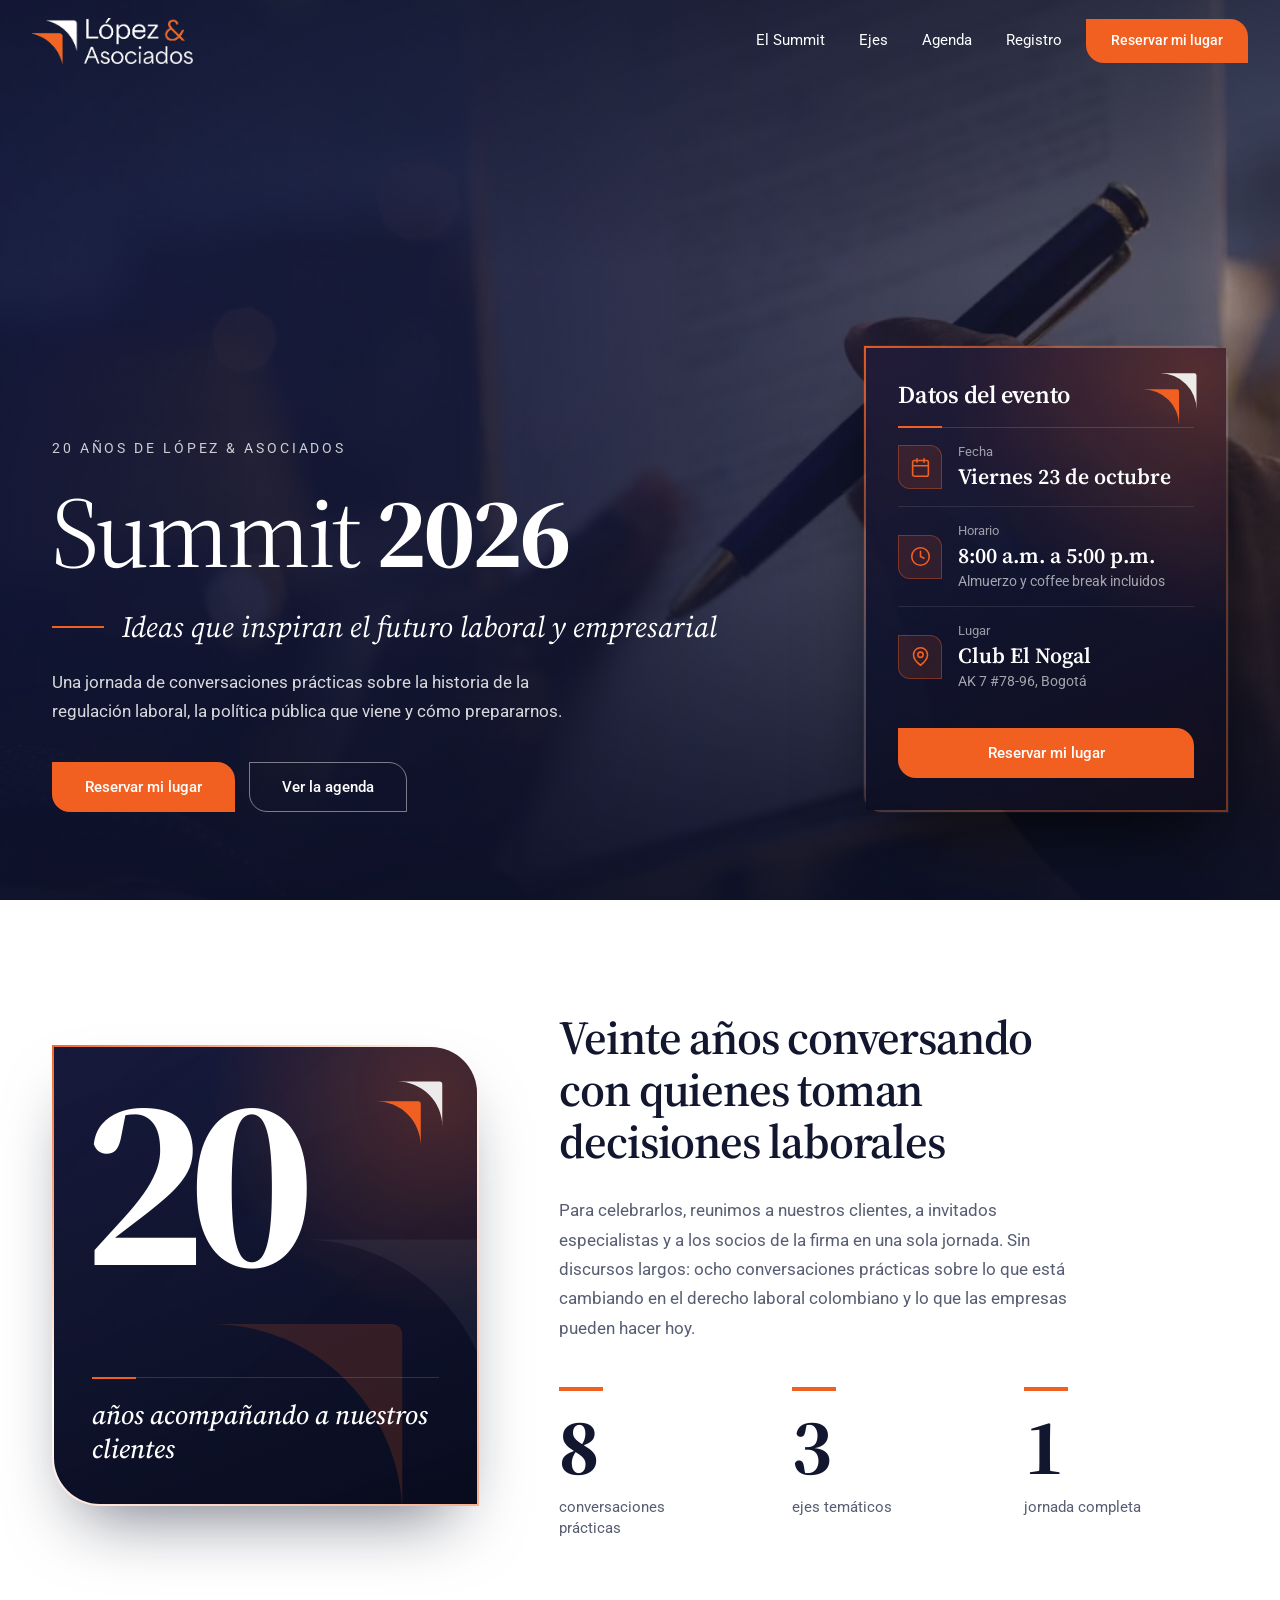
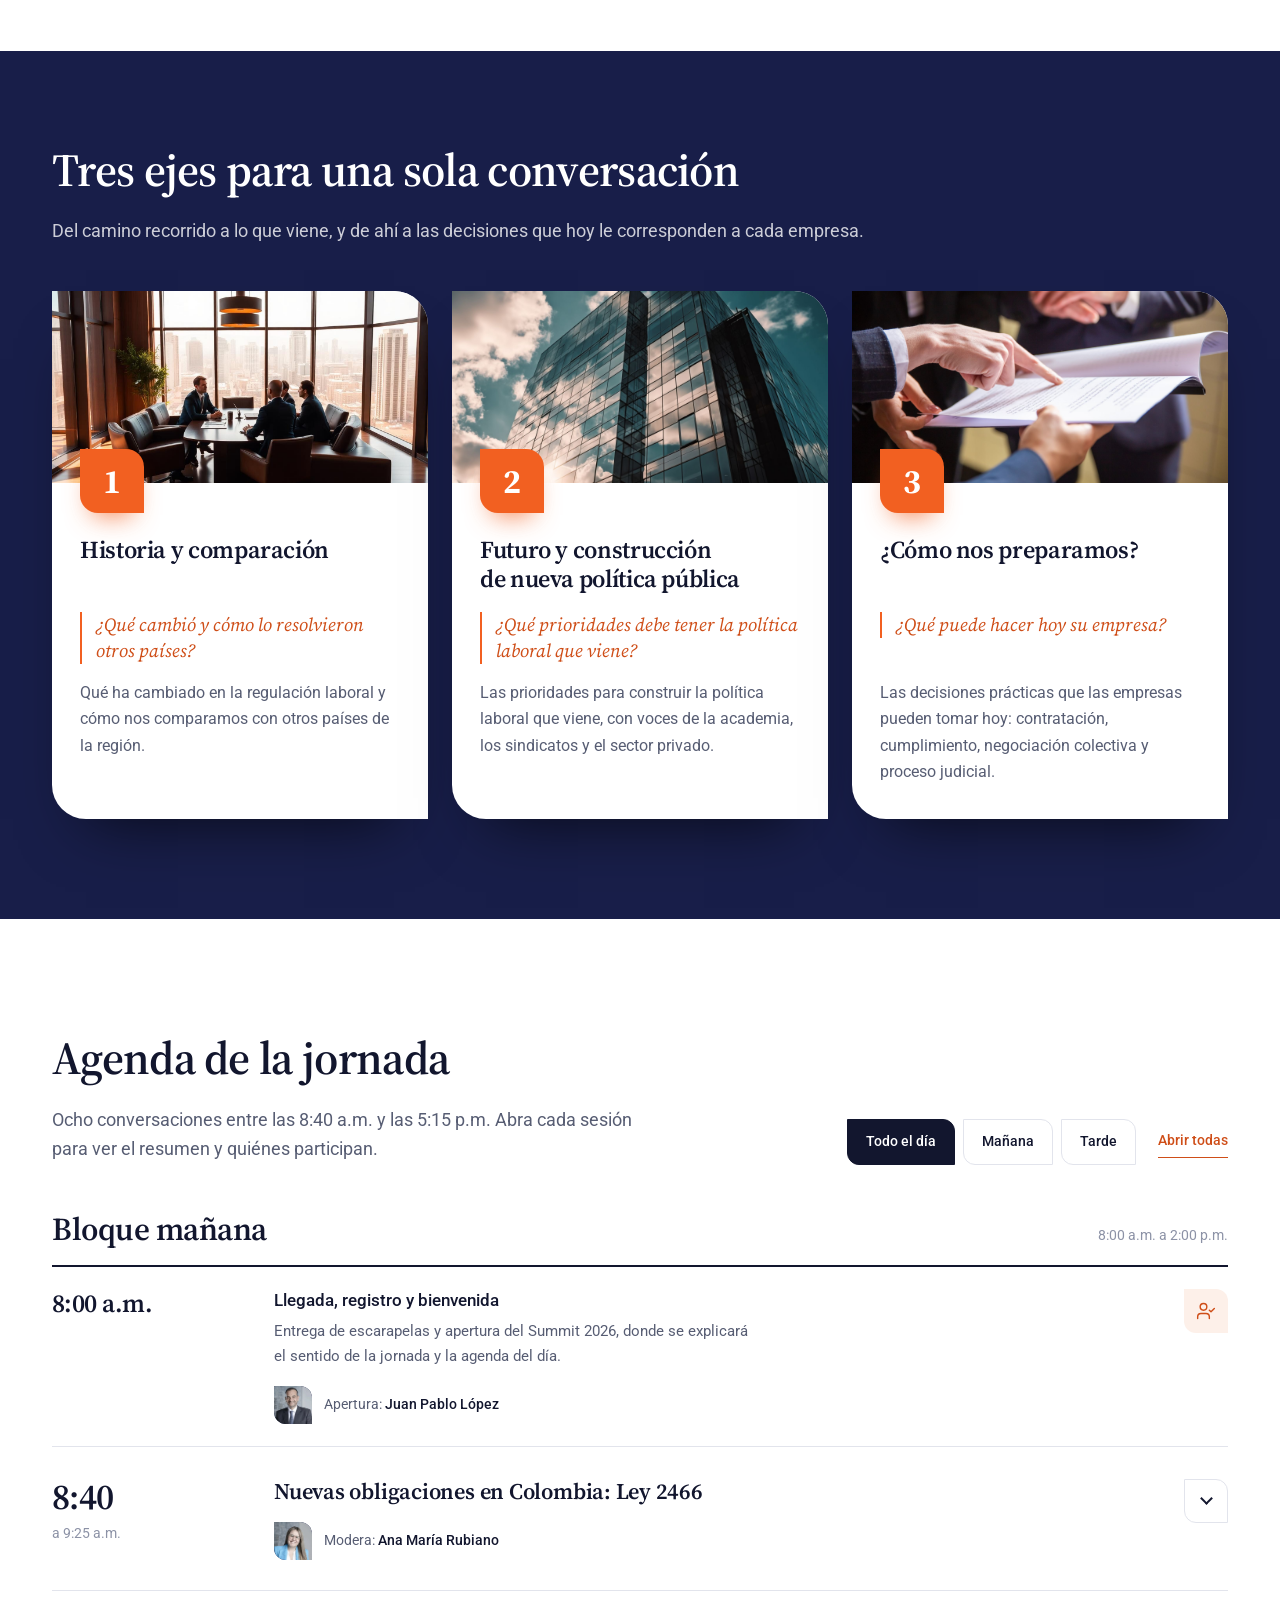
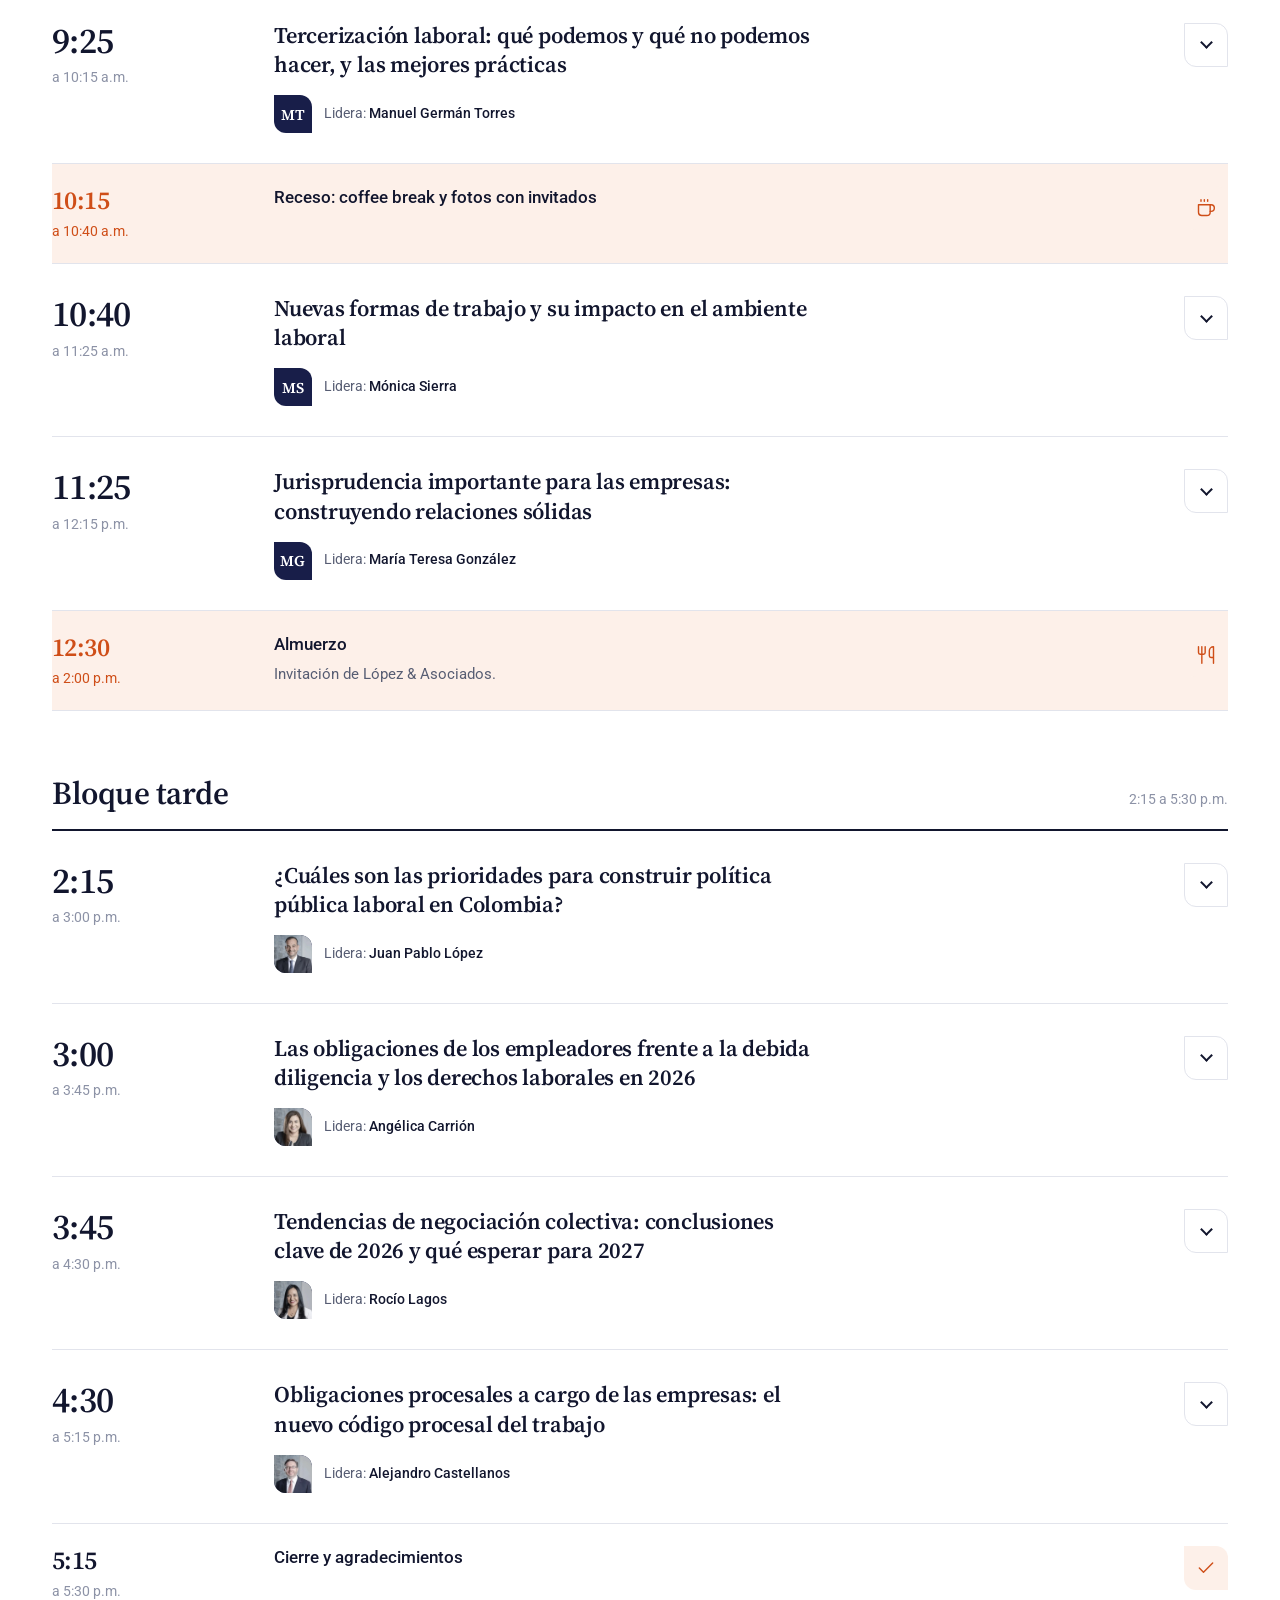
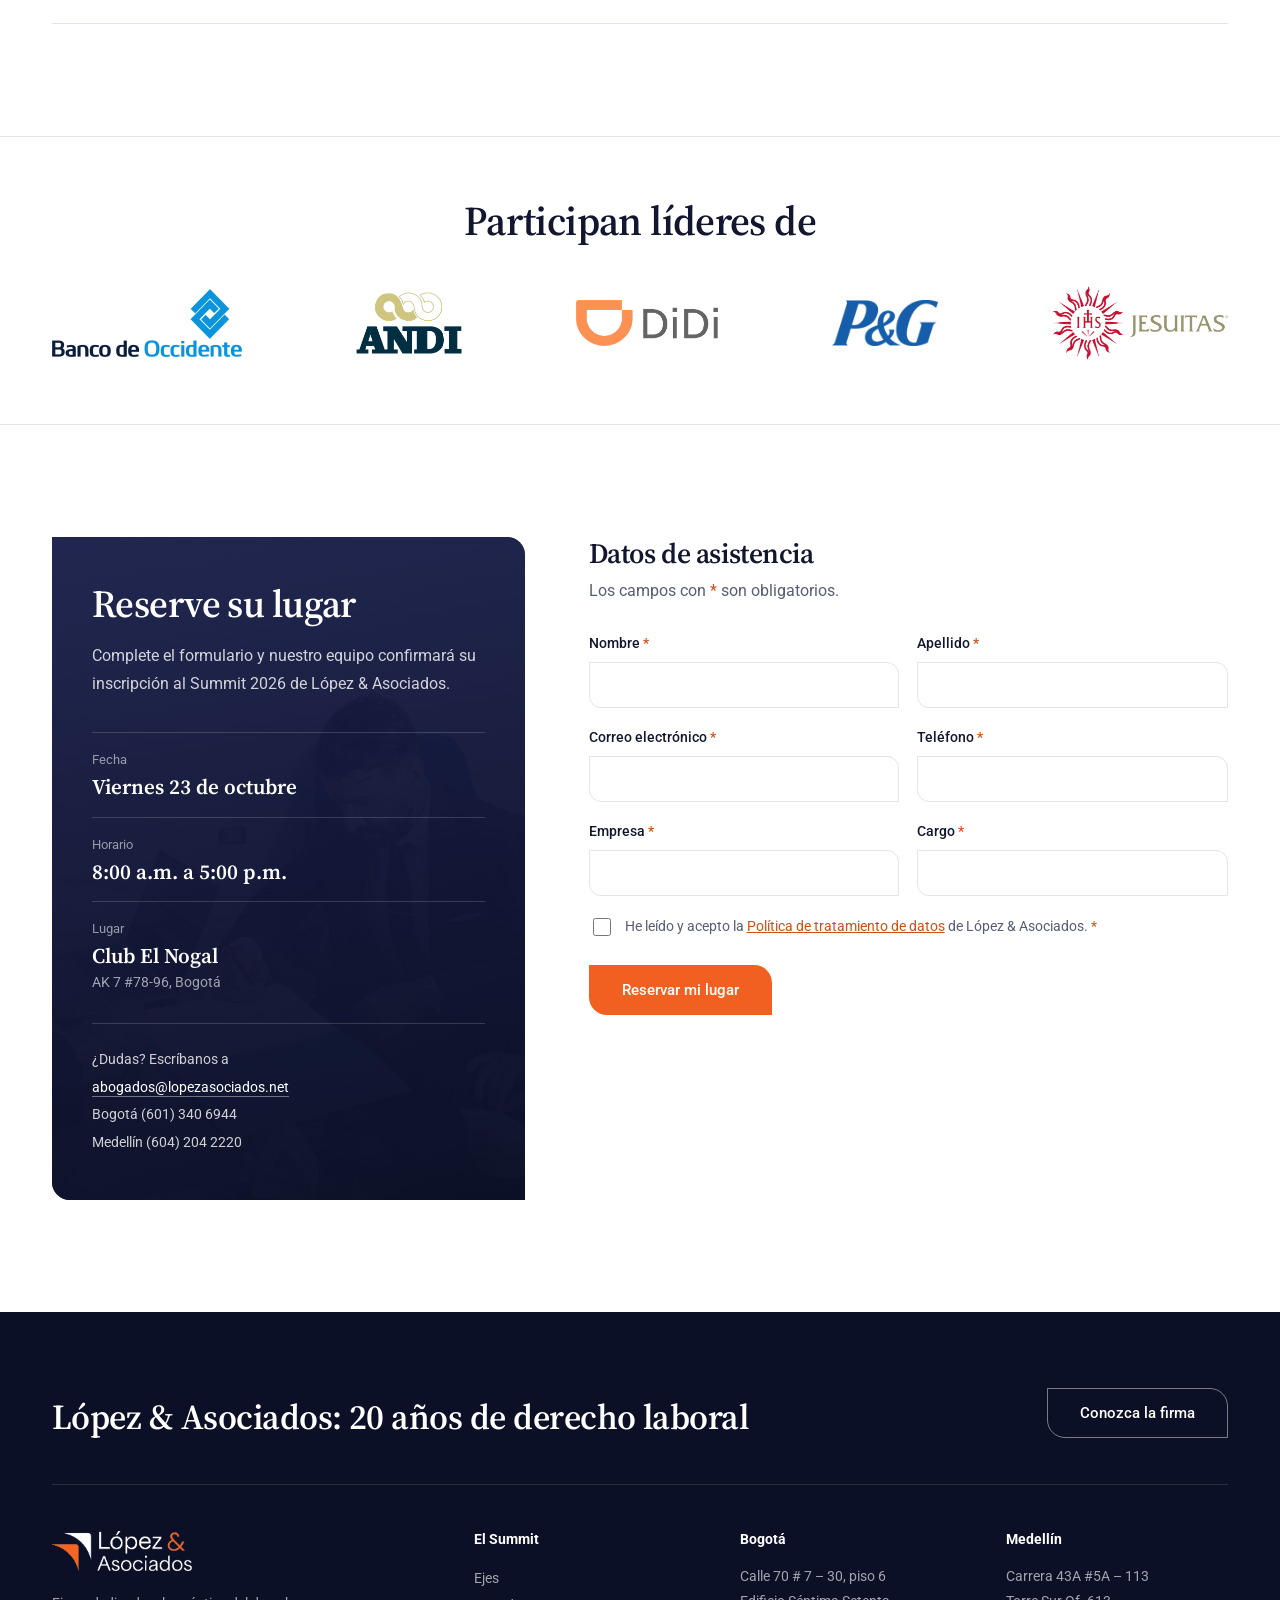
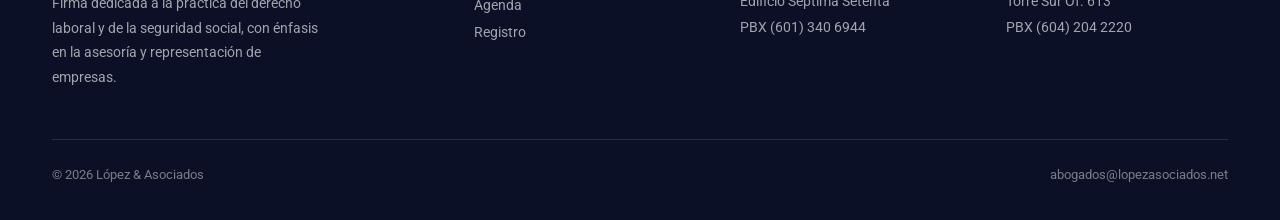
==== index.html @ 434e716d "Summit 2026: fecha, hora, lugar, nombre y subtítulo del evento" ====
<!DOCTYPE html>
<html lang="es" class="no-js">
<head>
<meta charset="UTF-8">
<meta name="viewport" content="width=device-width, initial-scale=1.0">
<title>Summit 2026 | López &amp; Asociados · Ideas que inspiran el futuro laboral y empresarial</title>
<meta name="description" content="Summit 2026 de López &amp; Asociados: ideas que inspiran el futuro laboral y empresarial. Viernes 23 de octubre, de 8:00 a.m. a 5:00 p.m., en el Club El Nogal (Bogotá).">
<meta property="og:type" content="website">
<meta property="og:title" content="Summit 2026 | López &amp; Asociados">
<meta property="og:description" content="Ideas que inspiran el futuro laboral y empresarial. Viernes 23 de octubre · Club El Nogal, Bogotá. Reserve su lugar.">
<meta property="og:image" content="https://upwyse.github.io/Lopez-asociados-landing/assets/img/og-summit.jpg">
<meta name="theme-color" content="#181e49">
<link rel="icon" href="assets/img/favicon.png" type="image/png">
<link rel="apple-touch-icon" href="assets/img/apple-touch-icon.png">
<link rel="stylesheet" href="css/summit.css?v=b2aa6426">
<script type="application/ld+json">{"@context":"https://schema.org","@type":"Event","name":"Summit 2026","description":"Ideas que inspiran el futuro laboral y empresarial.","startDate":"2026-10-23T08:00:00-05:00","endDate":"2026-10-23T17:00:00-05:00","eventAttendanceMode":"https://schema.org/OfflineEventAttendanceMode","eventStatus":"https://schema.org/EventScheduled","location":{"@type":"Place","name":"Club El Nogal","address":{"@type":"PostalAddress","streetAddress":"AK 7 #78-96","addressLocality":"Bogotá","addressCountry":"CO"}},"organizer":{"@type":"Organization","name":"López & Asociados","url":"https://www.lopezasociados.net"},"image":"https://upwyse.github.io/Lopez-asociados-landing/assets/img/og-summit.jpg"}</script>
<script>document.documentElement.classList.remove('no-js');
/* Logos de participantes: prueba otras extensiones y, si no hay archivo, muestra el nombre */
window.logoFallback=function(img){var t=(img.dataset.tried||'svg').split(','),o=['svg','png','jpg','jpeg','webp'],n=o.filter(function(x){return t.indexOf(x)<0})[0];if(n){t.push(n);img.dataset.tried=t.join(',');img.src=img.dataset.base+'.'+n;return}var s=document.createElement('span');s.className='logo-name';s.textContent=img.alt;img.replaceWith(s)};
</script>
</head>
<body>

<header class="site-head" id="head">
  <div class="bar">
    <a href="#top" class="brand" aria-label="López &amp; Asociados, inicio">
      <img class="on-dark" src="assets/img/logo-lockup-white.png" alt="López &amp; Asociados" width="160" height="46">
      <img class="on-light" src="assets/img/logo-lockup.png" alt="" width="160" height="46">
    </a>
    <nav class="nav" id="nav" aria-label="Principal">
      <a href="#summit">El Summit</a>
      <a href="#ejes">Ejes</a>
      <a href="#agenda">Agenda</a>
      <a href="#registro">Registro</a>
    </nav>
    <div class="nav-cta"><a href="#registro" class="btn btn-primary">Reservar mi lugar</a></div>
    <button class="burger" id="burger" aria-label="Abrir menú" aria-expanded="false" aria-controls="nav"><span></span><span></span><span></span></button>
  </div>
</header>

<main id="top">

  <!-- HERO -->
  <section class="hero">
    <video autoplay muted loop playsinline poster="assets/video/hero-personas-poster.jpg" aria-hidden="true" id="herovideo">
      <source src="assets/video/hero-personas.webm" type="video/webm">
      <source src="assets/video/hero-personas.mp4" type="video/mp4">
    </video>
    <div class="wrap">
      <div>
        <p class="tag">20 años de López &amp; Asociados</p>
        <h1><span class="nm">Summit</span> <span class="yr">2026</span></h1>
        <p class="years">Ideas que inspiran el futuro laboral y empresarial</p>
        <p class="lede">Una jornada de conversaciones prácticas sobre la historia de la regulación laboral, la política pública que viene y cómo prepararnos.</p>
        <div class="cta-row">
          <a href="#registro" class="btn btn-primary">Reservar mi lugar</a>
          <a href="#agenda" class="btn btn-ghost">Ver la agenda</a>
        </div>
      </div>

      <aside class="event-card" aria-label="Datos del evento">
        <div class="inner">
          <svg class="ev-iso" viewBox="0 8 225 219" aria-hidden="true" focusable="false"><path class="a" d="M73 13H210Q219 13 219 22V159A146 146 0 0 0 73 13Z"/><path class="b" d="M3 77H140Q149 77 149 86V223A146 146 0 0 0 3 77Z"/></svg>
          <h2>Datos del evento</h2>
          <dl>
            <div class="row row-date"><dt>Fecha</dt><dd id="ev-date">Viernes 23 de octubre</dd></div>
            <div class="row row-time"><dt>Horario</dt><dd>8:00 a.m. a 5:00 p.m.<small>Almuerzo y coffee break incluidos</small></dd></div>
            <div class="row row-place"><dt>Lugar</dt><dd id="ev-venue">Club El Nogal<small>AK 7 #78-96, Bogotá</small></dd></div>
          </dl>
          <a href="#registro" class="btn btn-primary btn-block">Reservar mi lugar</a>
        </div>
      </aside>
    </div>
  </section>

  <!-- EL SUMMIT -->
  <section class="band" id="summit">
    <div class="wrap intro">
      <div class="anniv">
        <svg class="iso" viewBox="0 8 225 219" aria-hidden="true" focusable="false"><path class="iso-a" d="M73 13H210Q219 13 219 22V159A146 146 0 0 0 73 13Z"/><path class="iso-b" d="M3 77H140Q149 77 149 86V223A146 146 0 0 0 3 77Z"/></svg>
        <svg class="iso-mark" viewBox="0 8 225 219" aria-hidden="true" focusable="false"><path class="m-a" d="M73 13H210Q219 13 219 22V159A146 146 0 0 0 73 13Z"/><path class="m-b" d="M3 77H140Q149 77 149 86V223A146 146 0 0 0 3 77Z"/></svg>
        <span class="big" aria-hidden="true">20</span>
        <p><span class="sr-only">20 </span>años acompañando a nuestros clientes</p>
      </div>

      <div class="intro-copy">
        <h2 class="section-title"><span>Veinte años conversando</span> <span>con quienes toman</span> <span>decisiones laborales</span></h2>
        <p class="body">Para celebrarlos, reunimos a nuestros clientes, a invitados especialistas y a los socios de la firma en una sola jornada. Sin discursos largos: ocho conversaciones prácticas sobre lo que está cambiando en el derecho laboral colombiano y lo que las empresas pueden hacer hoy.</p>
        <div class="facts" aria-label="El Summit en cifras">
          <div class="fact"><b>8</b><span>conversaciones prácticas</span></div>
          <div class="fact"><b>3</b><span>ejes temáticos</span></div>
          <div class="fact"><b>1</b><span>jornada completa</span></div>
        </div>
      </div>
    </div>
  </section>

  <!-- EJES -->
  <section class="band dark" id="ejes">
    <div class="wrap">
      <div class="axes-head">
        <h2 class="section-title">Tres ejes para una sola conversación</h2>
        <p class="section-sub">Del camino recorrido a lo que viene, y de ahí a las decisiones que hoy le corresponden a cada empresa.</p>
      </div>

      <div class="axes">
        <article class="axis">
          <figure class="axis-media">
            <img src="assets/img/about-office.jpg" alt="" width="1280" height="864" loading="lazy">
            <span class="axis-n" aria-hidden="true">1</span>
          </figure>
          <h3>Historia y comparación</h3>
          <p class="q">¿Qué cambió y cómo lo resolvieron otros países?</p>
          <p class="d">Qué ha cambiado en la regulación laboral y cómo nos comparamos con otros países de la región.</p>
        </article>

        <article class="axis">
          <figure class="axis-media">
            <img src="assets/img/eje-futuro.jpg" alt="" width="1280" height="732" loading="lazy">
            <span class="axis-n" aria-hidden="true">2</span>
          </figure>
          <h3>Futuro y construcción de nueva política pública</h3>
          <p class="q">¿Qué prioridades debe tener la política laboral que viene?</p>
          <p class="d">Las prioridades para construir la política laboral que viene, con voces de la academia, los sindicatos y el sector privado.</p>
        </article>

        <article class="axis">
          <figure class="axis-media">
            <img src="assets/img/eje-preparacion.jpg" alt="" width="1280" height="853" loading="lazy">
            <span class="axis-n" aria-hidden="true">3</span>
          </figure>
          <h3>¿Cómo nos preparamos?</h3>
          <p class="q">¿Qué puede hacer hoy su empresa?</p>
          <p class="d">Las decisiones prácticas que las empresas pueden tomar hoy: contratación, cumplimiento, negociación colectiva y proceso judicial.</p>
        </article>
      </div>
    </div>
  </section>

  <!-- AGENDA -->
  <section class="band" id="agenda">
    <div class="wrap">
      <div class="agenda-head">
        <div>
          <h2 class="section-title">Agenda de la jornada</h2>
          <p class="section-sub">Ocho conversaciones entre las 8:40 a.m. y las 5:15 p.m. Abra cada sesión para ver el resumen y quiénes participan.</p>
        </div>
        <div class="agenda-tools">
          <div class="chips" role="group" aria-label="Filtrar agenda">
            <button type="button" data-filter="all" aria-pressed="true">Todo el día</button>
            <button type="button" data-filter="am" aria-pressed="false">Mañana</button>
            <button type="button" data-filter="pm" aria-pressed="false">Tarde</button>
          </div>
          <button type="button" class="link-btn" id="toggleall">Abrir todas</button>
        </div>
      </div>

      <section class="block" data-block="am" aria-labelledby="b-am">
        <div class="block-head"><h3 id="b-am">Bloque mañana</h3><span>8:00 a.m. a 2:00 p.m.</span></div>
        
      <div class="slot moment ">
        <div class="slot-row">
          <div class="when"><b>8:00 a.m.</b></div>
          <div class="main"><h4>Llegada, registro y bienvenida</h4><p>Entrega de escarapelas y apertura del Summit 2026, donde se explicará el sentido de la jornada y la agenda del día.</p><span class="lead"><img class="avatar" src="assets/img/team-4-juanpablo.jpg" alt="" width="38" height="38" loading="lazy"><span>Apertura: <b>Juan Pablo López</b></span></span></div>
          <span class="mark" aria-hidden="true"><svg viewBox="0 0 24 24"><path d="M16 21v-2a4 4 0 0 0-4-4H6a4 4 0 0 0-4 4v2"/><circle cx="9" cy="7" r="4"/><path d="m16 11 2 2 4-4"/></svg></span>
        </div>
      </div>
      <article class="slot session" id="s1">
        <h4 class="slot-h">
          <button class="slot-row" type="button" aria-expanded="false" aria-controls="s1-body" id="s1-btn">
            <span class="when"><b>8:40</b><small>a 9:25 a.m.</small></span>
            <span class="main"><span class="s-title">Nuevas obligaciones en Colombia: Ley 2466</span><span class="lead"><img class="avatar" src="assets/img/team-5-anamaria.jpg" alt="" width="38" height="38" loading="lazy"><span>Modera: <b>Ana María Rubiano</b></span></span></span>
            <span class="chev" aria-hidden="true"></span>
          </button>
        </h4>
        <div class="slot-body" id="s1-body" role="region" aria-labelledby="s1-btn">
          <div>
            <div class="detail">
              <p class="sub">Las nuevas reglas de contratación laboral directa, cuidados y mejores prácticas.</p>
              <p class="sum">Diferencias y formas de contratación laboral bajo la Ley 2466 y los riesgos de los contratos a término fijo, indefinido y por obra o labor para 2026-2027, con mejores prácticas por sector (financiero, retail y petróleos). Incluye el régimen de profesores (art. 101), los turnos de trabajo y las jornadas laborales.</p>
              <div class="people"><h5>Panelistas</h5><ul><li><b>Ángela Ceballos</b><span>VP de Recursos Humanos, Banco de Occidente</span></li><li><b>Margarita Murra</b></li><li><b>Andrés Monsalve</b><span>Congregación Jesuitas</span></li></ul></div>
            </div>
          </div>
        </div>
      </article>
      <article class="slot session" id="s2">
        <h4 class="slot-h">
          <button class="slot-row" type="button" aria-expanded="false" aria-controls="s2-body" id="s2-btn">
            <span class="when"><b>9:25</b><small>a 10:15 a.m.</small></span>
            <span class="main"><span class="s-title">Tercerización laboral: qué podemos y qué no podemos hacer, y las mejores prácticas</span><span class="lead"><span class="mono" aria-hidden="true">MT</span><span>Lidera: <b>Manuel Germán Torres</b></span></span></span>
            <span class="chev" aria-hidden="true"></span>
          </button>
        </h4>
        <div class="slot-body" id="s2-body" role="region" aria-labelledby="s2-btn">
          <div>
            <div class="detail">
              
              <p class="sum">Marco legal de la tercerización en Colombia: diferencias entre intermediación y tercerización, y qué constituye actividad permanente. Estadísticas de contratación a través de terceros, visitas y competencias del Ministerio de Trabajo, outsourcing y BPO, y cómo contribuir a más empleo formal. Con perspectiva comparada de Chile y Argentina.</p>
              <div class="people"><h5>Panelistas</h5><ul><li><b>Edgar Rengifo</b><span>Suppla</span></li><li><b>Bárbara Zlater</b><span>Perspectiva de tercerización en Chile</span></li><li><b>Laura Castro</b><span>Frontera</span></li></ul></div>
            </div>
          </div>
        </div>
      </article>
      <div class="slot moment break">
        <div class="slot-row">
          <div class="when"><b>10:15</b><small>a 10:40 a.m.</small></div>
          <div class="main"><h4>Receso: coffee break y fotos con invitados</h4></div>
          <span class="mark" aria-hidden="true"><svg viewBox="0 0 24 24"><path d="M17 8h1a4 4 0 1 1 0 8h-1"/><path d="M3 8h14v9a4 4 0 0 1-4 4H7a4 4 0 0 1-4-4Z"/><path d="M6 2v2M10 2v2M14 2v2"/></svg></span>
        </div>
      </div>
      <article class="slot session" id="s3">
        <h4 class="slot-h">
          <button class="slot-row" type="button" aria-expanded="false" aria-controls="s3-body" id="s3-btn">
            <span class="when"><b>10:40</b><small>a 11:25 a.m.</small></span>
            <span class="main"><span class="s-title">Nuevas formas de trabajo y su impacto en el ambiente laboral</span><span class="lead"><span class="mono" aria-hidden="true">MS</span><span>Lidera: <b>Mónica Sierra</b></span></span></span>
            <span class="chev" aria-hidden="true"></span>
          </button>
        </h4>
        <div class="slot-body" id="s3-body" role="region" aria-labelledby="s3-btn">
          <div>
            <div class="detail">
              
              <p class="sum">Marco legal de las opciones de trabajo a distancia, como el teletrabajo, y una explicación general de trabajo en casa, trabajo remoto y nómadas digitales. Análisis del impacto en el ambiente laboral, con los aspectos positivos y negativos de su implementación.</p>
              <div class="people"><h5>Panelistas</h5><ul><li><b>Santiago Pinzón</b><span>ANDI</span></li><li><b>Carlos Castellanos</b><span>DiDi</span></li><li><b>Sofía Sierra</b><span>P&amp;G</span></li></ul></div>
            </div>
          </div>
        </div>
      </article>
      <article class="slot session" id="s4">
        <h4 class="slot-h">
          <button class="slot-row" type="button" aria-expanded="false" aria-controls="s4-body" id="s4-btn">
            <span class="when"><b>11:25</b><small>a 12:15 p.m.</small></span>
            <span class="main"><span class="s-title">Jurisprudencia importante para las empresas: construyendo relaciones sólidas</span><span class="lead"><span class="mono" aria-hidden="true">MG</span><span>Lidera: <b>María Teresa González</b></span></span></span>
            <span class="chev" aria-hidden="true"></span>
          </button>
        </h4>
        <div class="slot-body" id="s4-body" role="region" aria-labelledby="s4-btn">
          <div>
            <div class="detail">
              
              <p class="sum">Revisión de la jurisprudencia relevante para los clientes: justas causas de terminación, el nuevo código y otras decisiones clave. Con imágenes y gráficos para facilitar la comprensión y una mirada optimista sobre las buenas prácticas.</p>
              <div class="people"><h5>Panelistas</h5><ul><li><b>María Ximena Philips</b></li><li><b>Ángela Celis</b></li><li class="pending">Un panelista más por anunciar</li></ul></div>
            </div>
          </div>
        </div>
      </article>
      <div class="slot moment break">
        <div class="slot-row">
          <div class="when"><b>12:30</b><small>a 2:00 p.m.</small></div>
          <div class="main"><h4>Almuerzo</h4><p>Invitación de López &amp; Asociados.</p></div>
          <span class="mark" aria-hidden="true"><svg viewBox="0 0 24 24"><path d="M3 2v7c0 1.1.9 2 2 2h4a2 2 0 0 0 2-2V2"/><path d="M7 2v20"/><path d="M21 15V2a5 5 0 0 0-5 5v6c0 1.1.9 2 2 2h3Zm0 0v7"/></svg></span>
        </div>
      </div>
      </section>

      <section class="block" data-block="pm" aria-labelledby="b-pm">
        <div class="block-head"><h3 id="b-pm">Bloque tarde</h3><span>2:15 a 5:30 p.m.</span></div>
        
      <article class="slot session" id="s5">
        <h4 class="slot-h">
          <button class="slot-row" type="button" aria-expanded="false" aria-controls="s5-body" id="s5-btn">
            <span class="when"><b>2:15</b><small>a 3:00 p.m.</small></span>
            <span class="main"><span class="s-title">¿Cuáles son las prioridades para construir política pública laboral en Colombia?</span><span class="lead"><img class="avatar" src="assets/img/team-4-juanpablo.jpg" alt="" width="38" height="38" loading="lazy"><span>Lidera: <b>Juan Pablo López</b></span></span></span>
            <span class="chev" aria-hidden="true"></span>
          </button>
        </h4>
        <div class="slot-body" id="s5-body" role="region" aria-labelledby="s5-btn">
          <div>
            <div class="detail">
              
              <p class="sum">Conversación sobre las prioridades y los desafíos para construir la política pública laboral del país, con expertos desde distintas perspectivas: la academia, el sector sindical y el sector privado.</p>
              <div class="people"><h5>Panelistas</h5><ul><li class="pending">Panelistas por anunciar</li></ul></div>
            </div>
          </div>
        </div>
      </article>
      <article class="slot session" id="s6">
        <h4 class="slot-h">
          <button class="slot-row" type="button" aria-expanded="false" aria-controls="s6-body" id="s6-btn">
            <span class="when"><b>3:00</b><small>a 3:45 p.m.</small></span>
            <span class="main"><span class="s-title">Las obligaciones de los empleadores frente a la debida diligencia y los derechos laborales en 2026</span><span class="lead"><img class="avatar" src="assets/img/team-1-angelica.jpg" alt="" width="38" height="38" loading="lazy"><span>Lidera: <b>Angélica Carrión</b></span></span></span>
            <span class="chev" aria-hidden="true"></span>
          </button>
        </h4>
        <div class="slot-body" id="s6-body" role="region" aria-labelledby="s6-btn">
          <div>
            <div class="detail">
              
              <p class="sum">Obligaciones empresariales en debida diligencia y derechos humanos, marcos normativos aplicables y mejores prácticas de cumplimiento. Capítulo especial sobre acoso laboral y acoso sexual: política de cero tolerancia, qué debe contener la documentación interna, debida diligencia frente a trabajadores en posiciones de poder y cómo crear ambientes de conversación abierta, con reglas claras sobre conflictos de interés e información confidencial.</p>
              <div class="people"><h5>Panelistas</h5><ul><li><b>Miguel Ceballos</b></li><li><b>Fernando Castillo</b></li><li><b>Lilian Hidalgo</b></li></ul></div>
            </div>
          </div>
        </div>
      </article>
      <article class="slot session" id="s7">
        <h4 class="slot-h">
          <button class="slot-row" type="button" aria-expanded="false" aria-controls="s7-body" id="s7-btn">
            <span class="when"><b>3:45</b><small>a 4:30 p.m.</small></span>
            <span class="main"><span class="s-title">Tendencias de negociación colectiva: conclusiones clave de 2026 y qué esperar para 2027</span><span class="lead"><img class="avatar" src="assets/img/team-3-rocio.jpg" alt="" width="38" height="38" loading="lazy"><span>Lidera: <b>Rocío Lagos</b></span></span></span>
            <span class="chev" aria-hidden="true"></span>
          </button>
        </h4>
        <div class="slot-body" id="s7-body" role="region" aria-labelledby="s7-btn">
          <div>
            <div class="detail">
              
              <p class="sum">Balance de la negociación colectiva en 2026, con foco en la negociación multinivel y los acuerdos marco sectoriales: qué pasó con los pliegos presentados, cómo se desarrollaron los procesos y qué aprendimos. Perspectivas para 2027 y cómo trabajar en escenarios de confianza con las organizaciones sindicales.</p>
              <div class="people"><h5>Panelistas</h5><ul><li><b>Carlos Guarnizo</b></li><li><b>Carlos Cante</b></li><li><b>Catalina Peraffan</b></li></ul></div>
            </div>
          </div>
        </div>
      </article>
      <article class="slot session" id="s8">
        <h4 class="slot-h">
          <button class="slot-row" type="button" aria-expanded="false" aria-controls="s8-body" id="s8-btn">
            <span class="when"><b>4:30</b><small>a 5:15 p.m.</small></span>
            <span class="main"><span class="s-title">Obligaciones procesales a cargo de las empresas: el nuevo código procesal del trabajo</span><span class="lead"><img class="avatar" src="assets/img/team-2-alejandro.jpg" alt="" width="38" height="38" loading="lazy"><span>Lidera: <b>Alejandro Castellanos</b></span></span></span>
            <span class="chev" aria-hidden="true"></span>
          </button>
        </h4>
        <div class="slot-body" id="s8-body" role="region" aria-labelledby="s8-btn">
          <div>
            <div class="detail">
              
              <p class="sum">Cambios en materia procesal laboral y medidas que las compañías deben tomar para prepararse antes de un proceso judicial. Un enfoque práctico y sencillo sobre dónde están los cambios y qué acciones implementar.</p>
              <div class="people"><h5>Panelistas</h5><ul><li><b>Javier Alfonso</b><span>Cenit</span></li><li class="pending">Panelistas por anunciar</li></ul></div>
            </div>
          </div>
        </div>
      </article>
      <div class="slot moment ">
        <div class="slot-row">
          <div class="when"><b>5:15</b><small>a 5:30 p.m.</small></div>
          <div class="main"><h4>Cierre y agradecimientos</h4></div>
          <span class="mark" aria-hidden="true"><svg viewBox="0 0 24 24"><path d="M20 6 9 17l-5-5"/></svg></span>
        </div>
      </div>
      </section>
    </div>
  </section>

  <!-- QUIÉNES PARTICIPAN -->
  <section class="voices" aria-labelledby="voices-t">
    <div class="wrap">
      <p id="voices-t">Participan líderes de</p>
      <ul>
        <li><img src="assets/logos/banco-de-occidente.png" data-base="assets/logos/banco-de-occidente" data-tried="png" alt="Banco de Occidente" style="--h:4.25rem" loading="lazy" onerror="logoFallback(this)"></li><li><img src="assets/logos/andi.png" data-base="assets/logos/andi" data-tried="png" alt="ANDI" style="--h:3.875rem" loading="lazy" onerror="logoFallback(this)"></li><li><img src="assets/logos/didi.png" data-base="assets/logos/didi" data-tried="png" alt="DiDi" style="--h:2.875rem" loading="lazy" onerror="logoFallback(this)"></li><li><img src="assets/logos/pg.png" data-base="assets/logos/pg" data-tried="png" alt="P&amp;G" style="--h:2.875rem" loading="lazy" onerror="logoFallback(this)"></li><li><img src="assets/logos/jesuitas.png" data-base="assets/logos/jesuitas" data-tried="png" alt="Congregación Jesuitas" style="--h:4.625rem" loading="lazy" onerror="logoFallback(this)"></li>
      </ul>
    </div>
  </section>

  <!-- REGISTRO -->
  <section class="band" id="registro">
    <div class="wrap register">
      <div class="reg-side">
        <h2>Reserve su lugar</h2>
        <p>Complete el formulario y nuestro equipo confirmará su inscripción al Summit 2026 de López &amp; Asociados.</p>
        <dl>
          <div class="row"><dt>Fecha</dt><dd id="ev-date-2">Viernes 23 de octubre</dd></div>
          <div class="row"><dt>Horario</dt><dd>8:00 a.m. a 5:00 p.m.</dd></div>
          <div class="row"><dt>Lugar</dt><dd id="ev-venue-2">Club El Nogal<small>AK 7 #78-96, Bogotá</small></dd></div>
        </dl>
        <div class="contact">
          ¿Dudas? Escríbanos a<br>
          <a href="mailto:abogados@lopezasociados.net">abogados@lopezasociados.net</a><br>
          Bogotá (601) 340 6944<br>Medellín (604) 204 2220
        </div>
      </div>

      <div>
        <div class="form-head">
          <h3>Datos de asistencia</h3>
          <p>Los campos con <span style="color:var(--orange-700)">*</span> son obligatorios.</p>
        </div>
        <form id="form" autocomplete="on">
          <div class="grid">
            <div class="field"><label for="f-n">Nombre <i>*</i></label><input id="f-n" name="nombre" type="text" autocomplete="given-name" required></div>
            <div class="field"><label for="f-a">Apellido <i>*</i></label><input id="f-a" name="apellido" type="text" autocomplete="family-name" required></div>
            <div class="field"><label for="f-e">Correo electrónico <i>*</i></label><input id="f-e" name="email" type="email" autocomplete="email" required></div>
            <div class="field"><label for="f-t">Teléfono <i>*</i></label><input id="f-t" name="telefono" type="tel" autocomplete="tel" required></div>
            <div class="field"><label for="f-c">Empresa <i>*</i></label><input id="f-c" name="empresa" type="text" autocomplete="organization" required></div>
            <div class="field"><label for="f-r">Cargo <i>*</i></label><input id="f-r" name="cargo" type="text" autocomplete="organization-title" required></div>
          </div>
          <div class="consent">
            <input type="checkbox" id="f-p" name="acepta_datos" required>
            <label for="f-p">He leído y acepto la <a href="https://www.lopezasociados.net" target="_blank" rel="noopener" id="privacy-link">Política de tratamiento de datos</a> de López &amp; Asociados. <i style="font-style:normal;color:var(--orange-700)">*</i></label>
          </div>
          <button type="submit" class="btn btn-primary">Reservar mi lugar</button>
          <div class="notice" id="notice" role="status" aria-live="polite"></div>
        </form>
      </div>
    </div>
  </section>

</main>

<footer class="site-foot">
  <div class="wrap">
    <div class="foot-top">
      <h2>López &amp; Asociados: 20 años de derecho laboral</h2>
      <a href="https://www.lopezasociados.net" class="btn btn-ghost" target="_blank" rel="noopener">Conozca la firma</a>
    </div>
    <div class="foot-grid">
      <div>
        <img src="assets/img/logo-lockup-white.png" alt="López &amp; Asociados" width="140" height="40" loading="lazy">
        <p>Firma dedicada a la práctica del derecho laboral y de la seguridad social, con énfasis en la asesoría y representación de empresas.</p>
      </div>
      <div>
        <h4>El Summit</h4>
        <ul>
          <li><a href="#ejes">Ejes</a></li>
          <li><a href="#agenda">Agenda</a></li>
          <li><a href="#registro">Registro</a></li>
        </ul>
      </div>
      <div>
        <h4>Bogotá</h4>
        <address>Calle 70 # 7 – 30, piso 6<br>Edificio Séptima Setenta<br>PBX (601) 340 6944</address>
      </div>
      <div>
        <h4>Medellín</h4>
        <address>Carrera 43A #5A – 113<br>Torre Sur Of. 613<br>PBX (604) 204 2220</address>
      </div>
    </div>
    <div class="foot-base">
      <span>© 2026 López &amp; Asociados</span>
      <span>abogados@lopezasociados.net</span>
    </div>
  </div>
</footer>

<script src="js/config.js?v=1"></script>
<script src="js/summit.js?v=f31e7e5a"></script>
</body>
</html>
---- css/summit.css ----
/* =========================================================
   SUMMIT LÓPEZ & ASOCIADOS — 20 años
   Hereda el sistema de diseño del sitio nuevo (la.css):
   azul de marca, naranja de acento, Source Serif 4 + Roboto
   y la "curva del isotipo" como forma de botones y contenedores.
   ========================================================= */

@import url('https://fonts.googleapis.com/css2?family=Source+Serif+4:ital,opsz,wght@0,8..60,400;0,8..60,500;0,8..60,600;0,8..60,700;1,8..60,400;1,8..60,500&family=Roboto:wght@300;400;500;700&display=swap');

:root{
  --navy-950:#0c1026;
  --navy-900:#111633;
  --navy:#181e49;
  --navy-700:#2a3268;
  --orange:#f26021;
  --orange-700:#cf4e18;
  --orange-050:#fdf0e9;

  --ink:#12162e;
  --slate:#575d73;
  --slate-400:#8c92a6;
  --line:#e2e4ec;
  --paper:#f1f3f7;
  --white:#fff;

  --serif:'Source Serif 4', Georgia, 'Times New Roman', serif;
  --sans:'Roboto', 'Helvetica Neue', Arial, sans-serif;

  --wrap:77.5rem;
  --ease:cubic-bezier(.22,.61,.36,1);

  --iso-curve:0 1.125rem 0 1.125rem;
  --iso-curve-sm:0 0.75rem 0 0.75rem;
}

*,*::before,*::after{box-sizing:border-box;}
html{scroll-behavior:smooth; font-size:16px; scroll-padding-top:5.25rem;}
/* Pantallas grandes (2K, 4K, 5K): toda la interfaz escala desde 1920 px, sin perder la composición */
/* (se limita por la altura para que las pantallas ultra anchas no agranden de más; nunca baja de 16 px) */
@media (min-width:1920px){ html{font-size:max(16px, calc(min(100vw, 177.78vh) / 120));} }

body{
  margin:0; background:var(--white); color:var(--slate);
  font-family:var(--sans); font-weight:400; line-height:1.7;
  -webkit-font-smoothing:antialiased; overflow-x:hidden;
}
img{max-width:100%; display:block;}
a{color:inherit; text-decoration:none;}
ul,ol{margin:0; padding:0; list-style:none;}
p,dl,dd{margin:0;}
h1,h2,h3,h4{
  font-family:var(--serif); color:var(--ink); margin:0;
  font-weight:600; line-height:1.18; letter-spacing:-.015em;
}
button{font:inherit; color:inherit;}
:focus-visible{outline:2px solid var(--orange); outline-offset:0.1875rem;}
.sr-only{
  position:absolute; width:1px; height:1px; overflow:hidden;
  clip:rect(0 0 0 0); white-space:nowrap;
}

@media (prefers-reduced-motion: reduce){
  html{scroll-behavior:auto;}
  *,*::before,*::after{animation-duration:.01ms !important; animation-delay:0s !important; transition-duration:.01ms !important;}
}

.wrap{width:100%; max-width:var(--wrap); margin:0 auto; padding:0 2rem;}
@media (min-width:1600px){ .wrap{max-width:85rem;} }
@media (max-width:640px){ .wrap{padding:0 1.25rem;} }

/* ---------- Botones ---------- */
.btn{
  display:inline-flex; align-items:center; justify-content:center; gap:0.625rem;
  font-family:var(--sans); font-size:0.9375rem; font-weight:500; line-height:1.2;
  padding:0.9375rem 2rem; border:0.09375rem solid transparent; cursor:pointer;
  border-radius:var(--iso-curve);
  transition:background-color .28s var(--ease), color .28s var(--ease),
             border-color .28s var(--ease), transform .28s var(--ease);
}
.btn:hover{transform:translateY(-0.125rem);}
.btn-primary{background:var(--orange); color:#fff;}
.btn-primary:hover{background:var(--orange-700);}
.btn-ghost{background:transparent; color:#fff; border-color:rgba(255,255,255,.45);}
.btn-ghost:hover{background:#fff; color:var(--ink); border-color:#fff;}
.btn-block{width:100%;}

/* ---------- Cabecera ---------- */
.site-head{
  position:fixed; top:0; left:0; right:0; z-index:200;
  border-bottom:1px solid transparent;
  transition:background-color .35s var(--ease), box-shadow .35s var(--ease), border-color .35s var(--ease);
}
/* Al bajar por el hero: franja azul oscura, con logo y enlaces blancos */
.site-head.navy{
  background:rgba(12,16,38,.96);
  border-bottom-color:rgba(255,255,255,.08);
  box-shadow:0 0.625rem 1.875rem -1.125rem rgba(0,0,0,.8);
}
.site-head .bar{
  display:flex; align-items:center; justify-content:space-between; gap:1.5rem;
  max-width:85rem; margin:0 auto; padding:1.125rem 2rem;
}
.site-head .brand{position:relative; z-index:210;}
.site-head .brand img{height:2.875rem; width:auto; transition:height .3s var(--ease);}
.site-head .brand .on-dark{display:block;}
.site-head .brand .on-light{display:none;}
.nav{display:flex; align-items:center; gap:2.125rem; margin-left:auto;}
.nav a{font-size:0.9375rem; color:#fff; position:relative; padding:0.25rem 0; transition:color .25s;}
.nav a::after{
  content:""; position:absolute; left:0; bottom:-0.125rem; height:0.09375rem; width:0;
  background:var(--orange); transition:width .3s var(--ease);
}
.nav a:hover::after{width:100%;}
.nav-cta .btn{padding:0.75rem 1.5rem; font-size:0.9062rem;}

.site-head.solid{
  background:rgba(255,255,255,.98);
  border-bottom-color:var(--line); box-shadow:0 0.375rem 1.5rem -1.25rem rgba(18,22,46,.6);
}
.site-head.solid .brand .on-dark{display:none;}
.site-head.solid .brand .on-light{display:block;}
.site-head.navy .brand img,
.site-head.solid .brand img{height:2.625rem;}
.site-head.solid .nav a{color:var(--ink);}

.burger{display:none; background:none; border:0; padding:0.5rem; cursor:pointer;}
.burger span{display:block; width:1.625rem; height:0.125rem; background:#fff; margin:0.3125rem 0; transition:.25s;}
.site-head.solid .burger span{background:var(--ink);}

/* Menú móvil abierto: logo blanco y ícono blanco sobre el fondo azul */
.site-head.menu-open .brand .on-dark{display:block;}
.site-head.menu-open .brand .on-light{display:none;}
.site-head.menu-open .burger span{background:#fff;}
.site-head.menu-open .burger span:nth-child(1){transform:translateY(0.4375rem) rotate(45deg);}
.site-head.menu-open .burger span:nth-child(2){opacity:0;}
.site-head.menu-open .burger span:nth-child(3){transform:translateY(-0.4375rem) rotate(-45deg);}

@media (max-width:1000px){
  .nav{
    position:fixed; inset:0; background:var(--navy-950);
    flex-direction:column; justify-content:center; gap:0.625rem; margin:0;
    transform:translateY(-100%); visibility:hidden;
    transition:transform .4s var(--ease), visibility 0s .4s;
  }
  .nav.open{transform:translateY(0); visibility:visible; transition:transform .4s var(--ease);}
  .nav a{font-size:1.75rem; font-family:var(--serif); color:#fff !important;}
  .burger{display:block; position:relative; z-index:210; margin-left:auto;}
  .nav-cta{display:none;}
}

/* =========================================================
   HERO
   ========================================================= */
.hero{
  position:relative; min-height:100svh; display:flex; align-items:flex-end;
  overflow:hidden; background:var(--navy-950); isolation:isolate;
}
.hero video{
  position:absolute; inset:0; width:100%; height:100%; object-fit:cover; z-index:-3;
}
.hero::after{
  content:""; position:absolute; inset:0; z-index:-2;
  background:
    linear-gradient(180deg, rgba(12,16,38,.62) 0%, rgba(12,16,38,.22) 30%, rgba(12,16,38,.30) 62%, rgba(12,16,38,.88) 100%),
    linear-gradient(96deg, rgba(20,26,66,.90) 0%, rgba(20,26,66,.72) 42%, rgba(20,26,66,.16) 100%);
}

.hero .wrap{
  position:relative; padding-top:10rem; padding-bottom:5.5rem;
  display:grid; grid-template-columns:minmax(0,1.35fr) minmax(0,.65fr);
  gap:3.5rem; align-items:end;
}
.tag{
  display:inline-block; margin-bottom:1.375rem;
  font-size:0.9062rem; letter-spacing:.2em; text-transform:uppercase; color:rgba(255,255,255,.78);
}

.hero h1{
  color:#fff; letter-spacing:-.03em; line-height:1;
  font-size:clamp(3rem, 7.8vw, 7.75rem);
}
.hero h1 .nm{font-weight:400;}
.hero h1 .yr{font-weight:700;}
.hero .years{
  display:flex; align-items:center; gap:1.125rem; margin-top:1.625rem;
  font-family:var(--serif); font-style:italic; font-weight:400;
  font-size:clamp(1.3125rem, 2.3vw, 2rem); line-height:1.25; color:#fff;
}
.hero .years::before{content:""; width:3.25rem; height:0.125rem; background:var(--orange); flex-shrink:0;}
.hero .lede{
  color:rgba(255,255,255,.84); font-size:clamp(1rem,1.3vw,1.1562rem);
  max-width:54ch; margin-top:1.375rem; line-height:1.75;
}
.hero .cta-row{display:flex; gap:0.875rem; margin-top:2.25rem; flex-wrap:wrap;}

/* Tarjeta de datos del evento (mismo lenguaje que la tarjeta de cifras del sitio) */
.event-card{
  border-radius:var(--iso-curve); padding:0.125rem;
  background:linear-gradient(140deg, rgba(242,96,33,.92), rgba(255,255,255,.12) 42%, rgba(242,96,33,.45));
  box-shadow:0 2.125rem 4.375rem -1.75rem rgba(0,0,0,.9), 0 0 0 1px rgba(255,255,255,.05);
  animation:float 7s ease-in-out infinite;
}
.event-card .inner{
  border-radius:calc(var(--iso-curve) - 1px);
  background:
    radial-gradient(circle at 92% 6%, rgba(242,96,33,.28) 0%, rgba(242,96,33,0) 46%),
    linear-gradient(160deg, rgba(18,23,58,.93), rgba(9,12,30,.95));
  backdrop-filter:blur(1.125rem);
  padding:2rem 2rem 2rem; position:relative; overflow:hidden;
}
.event-card .ev-iso{position:absolute; top:1.5rem; right:1.75rem; width:3.5rem; height:auto; pointer-events:none;}
.event-card .ev-iso .a{fill:#fff; opacity:.9;}
.event-card .ev-iso .b{fill:var(--orange);}
.event-card h2{
  position:relative; font-family:var(--serif); font-weight:600; color:#fff;
  font-size:clamp(1.375rem,1.9vw,1.625rem); letter-spacing:-.01em; line-height:1.2;
  padding-bottom:1.125rem; border-bottom:1px solid rgba(255,255,255,.14);
}
.event-card h2::after{content:""; position:absolute; left:0; bottom:-1px; width:2.75rem; height:0.125rem; background:var(--orange);}
.event-card dl{position:relative; margin-bottom:0.375rem;}
.event-card .row{
  display:grid; grid-template-columns:2.75rem minmax(0,1fr); column-gap:1rem; align-items:center;
  padding:1rem 0; border-bottom:1px solid rgba(255,255,255,.1);
}
.event-card .row:last-of-type{border-bottom:0;}
.event-card .row::before{
  content:""; grid-column:1; grid-row:1 / span 2; width:2.75rem; height:2.75rem;
  border-radius:var(--iso-curve-sm); border:1px solid rgba(242,96,33,.38);
  background-color:rgba(242,96,33,.13); background-repeat:no-repeat; background-position:center; background-size:1.3125rem;
}
.event-card .row-date::before{background-image:url("data:image/svg+xml,%3Csvg xmlns='http://www.w3.org/2000/svg' viewBox='0 0 24 24' fill='none' stroke='%23f26021' stroke-width='1.8' stroke-linecap='round' stroke-linejoin='round'%3E%3Crect x='3' y='4' width='18' height='18' rx='2'/%3E%3Cpath d='M16 2v4M8 2v4M3 10h18'/%3E%3C/svg%3E");}
.event-card .row-time::before{background-image:url("data:image/svg+xml,%3Csvg xmlns='http://www.w3.org/2000/svg' viewBox='0 0 24 24' fill='none' stroke='%23f26021' stroke-width='1.8' stroke-linecap='round' stroke-linejoin='round'%3E%3Ccircle cx='12' cy='12' r='10'/%3E%3Cpath d='M12 6v6l4 2'/%3E%3C/svg%3E");}
.event-card .row-place::before{background-image:url("data:image/svg+xml,%3Csvg xmlns='http://www.w3.org/2000/svg' viewBox='0 0 24 24' fill='none' stroke='%23f26021' stroke-width='1.8' stroke-linecap='round' stroke-linejoin='round'%3E%3Cpath d='M20 10c0 6-8 12-8 12s-8-6-8-12a8 8 0 0 1 16 0Z'/%3E%3Ccircle cx='12' cy='10' r='3'/%3E%3C/svg%3E");}
.event-card dt{grid-column:2; grid-row:1; align-self:end; font-size:0.8125rem; line-height:1.3; color:rgba(255,255,255,.58);}
.event-card dd{
  grid-column:2; grid-row:2; align-self:start;
  font-family:var(--serif); font-size:clamp(1.25rem,1.7vw,1.4375rem); color:#fff; font-weight:600; line-height:1.25; margin-top:0.125rem;
}
.event-card dd small{display:block; font-family:var(--sans); font-weight:400; font-size:0.8438rem; color:rgba(255,255,255,.62); margin-top:0.25rem;}
.tbd{font-style:italic; font-weight:400 !important; color:rgba(255,255,255,.62) !important;}
.event-card .btn{position:relative; margin-top:1rem;}
@keyframes float{0%,100%{transform:translateY(0);} 50%{transform:translateY(-0.5rem);}}

/* Entrada del hero: un solo momento orquestado */
.hero .tag,.hero h1,.hero .years,.hero .lede,.hero .cta-row,.event-card{
  opacity:0; transform:translateY(1.5rem); animation:rise .95s var(--ease) forwards;
}
.hero h1{animation-delay:.08s;}
.hero .years{animation-delay:.2s;}
.hero .lede{animation-delay:.3s;}
.hero .cta-row{animation-delay:.4s;}
.event-card{animation:rise .95s .5s var(--ease) forwards, float 7s 1.5s ease-in-out infinite;}
@keyframes rise{to{opacity:1; transform:translateY(0);}}

@media (max-width:1000px){
  .hero{min-height:auto;}
  .hero .wrap{grid-template-columns:1fr; gap:2.75rem; padding-top:8.125rem; padding-bottom:3.5rem;}
  .event-card{animation:rise .95s .5s var(--ease) forwards;}
}
@media (max-width:520px){
  .hero .cta-row .btn{width:100%;}
  .hero .years::before{width:2rem;}
}

/* =========================================================
   SECCIONES
   ========================================================= */
.band{padding:7rem 0;}
.band.dark{background:var(--navy); color:rgba(255,255,255,.78);}
.band.dark h2,.band.dark h3{color:#fff;}
.band.tint{background:var(--paper);}
@media (max-width:760px){ .band{padding:4.5rem 0;} }

.section-title{font-size:clamp(1.75rem,3.6vw,3rem); max-width:22ch; text-wrap:balance;}
.section-sub{margin-top:1.25rem; font-size:1.0938rem; max-width:60ch;}

/* ---------- El Summit (introducción) ---------- */
.intro{display:grid; grid-template-columns:minmax(0,.78fr) minmax(0,1.22fr); gap:5rem; align-items:center;}

/* Tarjeta del aniversario: mismo lenguaje que la tarjeta de datos del hero
   (vidrio oscuro, borde degradado naranja, brillo y marca del isótipo) */
.anniv{
  position:relative; overflow:hidden; isolation:isolate; color:#fff;
  min-height:clamp(23.75rem,36vw,31.25rem); padding:clamp(1.75rem,3vw,2.5rem);
  display:flex; flex-direction:column; justify-content:space-between;
  border:0.125rem solid transparent; border-radius:0 3rem 0 3rem;
  background:
    radial-gradient(circle at 90% 10%, rgba(242,96,33,.26) 0%, rgba(242,96,33,0) 40%) padding-box,
    linear-gradient(160deg, rgba(18,23,58,.98), rgba(9,12,30,1)) padding-box,
    linear-gradient(140deg, rgba(242,96,33,.95), rgba(255,255,255,.14) 42%, rgba(242,96,33,.5)) border-box;
  box-shadow:0 2.125rem 4.375rem -1.75rem rgba(12,16,38,.6), 0 0 0 1px rgba(255,255,255,.05);
}
/* Isótipo grande, muy tenue, como marca de agua */
.anniv .iso{position:absolute; z-index:-1; right:-6%; bottom:-4%; width:70%; height:auto; pointer-events:none;}
.anniv .iso-a{fill:#fff; opacity:.05;}
.anniv .iso-b{fill:var(--orange); opacity:.17;}
/* Isótipo pequeño y nítido en la esquina */
.anniv .iso-mark{position:absolute; top:clamp(1.5rem,2.6vw,2.125rem); right:clamp(1.5rem,2.6vw,2.125rem); width:clamp(3.5rem,5.4vw,4.5rem); height:auto;}
.anniv .m-a{fill:#fff; opacity:.9;}
.anniv .m-b{fill:var(--orange);}
.anniv .big{
  font-family:var(--serif); font-weight:700; line-height:.78; letter-spacing:-.07em;
  font-size:clamp(10.625rem,19vw,18.75rem); margin-left:-.04em; color:#fff;
}
.anniv p{
  position:relative; max-width:none; padding-top:1.25rem; border-top:1px solid rgba(255,255,255,.14);
  font-family:var(--serif); font-style:italic; font-weight:500;
  font-size:clamp(1.375rem,2.1vw,1.8125rem); line-height:1.25;
}
.anniv p::before{content:""; position:absolute; left:0; top:-1px; width:2.75rem; height:0.125rem; background:var(--orange);}

.intro-copy .section-title{
  font-size:clamp(2rem,3.7vw,3.5rem); line-height:1.1; letter-spacing:-.025em; max-width:none;
}
@media (min-width:900px){ .intro-copy .section-title span{display:block; white-space:nowrap;} }
.intro-copy .body{margin-top:1.75rem; font-size:clamp(1.0625rem,1.35vw,1.1875rem); max-width:54ch;}

.facts{display:grid; grid-template-columns:repeat(3,minmax(0,1fr)); gap:0 1.75rem; margin-top:2.75rem;}
.fact{position:relative; padding-top:1.375rem;}
.fact::before{content:""; position:absolute; top:0; left:0; width:2.75rem; height:0.25rem; background:var(--orange);}
.fact b{
  display:block; font-family:var(--serif); font-weight:700; color:var(--ink);
  font-size:clamp(3.5rem,6.2vw,5.75rem); line-height:.95; letter-spacing:-.04em;
}
.fact span{display:block; margin-top:0.75rem; font-size:0.9375rem; line-height:1.4; color:var(--slate); max-width:16ch;}

@media (max-width:900px){
  .intro{grid-template-columns:1fr; gap:2.75rem;}
  .anniv{min-height:18.75rem; border-radius:0 2.5rem 0 2.5rem;}
  .anniv .big{font-size:clamp(7.5rem,min(42vw,46vh),14.375rem);}
}
@media (max-width:480px){
  .facts{gap:0 1rem;}
  .fact span{font-size:0.8438rem;}
}

/* ---------- Ejes: tres tarjetas claras ---------- */
.axes-head{margin-bottom:2.75rem; text-align:left;}
.axes-head .section-sub{margin:1.25rem 0 0; max-width:60ch;}
/* Título y descripción, cada uno en una sola línea (pantallas medianas y grandes) */
@media (min-width:900px){
  #ejes .axes-head .section-title,
  #ejes .axes-head .section-sub{max-width:none; white-space:nowrap;}
  #ejes .axes-head .section-sub{font-size:clamp(0.9375rem,1.5vw,1.0938rem);}
}
#ejes.band{padding:5.75rem 0 6.25rem;}

.axes{display:grid; grid-template-columns:repeat(3,minmax(0,1fr)); gap:1.5rem;}
.axis{
  background:#fff; border-radius:0 2.125rem 0 2.125rem; overflow:hidden;
  box-shadow:0 2.125rem 3.75rem -2.125rem rgba(0,0,0,.7);
  display:flex; flex-direction:column;
}
/* Con subgrid, título, pregunta y descripción quedan alineados entre tarjetas */
@supports (grid-template-rows: subgrid){
  .axis{display:grid; grid-row:span 4; grid-template-rows:subgrid; row-gap:0;}
}

.axis-media{position:relative; margin:0; height:clamp(10.625rem,15vw,13.75rem);}
.axis-media img{width:100%; height:100%; object-fit:cover;}
.axis-n{
  position:absolute; left:1.75rem; bottom:-1.875rem; z-index:1;
  width:4rem; height:4rem; display:flex; align-items:center; justify-content:center;
  background:var(--orange); color:#fff; border-radius:var(--iso-curve);
  font-family:var(--serif); font-weight:700; font-size:2.125rem; line-height:1;
  box-shadow:0 0.875rem 1.625rem -0.75rem rgba(242,96,33,.8);
}

.band.dark .axis h3{
  padding:3.25rem 1.75rem 0; font-size:clamp(1.375rem,1.9vw,1.6875rem); line-height:1.22;
  color:var(--ink); text-wrap:balance;
}
.axis .q{
  margin:1.125rem 1.75rem 0; padding-left:0.875rem; border-left:0.125rem solid var(--orange);
  font-family:var(--serif); font-style:italic; font-size:clamp(1.0625rem,1.45vw,1.25rem);
  line-height:1.4; color:var(--orange-700); align-self:start;
}
.axis .d{padding:1rem 1.75rem 2.125rem; font-size:0.9688rem; line-height:1.7; color:var(--slate);}

@media (max-width:900px){
  .axes{grid-template-columns:1fr; gap:1.375rem;}
  .axis{display:flex; grid-row:auto;}
  .axis-media{height:12.5rem;}
}

/* ---------- Agenda ---------- */
.agenda-head{display:flex; justify-content:space-between; align-items:flex-end; gap:2rem; flex-wrap:wrap; margin-bottom:2.875rem;}
.agenda-tools{display:flex; align-items:center; gap:1.375rem; flex-wrap:wrap;}
.chips{display:flex; flex-wrap:wrap; gap:0.5rem;}
.chips button{
  font-size:0.875rem; font-weight:500; color:var(--ink); background:transparent;
  border:0.09375rem solid var(--line); padding:0.625rem 1.125rem; cursor:pointer;
  border-radius:var(--iso-curve-sm); transition:.25s var(--ease);
}
.chips button:hover{border-color:var(--ink);}
.chips button[aria-pressed="true"]{background:var(--ink); border-color:var(--ink); color:#fff;}
.link-btn{
  background:none; border:0; padding:0.375rem 0; cursor:pointer; font-size:0.9062rem; font-weight:500;
  color:var(--orange-700); border-bottom:0.09375rem solid currentColor; line-height:1.3;
}
.link-btn:hover{color:var(--ink);}

.block + .block{margin-top:4rem;}
.block[hidden]{display:none;}
.block-head{
  display:flex; align-items:baseline; justify-content:space-between; gap:1.25rem; flex-wrap:wrap;
  padding-bottom:1rem; border-bottom:0.125rem solid var(--ink);
}
.block-head h3{font-size:clamp(1.5rem,2.5vw,2rem);}
.block-head span{font-size:0.9062rem; color:var(--slate-400);}

/* Filas de la agenda */
.slot{border-bottom:1px solid var(--line);}
.slot-row{
  display:grid; grid-template-columns:11.875rem minmax(0,1fr) 2.75rem; gap:0 2rem; align-items:start;
  width:100%; text-align:left; padding:1.875rem 0; background:none; border:0;
}
.slot .when{font-family:var(--serif); color:var(--ink); line-height:1.1;}
.slot .when b{display:block; font-size:clamp(1.875rem,2.8vw,2.5rem); font-weight:600; letter-spacing:-.02em;}
.slot .when small{display:block; margin-top:0.5rem; font-family:var(--sans); font-size:0.8438rem; color:var(--slate-400); line-height:1.4;}
.slot-h{margin:0; font:inherit; letter-spacing:0; color:inherit;}
.slot .main{display:block; min-width:0;}
.s-title{
  display:block; font-family:var(--serif); font-weight:600; color:var(--ink);
  font-size:clamp(1.1875rem,1.75vw,1.5rem); line-height:1.3; letter-spacing:-.01em; max-width:46ch;
}
.slot .lead{display:flex; align-items:center; gap:0.75rem; margin-top:1rem; font-size:0.9062rem; color:var(--slate); line-height:1.4;}
.slot .lead b{color:var(--ink); font-weight:500;}

.avatar{
  width:2.375rem; height:2.375rem; flex-shrink:0; object-fit:cover; object-position:top;
  border-radius:var(--iso-curve-sm); background:var(--navy);
}
.mono{
  width:2.375rem; height:2.375rem; flex-shrink:0; display:flex; align-items:center; justify-content:center;
  border-radius:var(--iso-curve-sm); background:var(--navy); color:#fff;
  font-family:var(--serif); font-size:0.9375rem; font-weight:600; letter-spacing:.02em;
}

/* Sesiones desplegables */
button.slot-row{cursor:pointer; position:relative;}
button.slot-row::before{
  content:""; position:absolute; left:-1.5rem; top:1.625rem; bottom:1.625rem; width:0.1875rem;
  background:var(--orange); transform:scaleY(0); transition:transform .35s var(--ease);
}
.slot.open button.slot-row::before,
button.slot-row:hover::before{transform:scaleY(1);}
.chev{
  width:2.75rem; height:2.75rem; border:0.09375rem solid var(--line); border-radius:var(--iso-curve-sm);
  display:flex; align-items:center; justify-content:center; transition:.3s var(--ease); margin-top:0.125rem;
}
.chev::before{
  content:""; width:0.5625rem; height:0.5625rem; margin-top:-0.25rem;
  border-right:0.125rem solid var(--ink); border-bottom:0.125rem solid var(--ink); transform:rotate(45deg);
  transition:transform .3s var(--ease), border-color .3s;
}
button.slot-row:hover .chev{border-color:var(--ink);}
.slot.open .chev{background:var(--orange); border-color:var(--orange);}
.slot.open .chev::before{transform:rotate(-135deg); margin-top:0.25rem; border-color:#fff;}

.slot-body{
  display:grid; grid-template-rows:0fr; visibility:hidden;
  transition:grid-template-rows .45s var(--ease), visibility 0s .45s;
}
.slot.open .slot-body{grid-template-rows:1fr; visibility:visible; transition:grid-template-rows .45s var(--ease);}
.slot-body > div{overflow:hidden; min-height:0;}
.detail{
  margin-left:13.875rem; margin-right:4.75rem; padding:0.125rem 0 2.25rem;
  display:grid; grid-template-columns:minmax(0,1.3fr) minmax(0,1fr); gap:0.875rem 2.75rem; align-items:start;
}
.detail .sub{font-family:var(--serif); font-style:italic; font-size:1.1875rem; color:var(--ink); line-height:1.45; grid-column:1/-1;}
.detail .sum{font-size:1.0312rem; line-height:1.8; max-width:58ch;}
.detail h5{
  margin:0 0 0.875rem; font-family:var(--sans); font-size:0.7812rem; font-weight:500;
  letter-spacing:.18em; text-transform:uppercase; color:var(--slate-400);
}
.people li{padding:0.6875rem 0; border-bottom:1px solid var(--line); font-size:0.9688rem; line-height:1.4;}
.people li:first-child{border-top:1px solid var(--line);}
.people b{display:block; color:var(--ink); font-weight:500;}
.people span{font-size:0.8438rem; color:var(--slate);}
.people li.pending{color:var(--slate-400); font-style:italic; font-size:0.9062rem;}

.slot.open{background:linear-gradient(90deg, var(--paper), rgba(241,243,247,0) 92%);}

/* Momentos (registro, apertura, recesos, cierre) */
.moment .slot-row{padding:1.375rem 0; cursor:default;}
.moment .when b{font-size:clamp(1.375rem,2vw,1.75rem);}
.moment h4{font-family:var(--sans); font-weight:500; font-size:1.0625rem; letter-spacing:0; max-width:none; color:var(--ink); line-height:1.4;}
.moment p{margin-top:0.375rem; font-size:0.9375rem; max-width:60ch;}
.moment .mark{
  width:2.75rem; height:2.75rem; display:flex; align-items:center; justify-content:center;
  background:var(--orange-050); border-radius:var(--iso-curve-sm);
}
.moment .mark svg{width:1.25rem; height:1.25rem; stroke:var(--orange-700); fill:none; stroke-width:1.7; stroke-linecap:round; stroke-linejoin:round;}
.moment.break{background:var(--orange-050);}
.moment.break .slot-row{padding-left:0;}
.moment.break .when b,.moment.break .when small{color:var(--orange-700);}

@media (max-width:900px){
  .slot-row{grid-template-columns:minmax(0,1fr) 2.75rem; gap:0.625rem 1rem; padding:1.5rem 0;}
  .slot .when{grid-column:1 / -1; display:flex; align-items:baseline; gap:0.75rem; flex-wrap:wrap;}
  .slot .when small{margin-top:0;}
  .slot .when b{font-size:1.75rem;}
  .chev{grid-column:2; grid-row:2;}
  .slot-row > .main{grid-column:1; grid-row:2;}
  .moment .mark{grid-column:2; grid-row:2;}
  button.slot-row::before{left:-1.25rem;}
  .detail{margin:0; grid-template-columns:1fr; gap:1.625rem; padding-bottom:1.875rem;}
}
@media (max-width:640px){
  button.slot-row::before{display:none;}
  .agenda-tools{width:100%;}
  .chips{width:100%;}
  .chips button{flex:1; padding:0.625rem 0.5rem;}
}

/* Sin JavaScript, todo el detalle queda visible */
.no-js .slot-body{grid-template-rows:1fr; visibility:visible;}
.no-js .chev{display:none;}

/* ---------- Quiénes participan (fondo blanco, logos oficiales) ---------- */
.voices{background:#fff; padding:3.75rem 0 4rem; border-top:1px solid var(--line); border-bottom:1px solid var(--line);}
.voices p{
  font-family:var(--serif); font-size:clamp(1.75rem,3.2vw,2.625rem); font-weight:600; line-height:1.2;
  letter-spacing:-.015em; color:var(--ink); margin-bottom:2.5rem; text-align:center;
}
.voices ul{display:flex; flex-wrap:wrap; align-items:center; justify-content:space-between; gap:1.75rem 3rem;}
.voices li{display:flex; align-items:center;}
.voices li img{height:var(--h,2.75rem); width:auto; max-width:14.375rem; object-fit:contain;}
.voices .logo-name{font-family:var(--serif); font-size:clamp(1.25rem,1.9vw,1.5625rem); font-weight:600; color:var(--ink); line-height:1.3;}
@media (max-width:900px){
  .voices{padding:2.75rem 0 3rem;}
  .voices p{margin-bottom:1.875rem;}
  .voices ul{justify-content:center; gap:1.5rem 2.5rem;}
  .voices li img{height:calc(var(--h,2.75rem) * .8); max-width:11.875rem;}
}

/* ---------- Registro ---------- */
.register{display:grid; grid-template-columns:.85fr 1.15fr; gap:4rem; align-items:start;}
.reg-side{
  position:relative; overflow:hidden; isolation:isolate; color:rgba(255,255,255,.8);
  border-radius:var(--iso-curve); background:var(--navy); padding:2.75rem 2.5rem;
}
.reg-side::before{
  content:""; position:absolute; inset:0; z-index:-2;
  background:url('../assets/img/hero-inicio.jpg') center/cover; opacity:.3;
}
.reg-side::after{
  content:""; position:absolute; inset:0; z-index:-1;
  background:linear-gradient(170deg, rgba(24,30,73,.86), rgba(12,16,38,.96));
}
.reg-side h2{color:#fff; font-size:clamp(1.75rem,3vw,2.5rem);}
.reg-side > p{margin-top:1rem; font-size:1.0312rem;}
.reg-side dl{margin-top:2.125rem;}
.reg-side .row{padding:1rem 0; border-top:1px solid rgba(255,255,255,.16);}
.reg-side dt{font-size:0.8125rem; color:rgba(255,255,255,.55);}
.reg-side dd{font-family:var(--serif); font-size:1.3125rem; color:#fff; font-weight:600; line-height:1.3; margin-top:0.125rem;}
.reg-side dd small{display:block; font-family:var(--sans); font-weight:400; font-size:0.875rem; color:rgba(255,255,255,.6); margin-top:0.25rem; line-height:1.4;}
.reg-side .tbd{font-family:var(--serif); font-size:1.3125rem;}
.reg-side .contact{margin-top:0.875rem; padding-top:1.375rem; border-top:1px solid rgba(255,255,255,.16); font-size:0.9062rem; line-height:1.9;}
.reg-side .contact a{color:#fff; border-bottom:1px solid rgba(255,255,255,.4);}
.reg-side .contact a:hover{border-color:var(--orange); color:var(--orange);}

.form-head{margin-bottom:1.75rem;}
.form-head h3{font-size:clamp(1.375rem,2.2vw,1.75rem);}
.form-head p{margin-top:0.5rem; font-size:0.9688rem;}
form .grid{display:grid; grid-template-columns:1fr 1fr; gap:1.125rem;}
.field{display:flex; flex-direction:column; gap:0.4375rem;}
.field.wide{grid-column:1/-1;}
.field label{font-size:0.8438rem; font-weight:500; color:var(--ink);}
.field label i{font-style:normal; color:var(--orange-700);}
.field input{
  border:0.09375rem solid var(--line); padding:0.8125rem 0.9375rem; font-family:inherit; font-size:0.9375rem;
  color:var(--ink); background:#fff; border-radius:var(--iso-curve-sm);
  transition:border-color .2s, box-shadow .2s; width:100%;
}
.field input:focus{outline:0; border-color:var(--orange); box-shadow:0 0 0 0.1875rem rgba(242,96,33,.12);}
.field input:user-invalid{border-color:#c0392b;}
.consent{display:flex; gap:0.6875rem; align-items:flex-start; margin-top:1.25rem;}
.consent input{width:1.125rem; height:1.125rem; margin-top:0.125rem; accent-color:var(--orange); flex-shrink:0;}
.consent label{font-size:0.8438rem; line-height:1.55;}
.consent a{color:var(--orange-700); text-decoration:underline;}
form .btn{margin-top:1.625rem;}
.notice{
  display:none; margin-top:1.125rem; padding:0.9375rem 1.0625rem; font-size:0.9062rem; line-height:1.55;
  border-radius:var(--iso-curve-sm); background:var(--orange-050); border:1px solid rgba(242,96,33,.3); color:var(--orange-700);
}
.notice.show{display:block;}
.notice.error{background:#fdecea; border-color:#f0b5ae; color:#9b2c20;}

@media (max-width:1000px){ .register{grid-template-columns:1fr; gap:2.75rem;} }
@media (max-width:560px){
  form .grid{grid-template-columns:1fr;}
  .reg-side{padding:2.125rem 1.625rem;}
}

/* ---------- Pie ---------- */
.site-foot{background:var(--navy-950); color:rgba(255,255,255,.62); padding:4.75rem 0 2.125rem;}
.foot-top{
  display:flex; justify-content:space-between; align-items:flex-end; gap:2.5rem; flex-wrap:wrap;
  padding-bottom:2.875rem; margin-bottom:2.875rem; border-bottom:1px solid rgba(255,255,255,.12);
}
.foot-top h2{color:#fff; font-size:clamp(1.375rem,calc(2.9vw - 0.125rem),2.25rem); max-width:20ch; line-height:1.2;}
@media (min-width:900px){ .foot-top h2{max-width:none; white-space:nowrap;} }
.foot-grid{display:grid; grid-template-columns:1.7fr 1fr 1fr 1fr; gap:2.75rem;}
.foot-grid img{height:2.5rem; width:auto; margin-bottom:1.25rem;}
.foot-grid p{font-size:0.875rem; max-width:34ch; line-height:1.75;}
.foot-grid h4{color:#fff; font-family:var(--sans); font-size:0.875rem; font-weight:700; margin-bottom:1rem; letter-spacing:0;}
.foot-grid a{font-size:0.875rem; transition:color .2s;}
.foot-grid a:hover{color:var(--orange);}
.foot-grid address{font-style:normal; font-size:0.8438rem; line-height:1.9;}
.foot-base{
  margin-top:3.125rem; padding-top:1.5rem; border-top:1px solid rgba(255,255,255,.12);
  display:flex; justify-content:space-between; gap:0.75rem; flex-wrap:wrap; font-size:0.8125rem; color:rgba(255,255,255,.45);
}
@media (max-width:900px){ .foot-grid{grid-template-columns:1fr 1fr;} }
@media (max-width:540px){ .foot-grid{grid-template-columns:1fr;} }
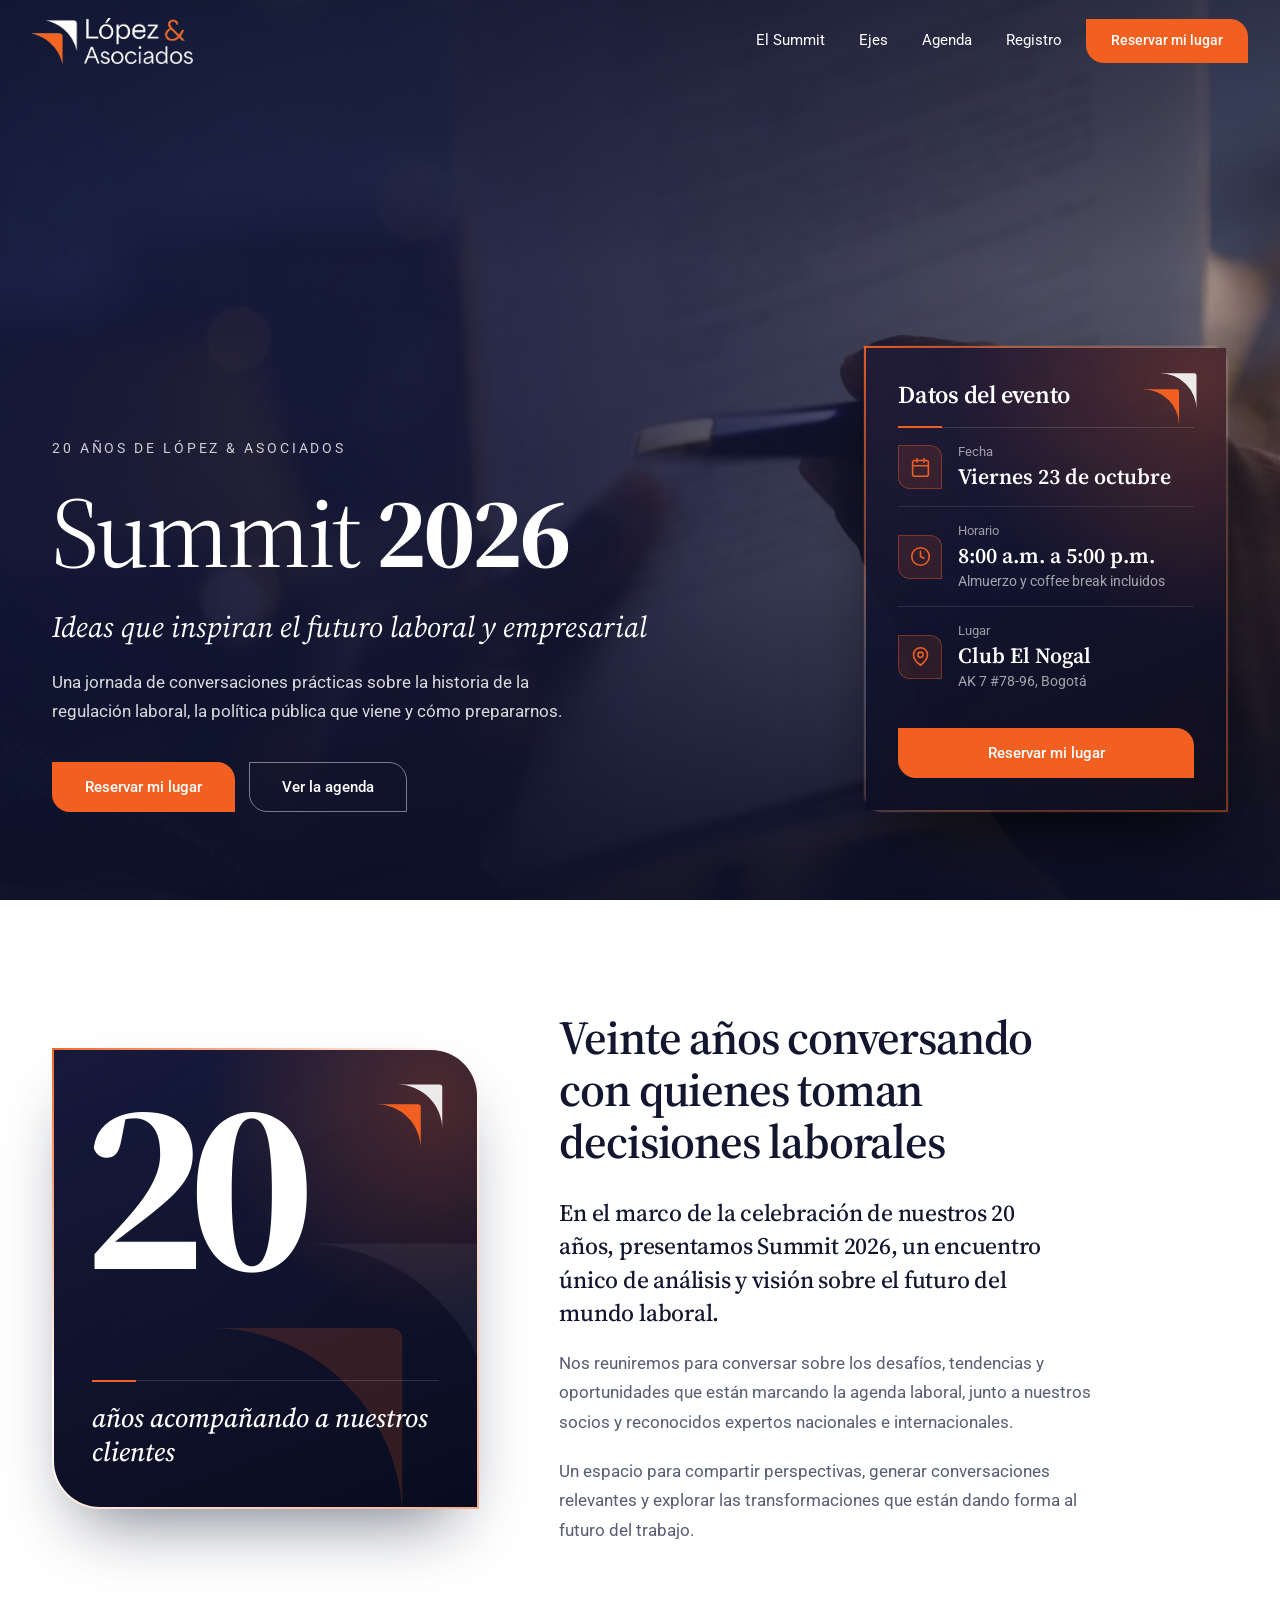
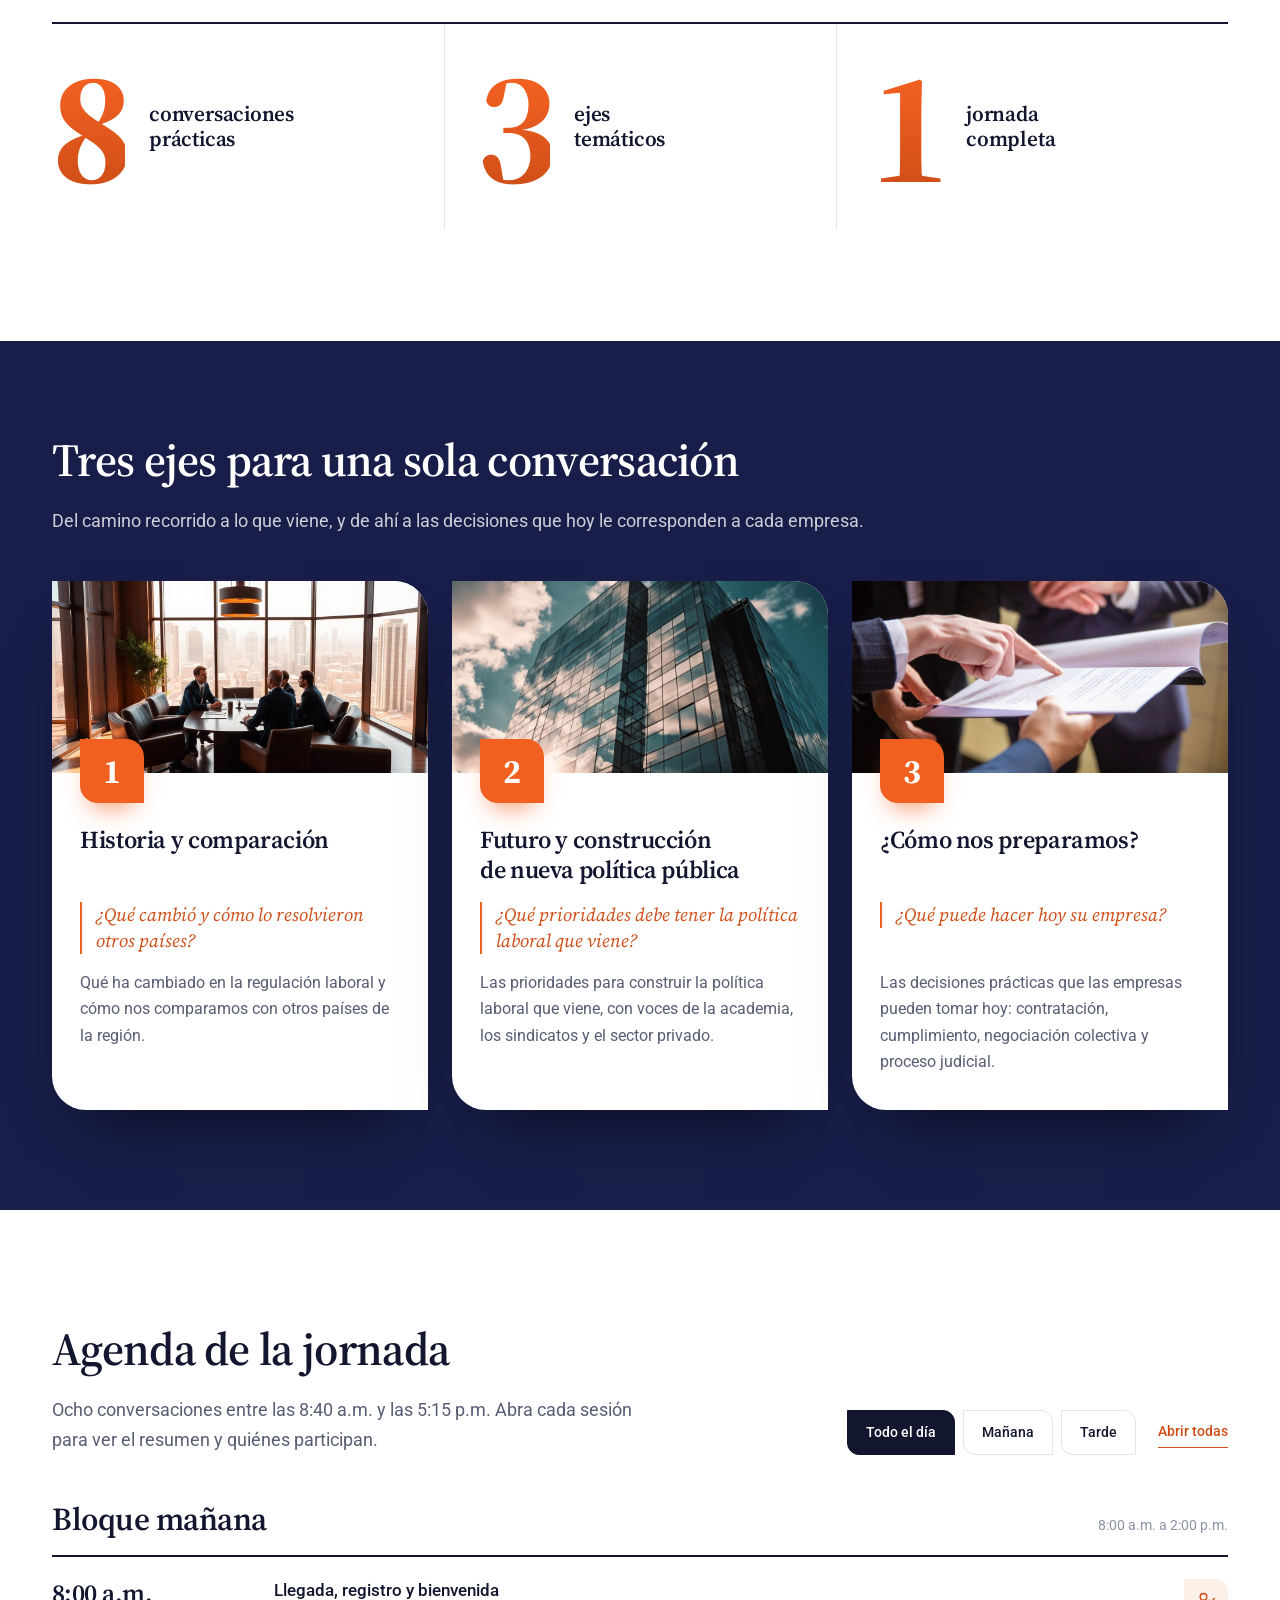
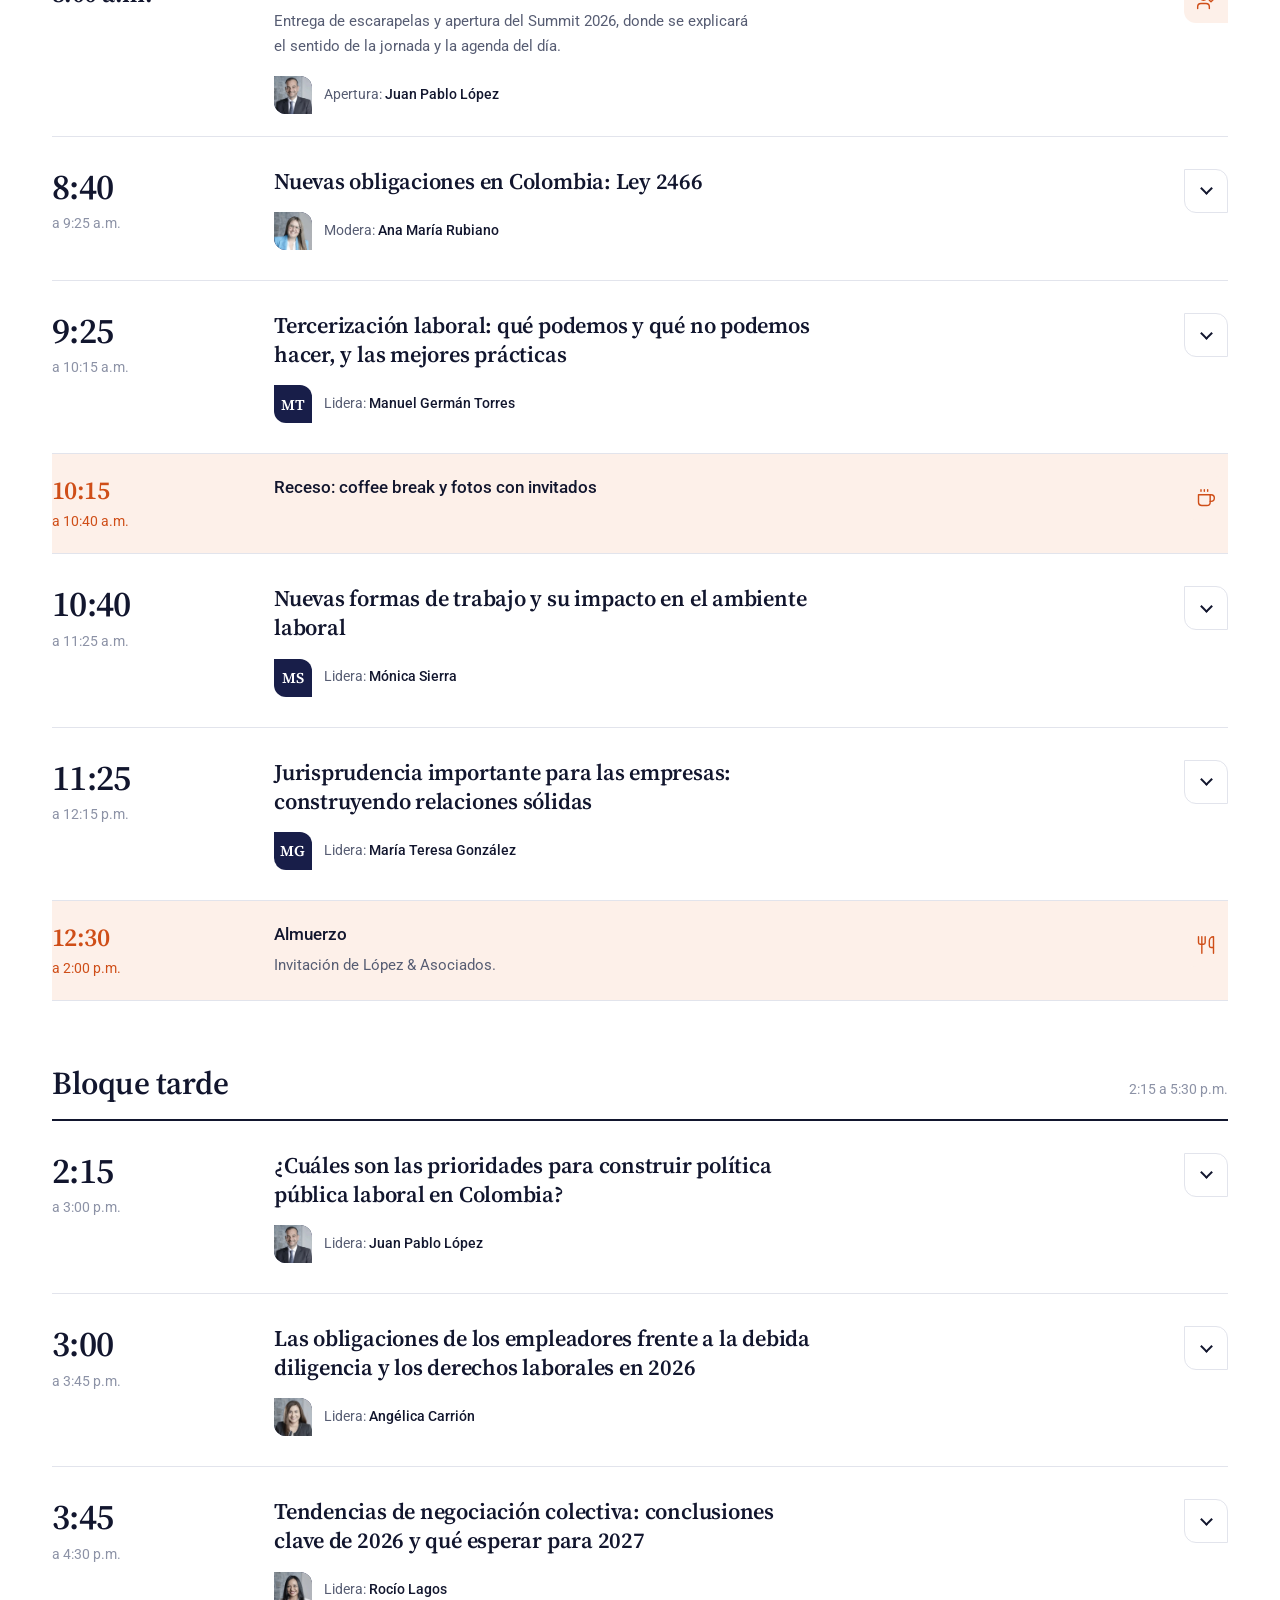
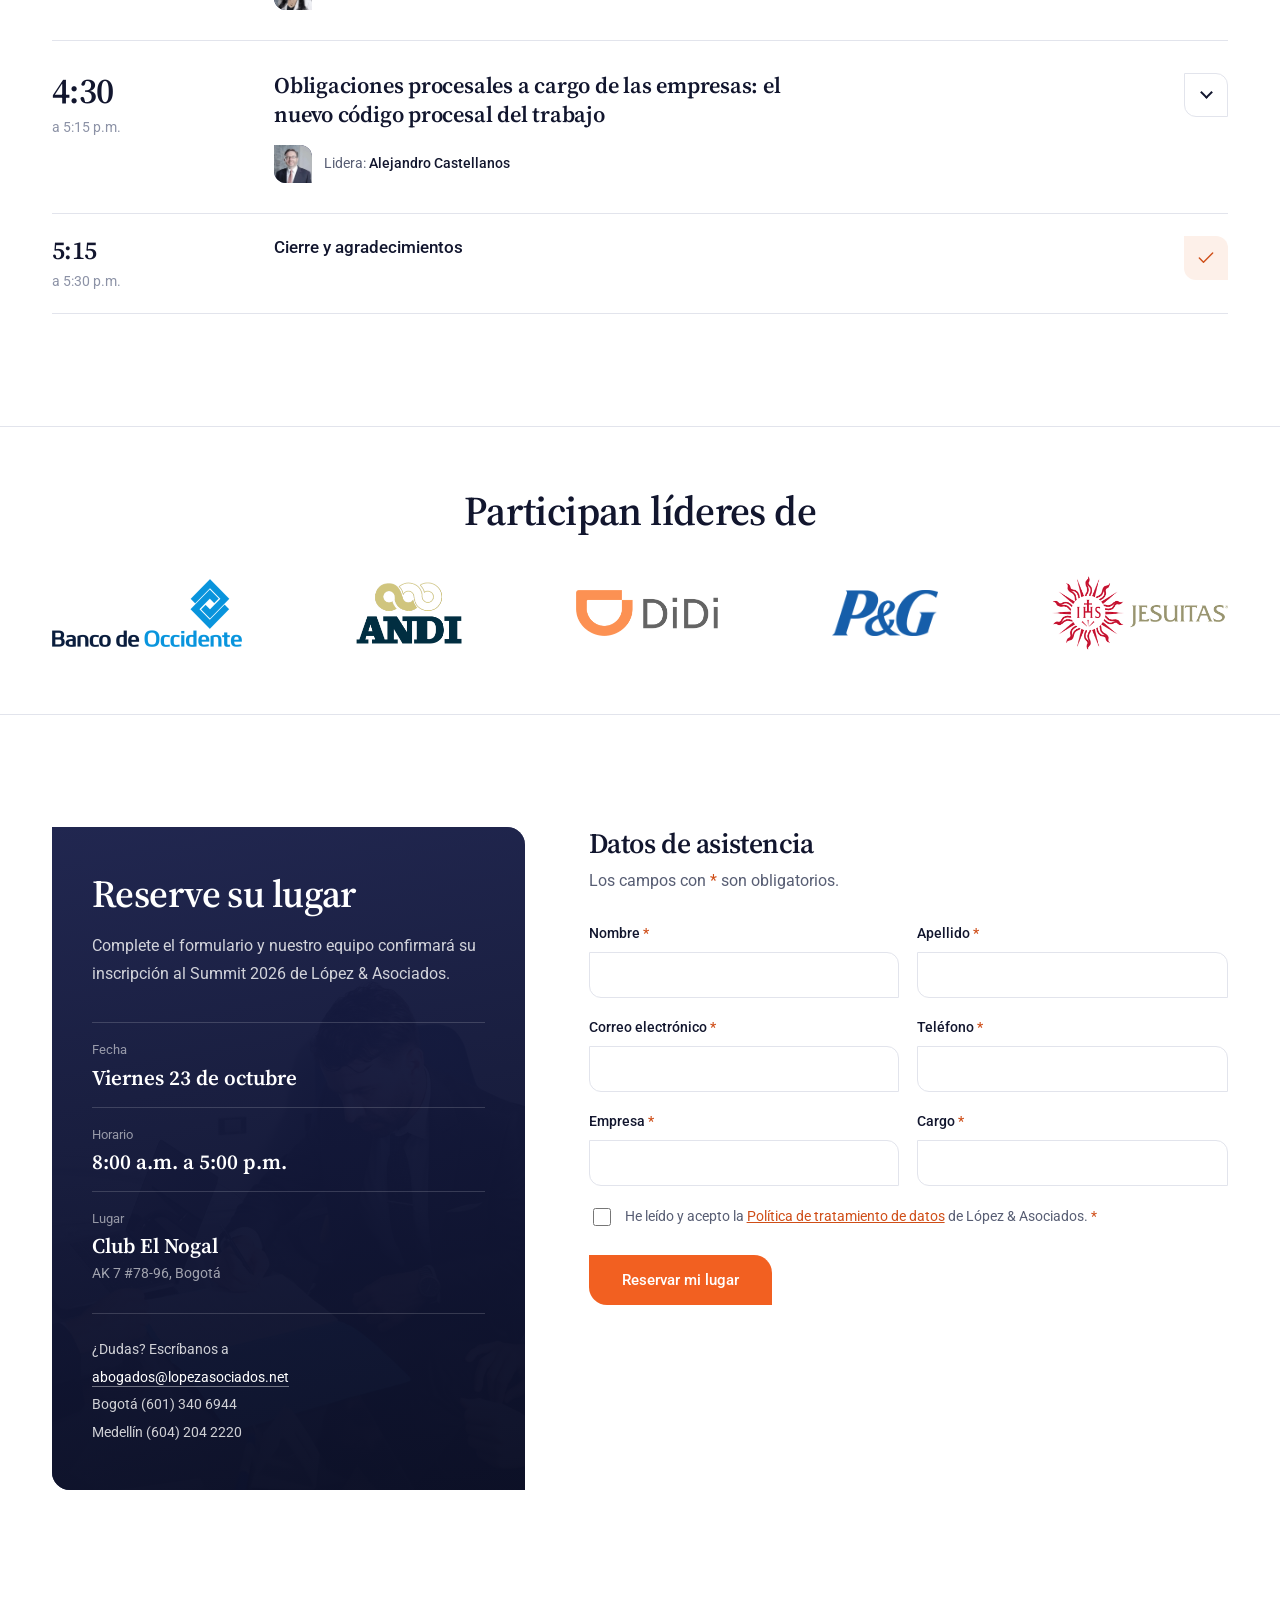
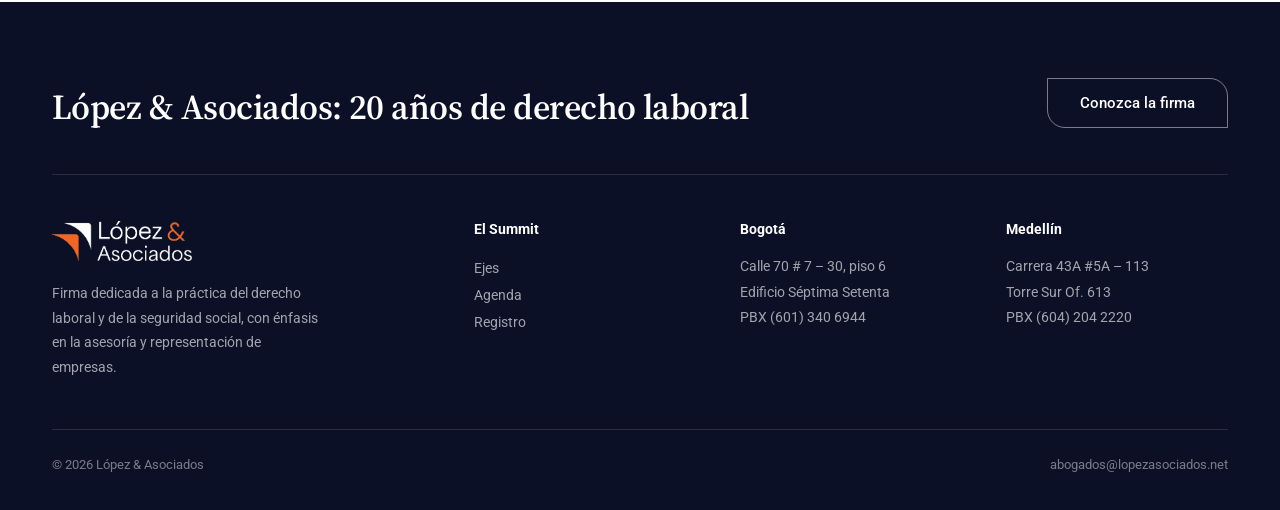
==== commit 229bc9ec: "Hero sin línea en el subtítulo; nuevo texto del Summit y cifras grandes" ====
--- a/index.html
+++ b/index.html
@@ -12,7 +12,7 @@
 <meta name="theme-color" content="#181e49">
 <link rel="icon" href="assets/img/favicon.png" type="image/png">
 <link rel="apple-touch-icon" href="assets/img/apple-touch-icon.png">
-<link rel="stylesheet" href="css/summit.css?v=b2aa6426">
+<link rel="stylesheet" href="css/summit.css?v=a1342231">
 <script type="application/ld+json">{"@context":"https://schema.org","@type":"Event","name":"Summit 2026","description":"Ideas que inspiran el futuro laboral y empresarial.","startDate":"2026-10-23T08:00:00-05:00","endDate":"2026-10-23T17:00:00-05:00","eventAttendanceMode":"https://schema.org/OfflineEventAttendanceMode","eventStatus":"https://schema.org/EventScheduled","location":{"@type":"Place","name":"Club El Nogal","address":{"@type":"PostalAddress","streetAddress":"AK 7 #78-96","addressLocality":"Bogotá","addressCountry":"CO"}},"organizer":{"@type":"Organization","name":"López & Asociados","url":"https://www.lopezasociados.net"},"image":"https://upwyse.github.io/Lopez-asociados-landing/assets/img/og-summit.jpg"}</script>
 <script>document.documentElement.classList.remove('no-js');
 /* Logos de participantes: prueba otras extensiones y, si no hay archivo, muestra el nombre */
@@ -75,7 +75,8 @@
 
   <!-- EL SUMMIT -->
   <section class="band" id="summit">
-    <div class="wrap intro">
+    <div class="wrap">
+     <div class="intro">
       <div class="anniv">
         <svg class="iso" viewBox="0 8 225 219" aria-hidden="true" focusable="false"><path class="iso-a" d="M73 13H210Q219 13 219 22V159A146 146 0 0 0 73 13Z"/><path class="iso-b" d="M3 77H140Q149 77 149 86V223A146 146 0 0 0 3 77Z"/></svg>
         <svg class="iso-mark" viewBox="0 8 225 219" aria-hidden="true" focusable="false"><path class="m-a" d="M73 13H210Q219 13 219 22V159A146 146 0 0 0 73 13Z"/><path class="m-b" d="M3 77H140Q149 77 149 86V223A146 146 0 0 0 3 77Z"/></svg>
@@ -85,13 +86,17 @@
 
       <div class="intro-copy">
         <h2 class="section-title"><span>Veinte años conversando</span> <span>con quienes toman</span> <span>decisiones laborales</span></h2>
-        <p class="body">Para celebrarlos, reunimos a nuestros clientes, a invitados especialistas y a los socios de la firma en una sola jornada. Sin discursos largos: ocho conversaciones prácticas sobre lo que está cambiando en el derecho laboral colombiano y lo que las empresas pueden hacer hoy.</p>
-        <div class="facts" aria-label="El Summit en cifras">
-          <div class="fact"><b>8</b><span>conversaciones prácticas</span></div>
-          <div class="fact"><b>3</b><span>ejes temáticos</span></div>
-          <div class="fact"><b>1</b><span>jornada completa</span></div>
-        </div>
-      </div>
+        <p class="lead">En el marco de la celebración de nuestros 20 años, presentamos Summit 2026, un encuentro único de análisis y visión sobre el futuro del mundo laboral.</p>
+        <p class="body">Nos reuniremos para conversar sobre los desafíos, tendencias y oportunidades que están marcando la agenda laboral, junto a nuestros socios y reconocidos expertos nacionales e internacionales.</p>
+        <p class="body">Un espacio para compartir perspectivas, generar conversaciones relevantes y explorar las transformaciones que están dando forma al futuro del trabajo.</p>
+      </div>
+     </div>
+
+     <div class="facts" aria-label="El Summit en cifras">
+       <div class="fact"><b>8</b><span>conversaciones prácticas</span></div>
+       <div class="fact"><b>3</b><span>ejes temáticos</span></div>
+       <div class="fact"><b>1</b><span>jornada completa</span></div>
+     </div>
     </div>
   </section>
 
--- a/css/summit.css
+++ b/css/summit.css
@@ -182,11 +182,10 @@
 .hero h1 .nm{font-weight:400;}
 .hero h1 .yr{font-weight:700;}
 .hero .years{
-  display:flex; align-items:center; gap:1.125rem; margin-top:1.625rem;
+  margin-top:1.625rem;
   font-family:var(--serif); font-style:italic; font-weight:400;
   font-size:clamp(1.3125rem, 2.3vw, 2rem); line-height:1.25; color:#fff;
 }
-.hero .years::before{content:""; width:3.25rem; height:0.125rem; background:var(--orange); flex-shrink:0;}
 .hero .lede{
   color:rgba(255,255,255,.84); font-size:clamp(1rem,1.3vw,1.1562rem);
   max-width:54ch; margin-top:1.375rem; line-height:1.75;
@@ -259,7 +258,6 @@
 }
 @media (max-width:520px){
   .hero .cta-row .btn{width:100%;}
-  .hero .years::before{width:2rem;}
 }
 
 /* =========================================================
@@ -313,25 +311,51 @@
   font-size:clamp(2rem,3.7vw,3.5rem); line-height:1.1; letter-spacing:-.025em; max-width:none;
 }
 @media (min-width:900px){ .intro-copy .section-title span{display:block; white-space:nowrap;} }
-.intro-copy .body{margin-top:1.75rem; font-size:clamp(1.0625rem,1.35vw,1.1875rem); max-width:54ch;}
-
-.facts{display:grid; grid-template-columns:repeat(3,minmax(0,1fr)); gap:0 1.75rem; margin-top:2.75rem;}
-.fact{position:relative; padding-top:1.375rem;}
-.fact::before{content:""; position:absolute; top:0; left:0; width:2.75rem; height:0.25rem; background:var(--orange);}
+.intro-copy .lead{
+  margin-top:1.75rem; max-width:42ch; color:var(--ink);
+  font-family:var(--serif); font-weight:500; font-size:clamp(1.25rem,1.85vw,1.75rem); line-height:1.4; letter-spacing:-.01em;
+}
+.intro-copy .body{margin-top:1.25rem; font-size:clamp(1.0625rem,1.35vw,1.1875rem); max-width:56ch;}
+
+/* Cifras: franja propia, a todo el ancho, con numerales grandes */
+.facts{
+  display:grid; grid-template-columns:repeat(3,minmax(0,1fr));
+  margin-top:clamp(3.5rem,6vw,5.5rem); border-top:0.125rem solid var(--ink);
+}
+.fact{
+  display:flex; align-items:center; gap:1.5rem;
+  padding:clamp(1.75rem,3vw,2.75rem) clamp(1rem,2.5vw,2.5rem); border-left:1px solid var(--line);
+}
+.fact:first-child{border-left:0; padding-left:0;}
 .fact b{
-  display:block; font-family:var(--serif); font-weight:700; color:var(--ink);
-  font-size:clamp(3.5rem,6.2vw,5.75rem); line-height:.95; letter-spacing:-.04em;
-}
-.fact span{display:block; margin-top:0.75rem; font-size:0.9375rem; line-height:1.4; color:var(--slate); max-width:16ch;}
+  font-family:var(--serif); font-weight:700; line-height:.8; letter-spacing:-.05em;
+  font-size:clamp(6rem,12.5vw,13rem);
+  background:linear-gradient(180deg, var(--orange) 15%, var(--orange-700) 100%);
+  -webkit-background-clip:text; background-clip:text; color:transparent;
+}
+.fact span{
+  font-family:var(--serif); font-weight:600; color:var(--ink);
+  font-size:clamp(1.125rem,1.65vw,1.5rem); line-height:1.2; letter-spacing:-.01em; max-width:9ch;
+}
 
 @media (max-width:900px){
   .intro{grid-template-columns:1fr; gap:2.75rem;}
   .anniv{min-height:18.75rem; border-radius:0 2.5rem 0 2.5rem;}
   .anniv .big{font-size:clamp(7.5rem,min(42vw,46vh),14.375rem);}
-}
-@media (max-width:480px){
-  .facts{gap:0 1rem;}
-  .fact span{font-size:0.8438rem;}
+  .fact{flex-direction:column; align-items:flex-start; gap:0.875rem; padding:1.5rem 0.875rem;}
+  .fact b{font-size:clamp(3.75rem,19vw,6.5rem);}
+  .fact span{font-size:clamp(0.875rem,3.3vw,1.125rem); max-width:none;}
+}
+/* Celulares: una cifra por fila, numeral grande y etiqueta al lado */
+@media (max-width:560px){
+  .facts{grid-template-columns:1fr;}
+  .fact,.fact:first-child{
+    flex-direction:row; align-items:center; gap:1.25rem;
+    padding:1.25rem 0; border-left:0; border-top:1px solid var(--line);
+  }
+  .fact:first-child{border-top:0;}
+  .fact b{font-size:5.5rem; min-width:3.5rem;}
+  .fact span{font-size:1.25rem; max-width:none;}
 }
 
 /* ---------- Ejes: tres tarjetas claras ---------- */
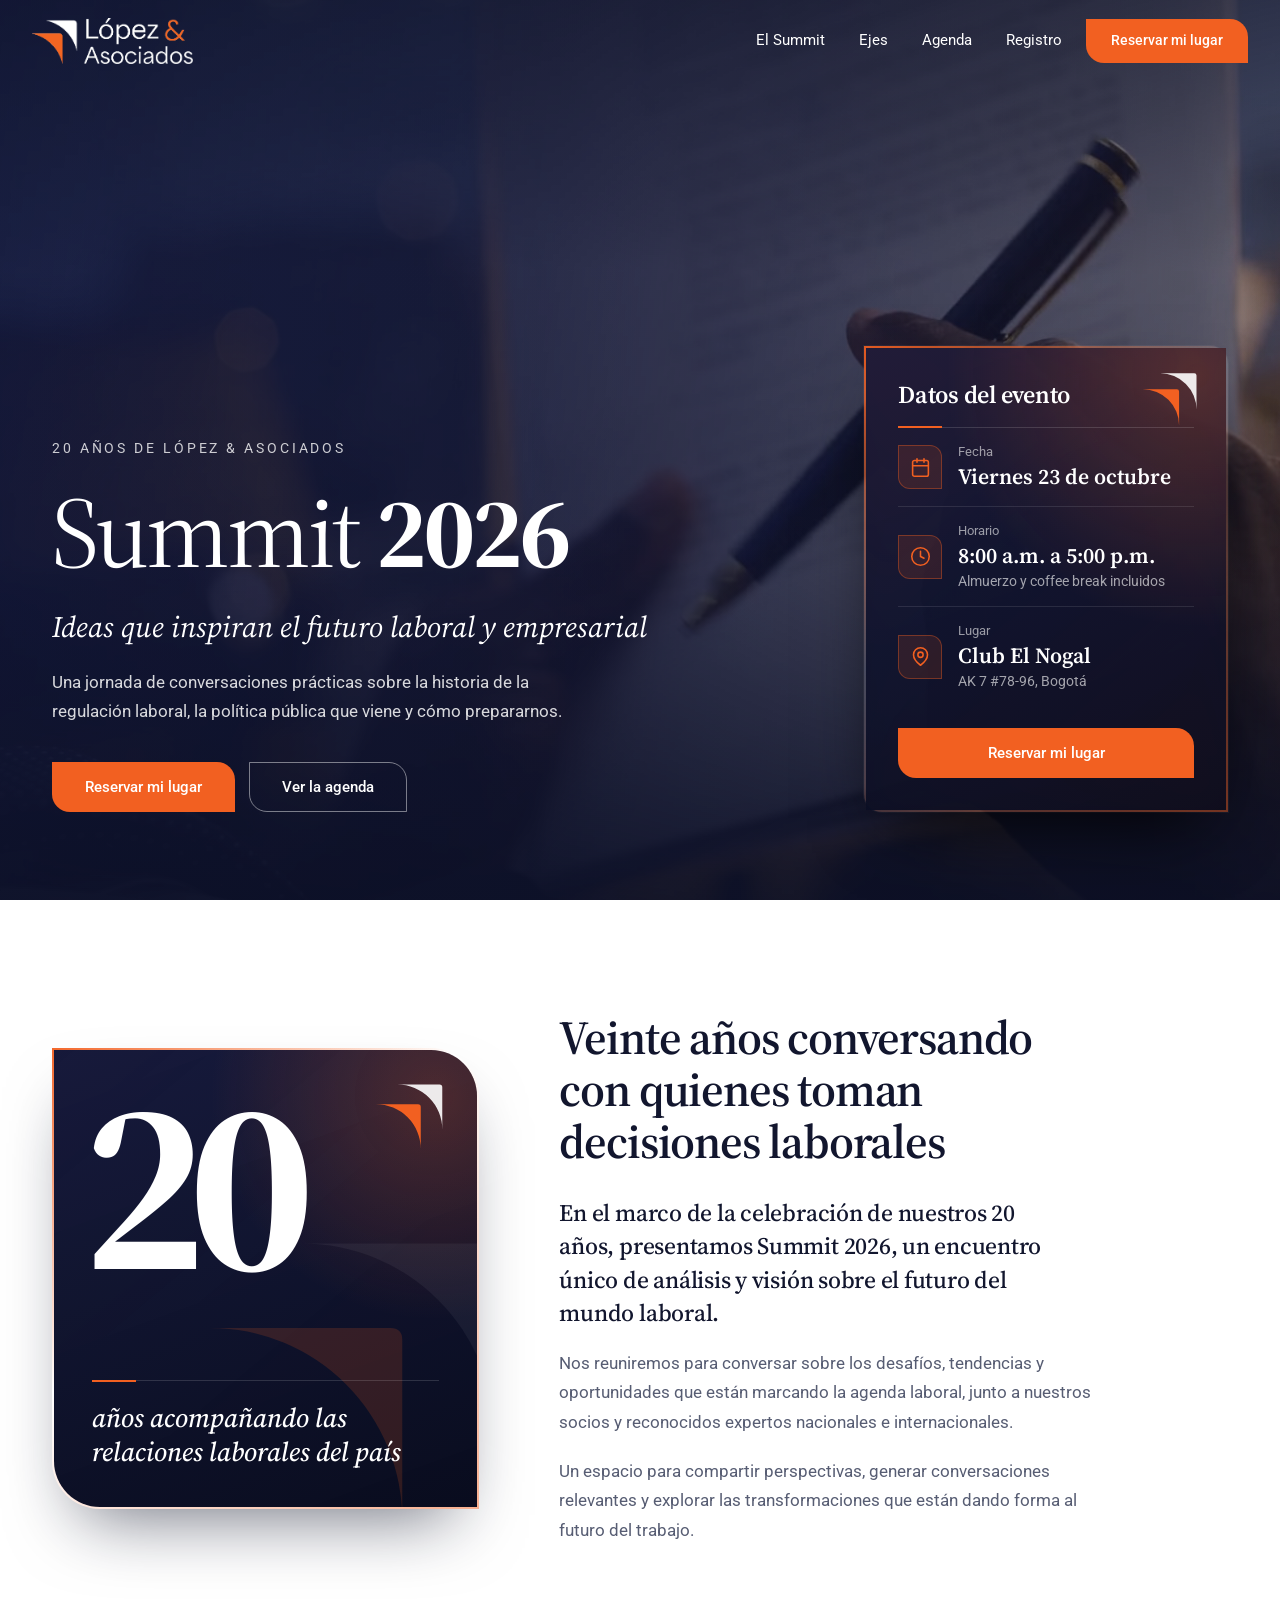
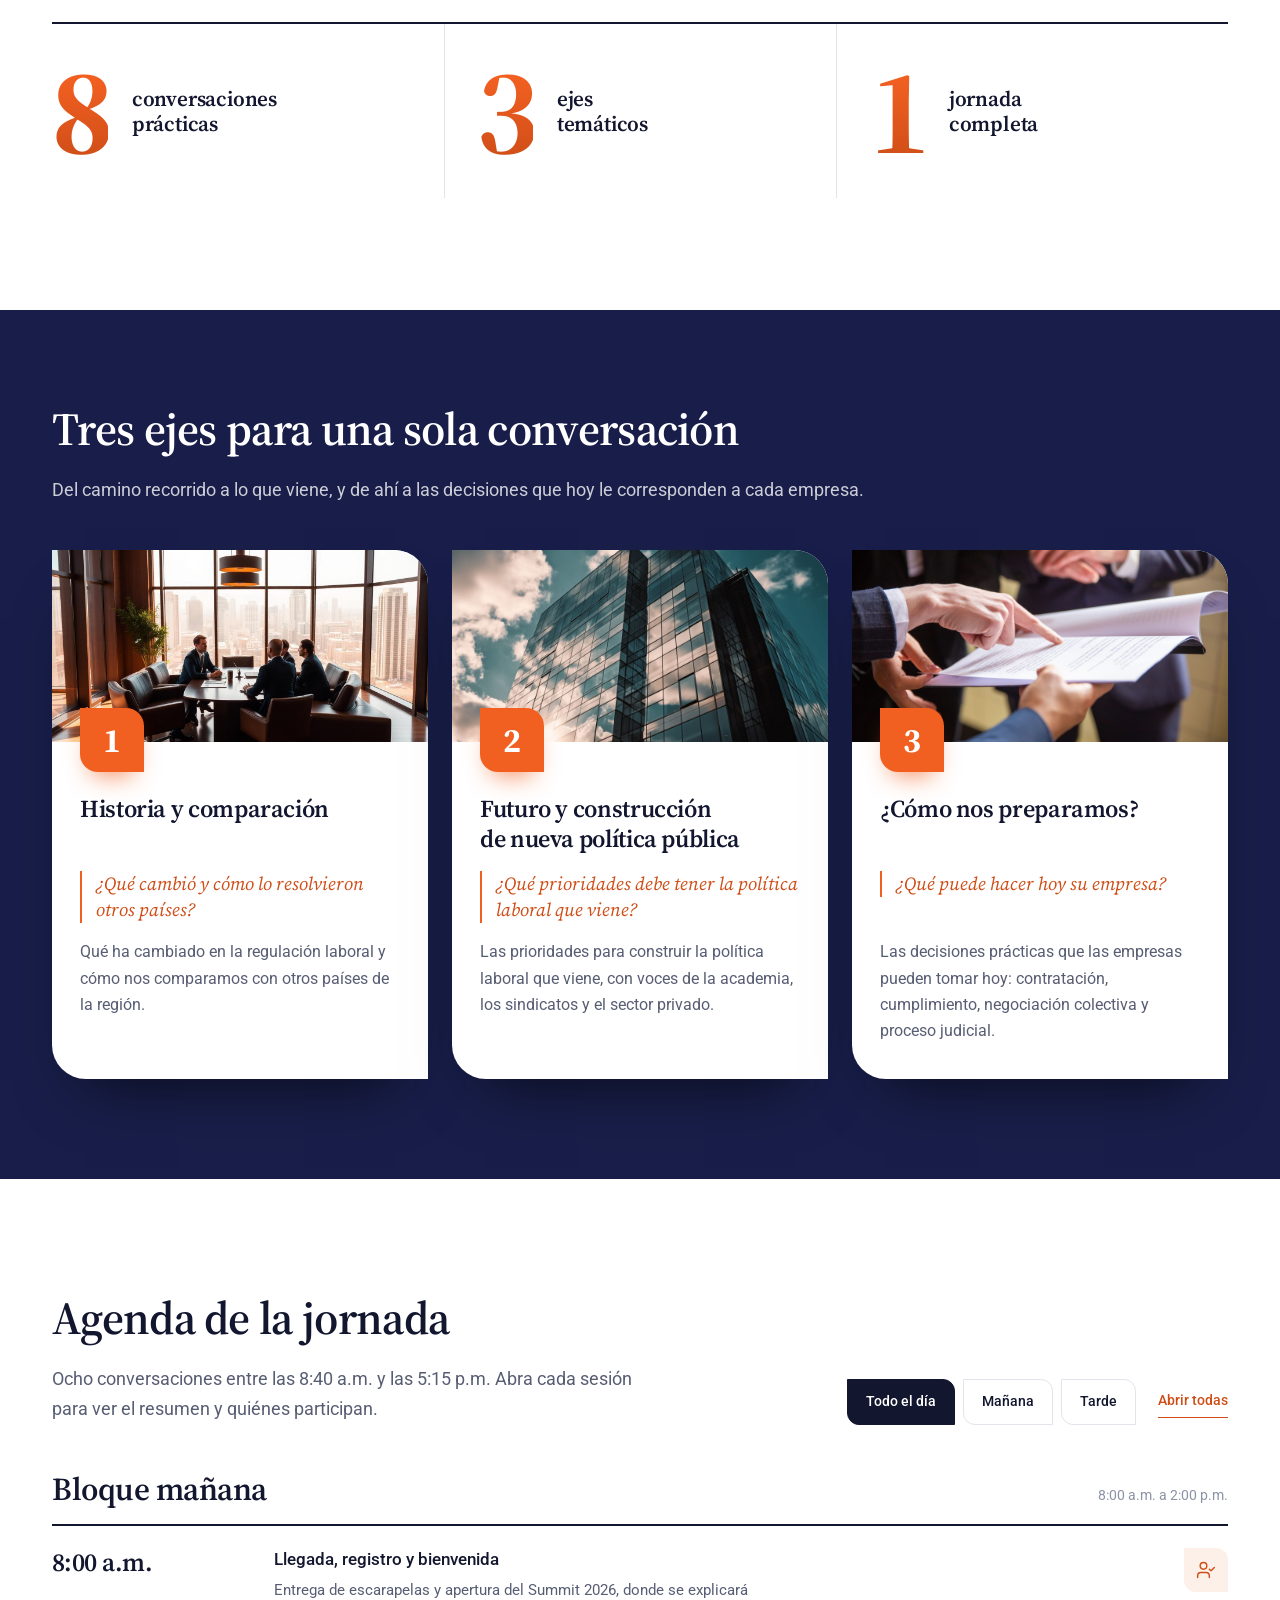
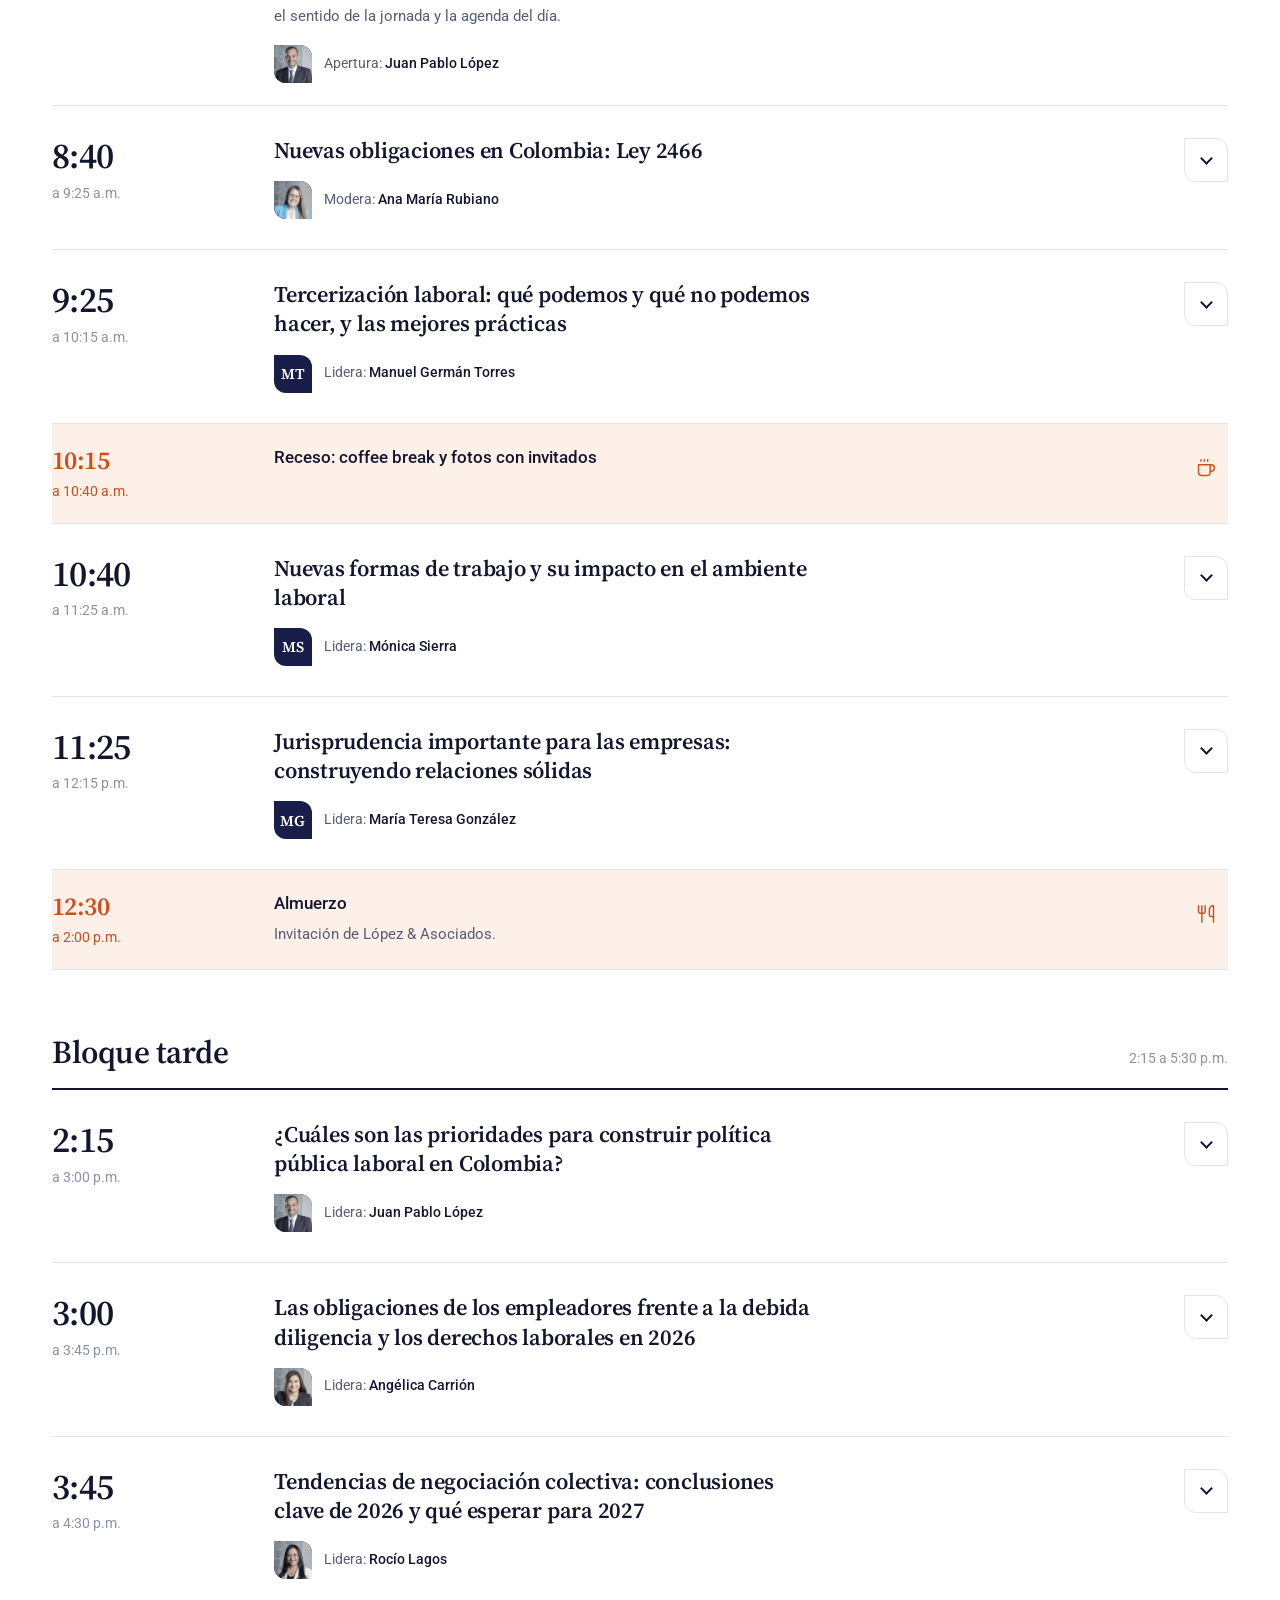
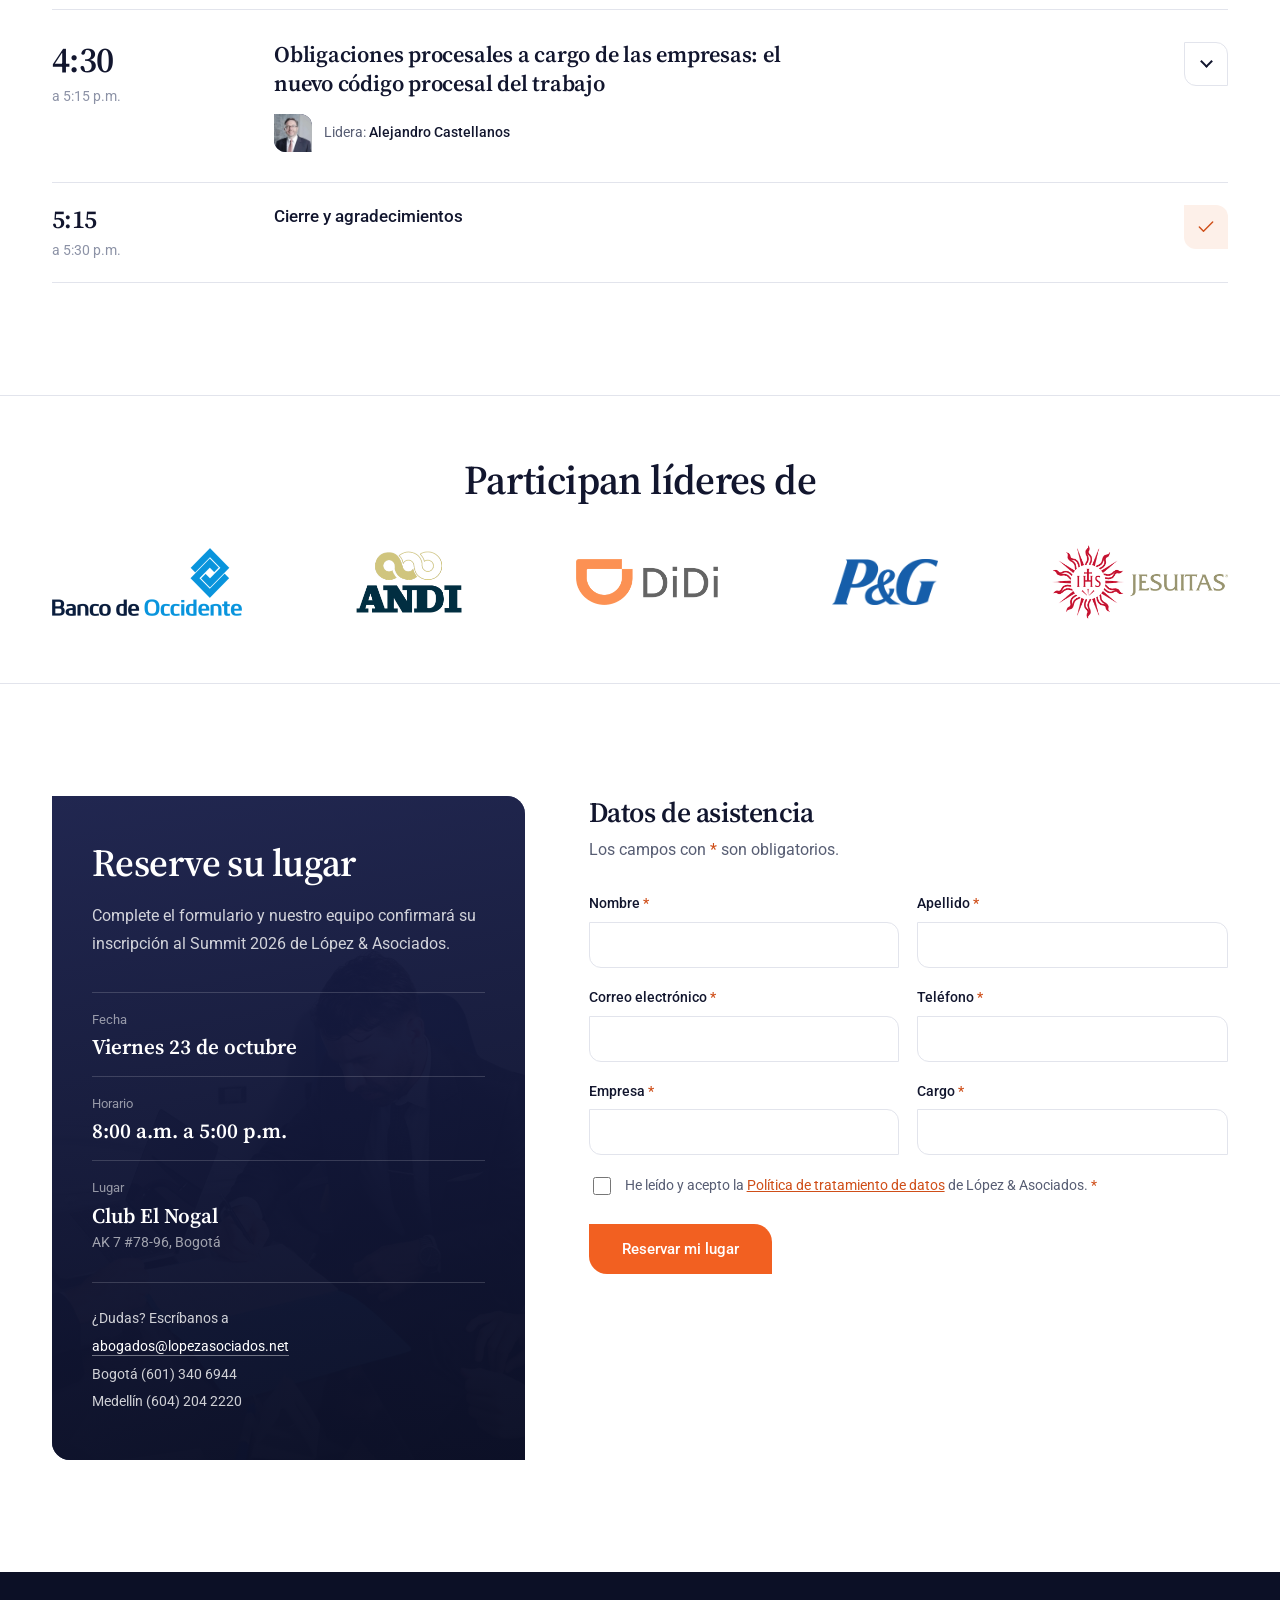
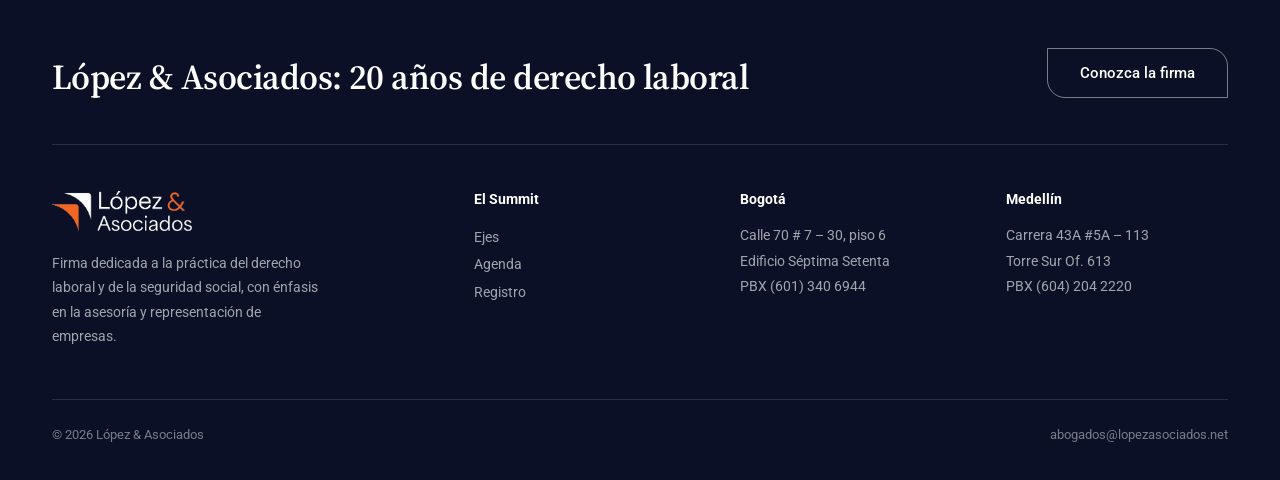
==== commit 92ef153a: "Tarjeta de los 20 años con nuevo texto; cifras 8-3-1 más pequeñas" ====
--- a/index.html
+++ b/index.html
@@ -12,7 +12,7 @@
 <meta name="theme-color" content="#181e49">
 <link rel="icon" href="assets/img/favicon.png" type="image/png">
 <link rel="apple-touch-icon" href="assets/img/apple-touch-icon.png">
-<link rel="stylesheet" href="css/summit.css?v=a1342231">
+<link rel="stylesheet" href="css/summit.css?v=ed5f98a9">
 <script type="application/ld+json">{"@context":"https://schema.org","@type":"Event","name":"Summit 2026","description":"Ideas que inspiran el futuro laboral y empresarial.","startDate":"2026-10-23T08:00:00-05:00","endDate":"2026-10-23T17:00:00-05:00","eventAttendanceMode":"https://schema.org/OfflineEventAttendanceMode","eventStatus":"https://schema.org/EventScheduled","location":{"@type":"Place","name":"Club El Nogal","address":{"@type":"PostalAddress","streetAddress":"AK 7 #78-96","addressLocality":"Bogotá","addressCountry":"CO"}},"organizer":{"@type":"Organization","name":"López & Asociados","url":"https://www.lopezasociados.net"},"image":"https://upwyse.github.io/Lopez-asociados-landing/assets/img/og-summit.jpg"}</script>
 <script>document.documentElement.classList.remove('no-js');
 /* Logos de participantes: prueba otras extensiones y, si no hay archivo, muestra el nombre */
@@ -81,7 +81,7 @@
         <svg class="iso" viewBox="0 8 225 219" aria-hidden="true" focusable="false"><path class="iso-a" d="M73 13H210Q219 13 219 22V159A146 146 0 0 0 73 13Z"/><path class="iso-b" d="M3 77H140Q149 77 149 86V223A146 146 0 0 0 3 77Z"/></svg>
         <svg class="iso-mark" viewBox="0 8 225 219" aria-hidden="true" focusable="false"><path class="m-a" d="M73 13H210Q219 13 219 22V159A146 146 0 0 0 73 13Z"/><path class="m-b" d="M3 77H140Q149 77 149 86V223A146 146 0 0 0 3 77Z"/></svg>
         <span class="big" aria-hidden="true">20</span>
-        <p><span class="sr-only">20 </span>años acompañando a nuestros clientes</p>
+        <p><span class="sr-only">20 </span>años acompañando las relaciones laborales del país</p>
       </div>
 
       <div class="intro-copy">
--- a/css/summit.css
+++ b/css/summit.css
@@ -329,7 +329,7 @@
 .fact:first-child{border-left:0; padding-left:0;}
 .fact b{
   font-family:var(--serif); font-weight:700; line-height:.8; letter-spacing:-.05em;
-  font-size:clamp(6rem,12.5vw,13rem);
+  font-size:clamp(5rem,9.5vw,10rem);
   background:linear-gradient(180deg, var(--orange) 15%, var(--orange-700) 100%);
   -webkit-background-clip:text; background-clip:text; color:transparent;
 }
@@ -343,7 +343,7 @@
   .anniv{min-height:18.75rem; border-radius:0 2.5rem 0 2.5rem;}
   .anniv .big{font-size:clamp(7.5rem,min(42vw,46vh),14.375rem);}
   .fact{flex-direction:column; align-items:flex-start; gap:0.875rem; padding:1.5rem 0.875rem;}
-  .fact b{font-size:clamp(3.75rem,19vw,6.5rem);}
+  .fact b{font-size:clamp(3.25rem,16vw,5.5rem);}
   .fact span{font-size:clamp(0.875rem,3.3vw,1.125rem); max-width:none;}
 }
 /* Celulares: una cifra por fila, numeral grande y etiqueta al lado */
@@ -354,8 +354,8 @@
     padding:1.25rem 0; border-left:0; border-top:1px solid var(--line);
   }
   .fact:first-child{border-top:0;}
-  .fact b{font-size:5.5rem; min-width:3.5rem;}
-  .fact span{font-size:1.25rem; max-width:none;}
+  .fact b{font-size:4.5rem; min-width:3rem;}
+  .fact span{font-size:1.1875rem; max-width:none;}
 }
 
 /* ---------- Ejes: tres tarjetas claras ---------- */
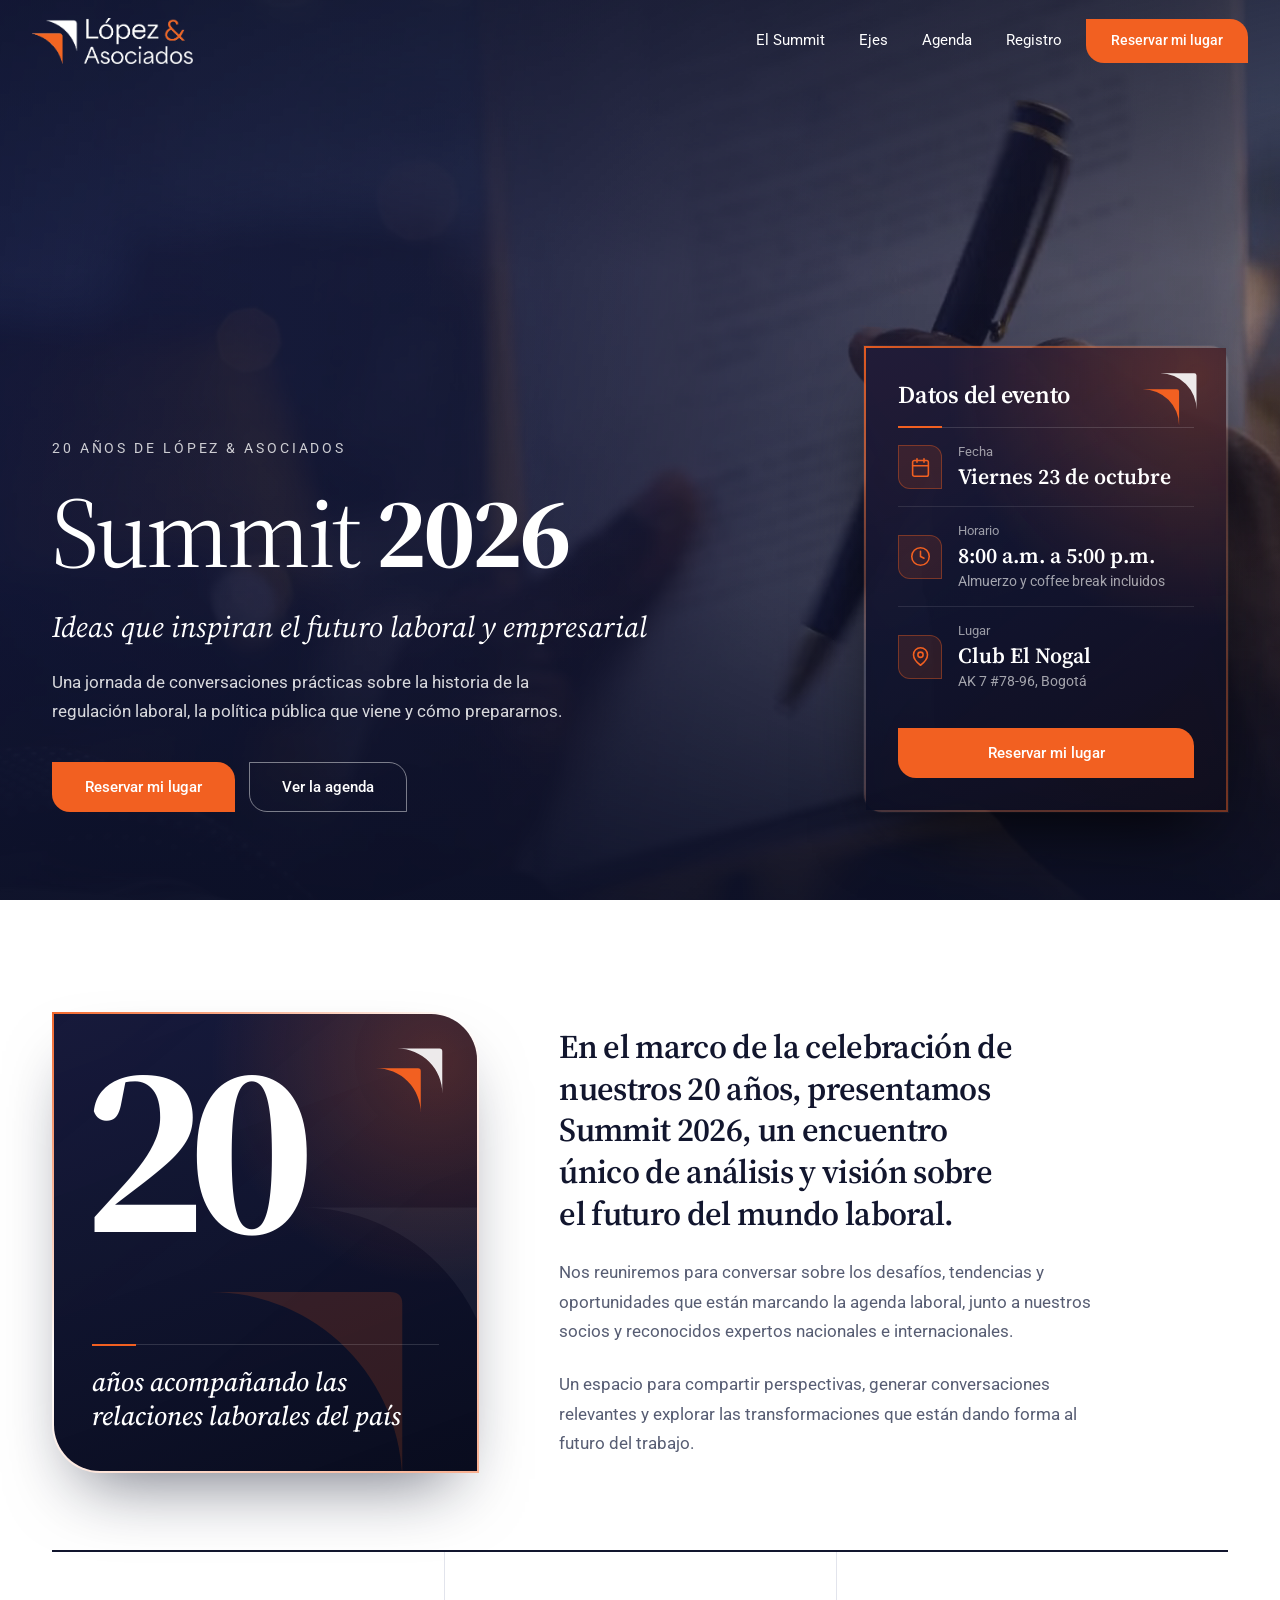
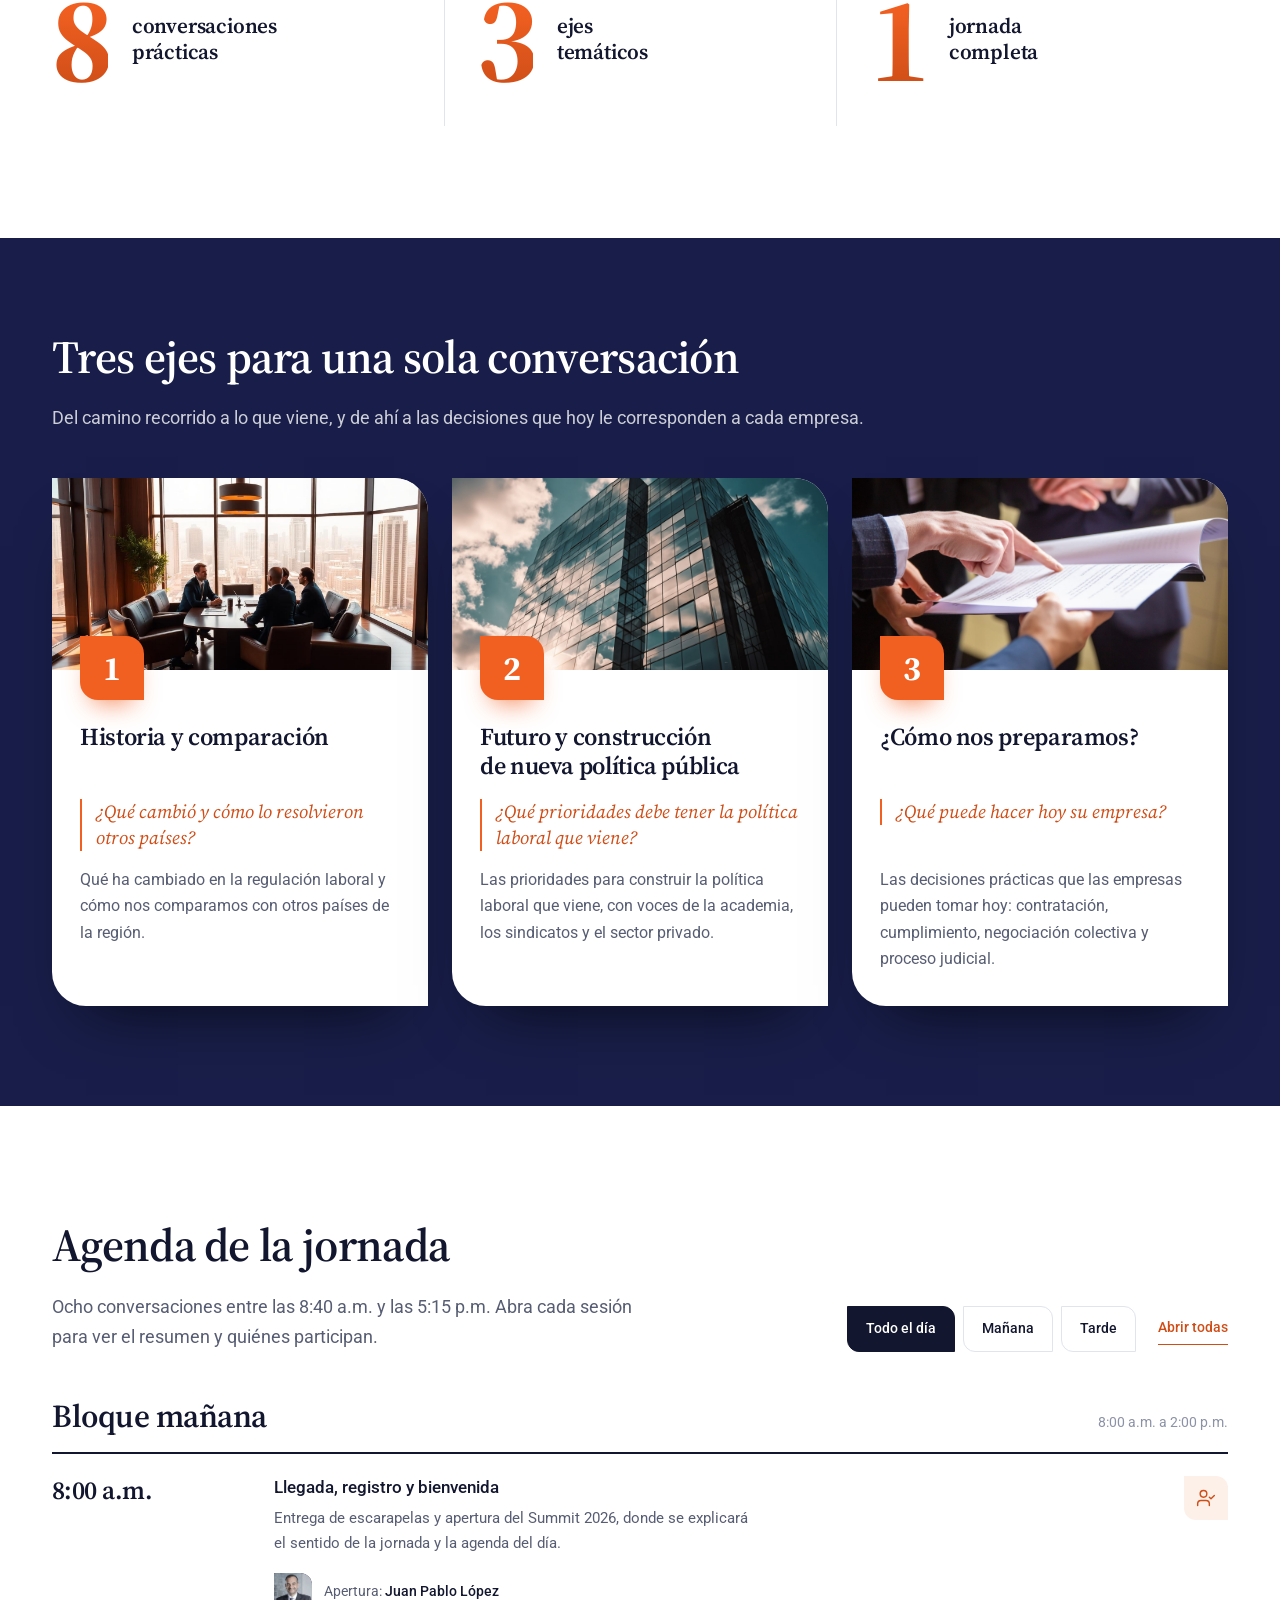
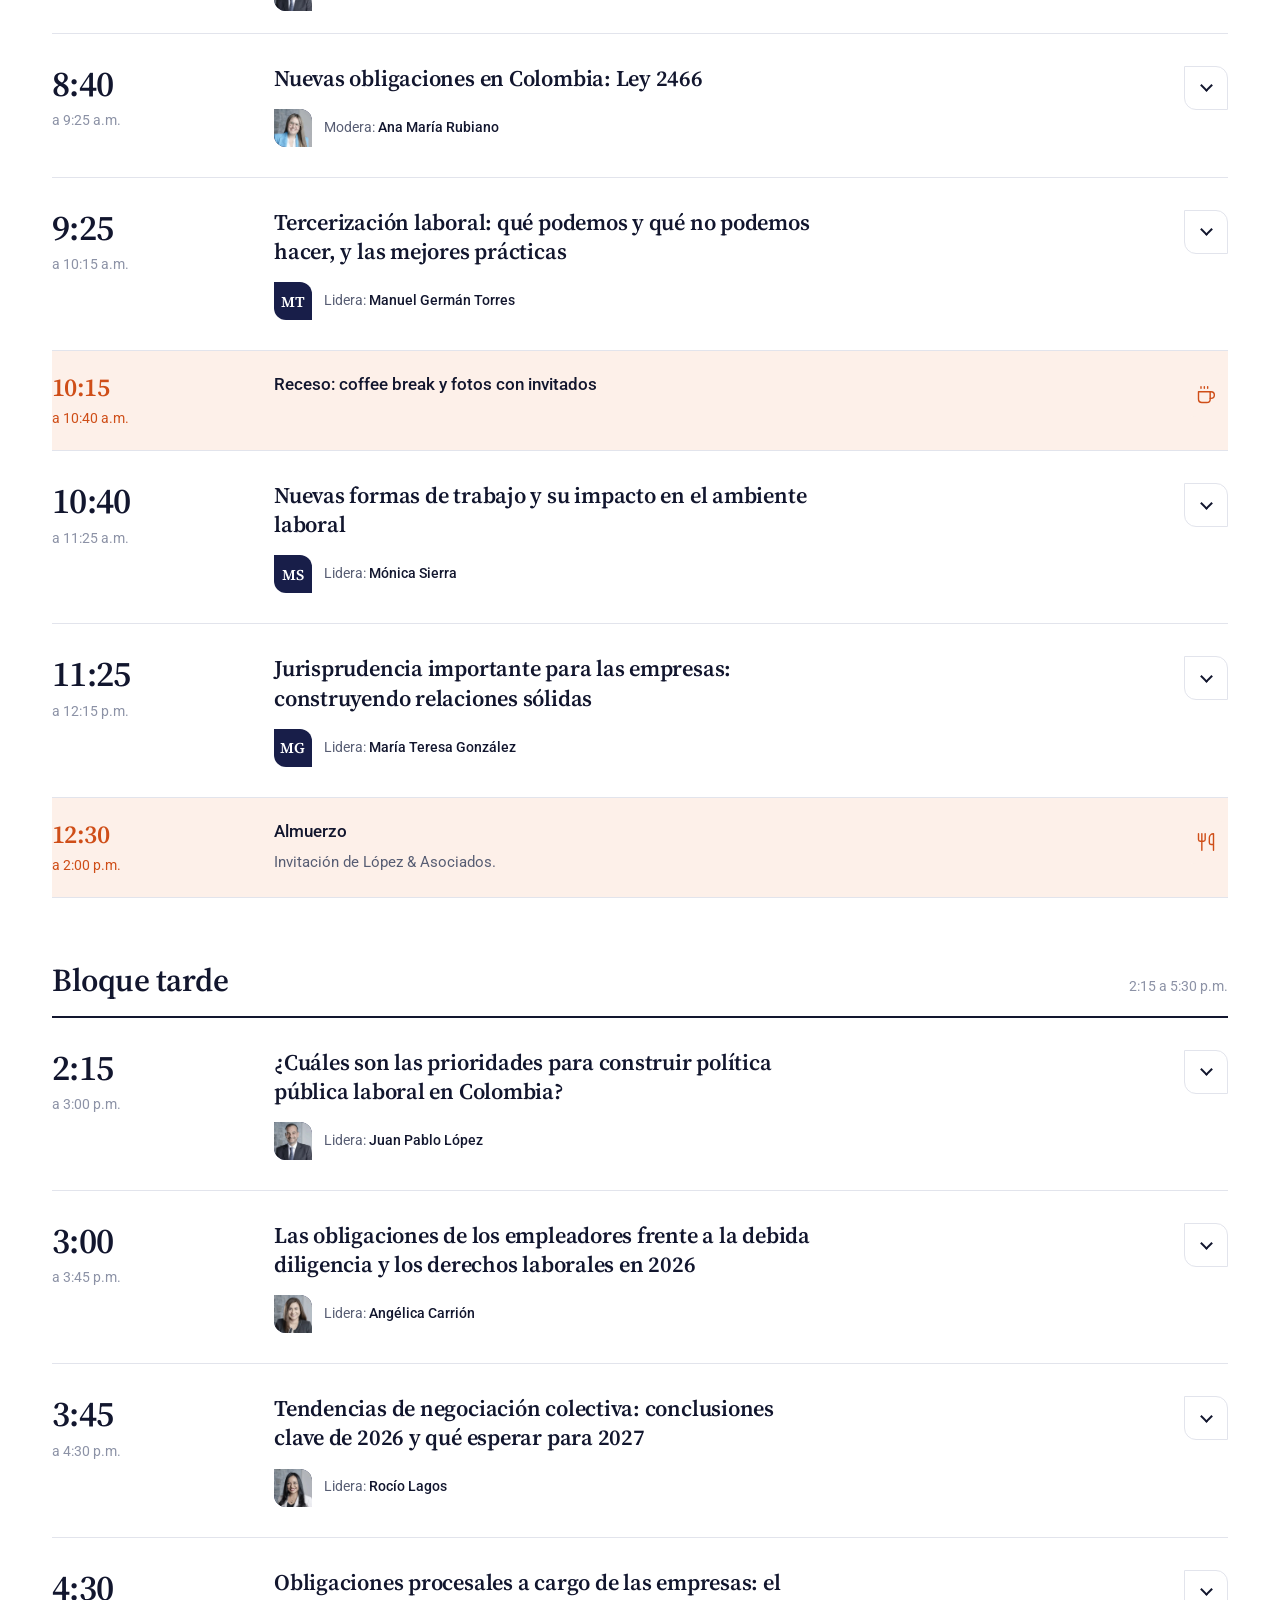
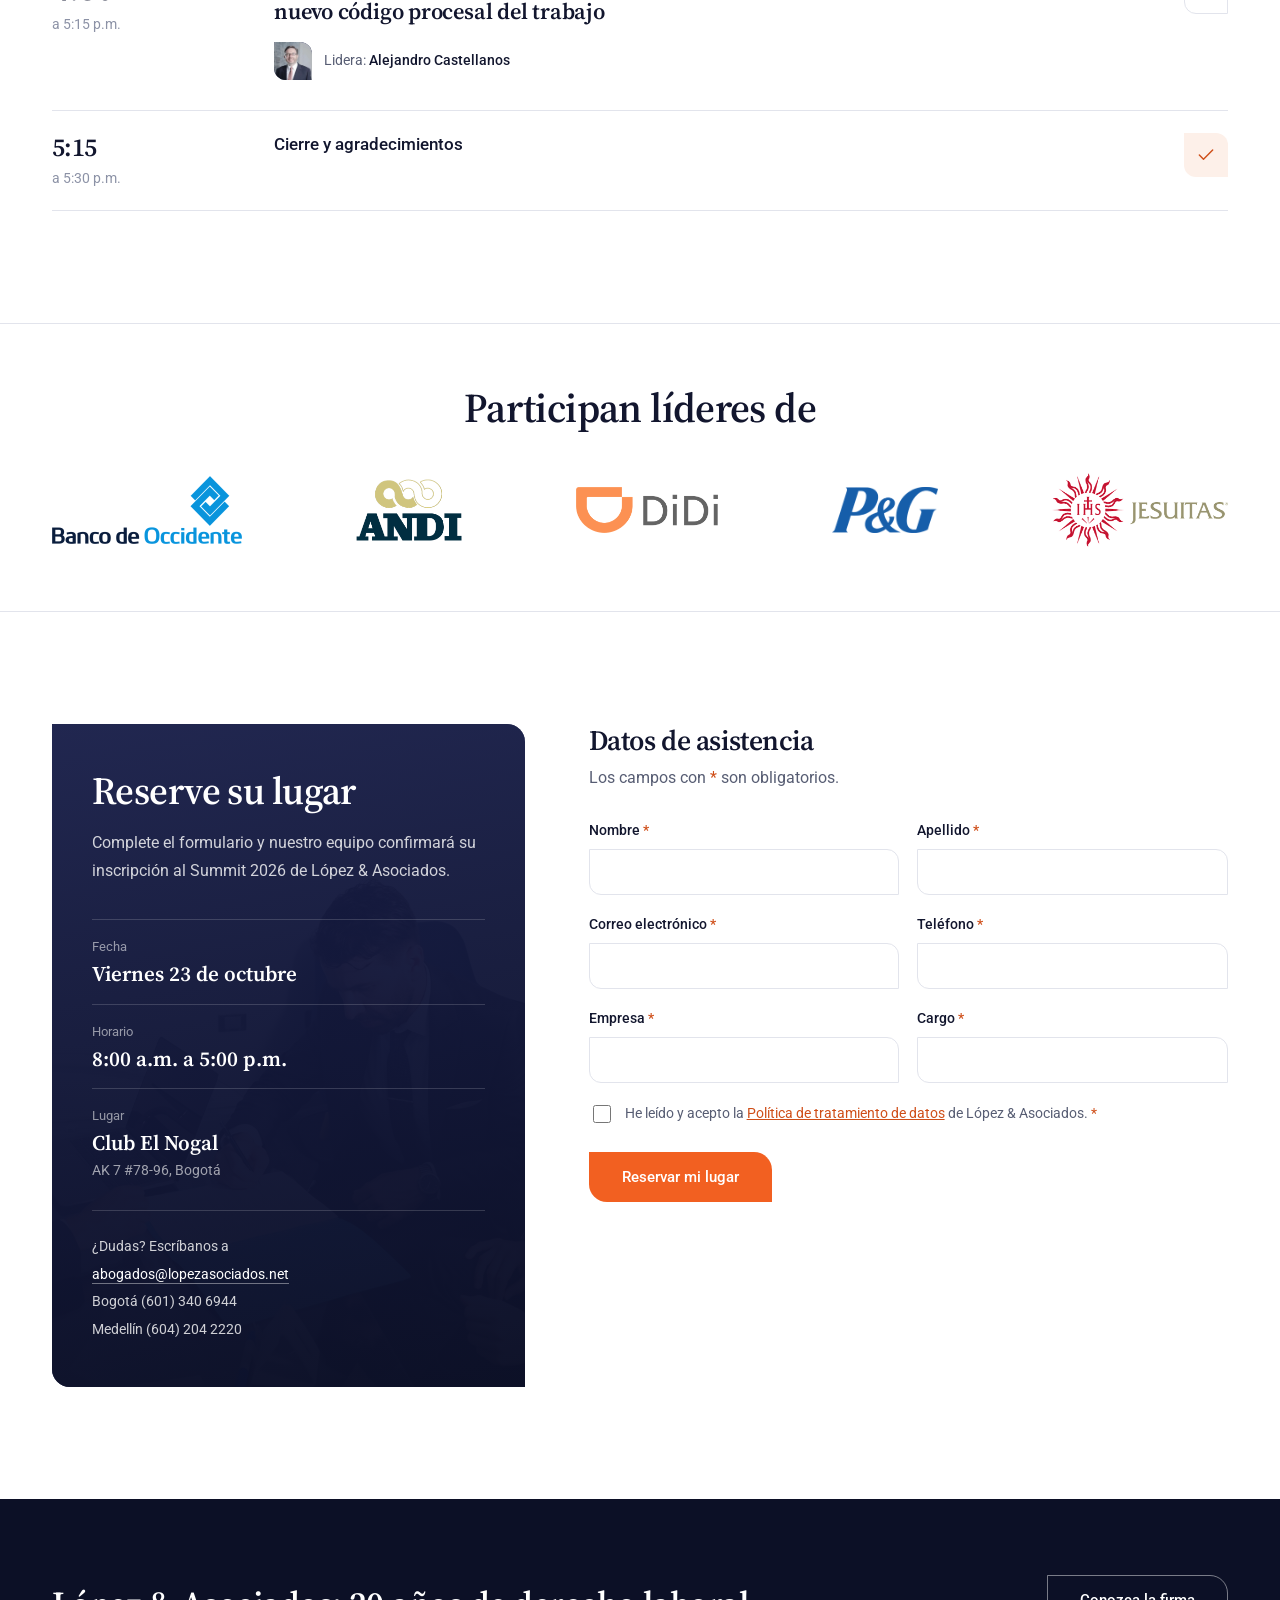
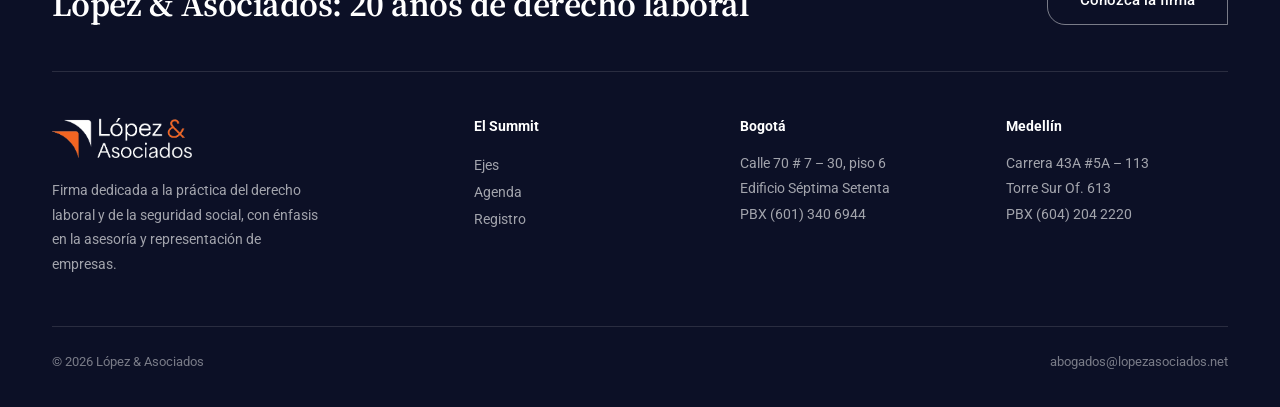
==== commit f627d6a2: "Sección Summit: se elimina el título y el subtítulo pasa a ser el texto principal" ====
--- a/index.html
+++ b/index.html
@@ -12,7 +12,7 @@
 <meta name="theme-color" content="#181e49">
 <link rel="icon" href="assets/img/favicon.png" type="image/png">
 <link rel="apple-touch-icon" href="assets/img/apple-touch-icon.png">
-<link rel="stylesheet" href="css/summit.css?v=ed5f98a9">
+<link rel="stylesheet" href="css/summit.css?v=b5590980">
 <script type="application/ld+json">{"@context":"https://schema.org","@type":"Event","name":"Summit 2026","description":"Ideas que inspiran el futuro laboral y empresarial.","startDate":"2026-10-23T08:00:00-05:00","endDate":"2026-10-23T17:00:00-05:00","eventAttendanceMode":"https://schema.org/OfflineEventAttendanceMode","eventStatus":"https://schema.org/EventScheduled","location":{"@type":"Place","name":"Club El Nogal","address":{"@type":"PostalAddress","streetAddress":"AK 7 #78-96","addressLocality":"Bogotá","addressCountry":"CO"}},"organizer":{"@type":"Organization","name":"López & Asociados","url":"https://www.lopezasociados.net"},"image":"https://upwyse.github.io/Lopez-asociados-landing/assets/img/og-summit.jpg"}</script>
 <script>document.documentElement.classList.remove('no-js');
 /* Logos de participantes: prueba otras extensiones y, si no hay archivo, muestra el nombre */
@@ -74,7 +74,7 @@
   </section>
 
   <!-- EL SUMMIT -->
-  <section class="band" id="summit">
+  <section class="band" id="summit" aria-label="El Summit">
     <div class="wrap">
      <div class="intro">
       <div class="anniv">
@@ -85,7 +85,6 @@
       </div>
 
       <div class="intro-copy">
-        <h2 class="section-title"><span>Veinte años conversando</span> <span>con quienes toman</span> <span>decisiones laborales</span></h2>
         <p class="lead">En el marco de la celebración de nuestros 20 años, presentamos Summit 2026, un encuentro único de análisis y visión sobre el futuro del mundo laboral.</p>
         <p class="body">Nos reuniremos para conversar sobre los desafíos, tendencias y oportunidades que están marcando la agenda laboral, junto a nuestros socios y reconocidos expertos nacionales e internacionales.</p>
         <p class="body">Un espacio para compartir perspectivas, generar conversaciones relevantes y explorar las transformaciones que están dando forma al futuro del trabajo.</p>
--- a/css/summit.css
+++ b/css/summit.css
@@ -307,15 +307,12 @@
 }
 .anniv p::before{content:""; position:absolute; left:0; top:-1px; width:2.75rem; height:0.125rem; background:var(--orange);}
 
-.intro-copy .section-title{
-  font-size:clamp(2rem,3.7vw,3.5rem); line-height:1.1; letter-spacing:-.025em; max-width:none;
-}
-@media (min-width:900px){ .intro-copy .section-title span{display:block; white-space:nowrap;} }
 .intro-copy .lead{
-  margin-top:1.75rem; max-width:42ch; color:var(--ink);
-  font-family:var(--serif); font-weight:500; font-size:clamp(1.25rem,1.85vw,1.75rem); line-height:1.4; letter-spacing:-.01em;
-}
-.intro-copy .body{margin-top:1.25rem; font-size:clamp(1.0625rem,1.35vw,1.1875rem); max-width:56ch;}
+  max-width:32ch; color:var(--ink);
+  font-family:var(--serif); font-weight:600; font-size:clamp(1.625rem,2.6vw,2.5rem); line-height:1.25; letter-spacing:-.02em;
+  text-wrap:balance;
+}
+.intro-copy .body{margin-top:1.5rem; font-size:clamp(1.0625rem,1.35vw,1.1875rem); max-width:56ch;}
 
 /* Cifras: franja propia, a todo el ancho, con numerales grandes */
 .facts{
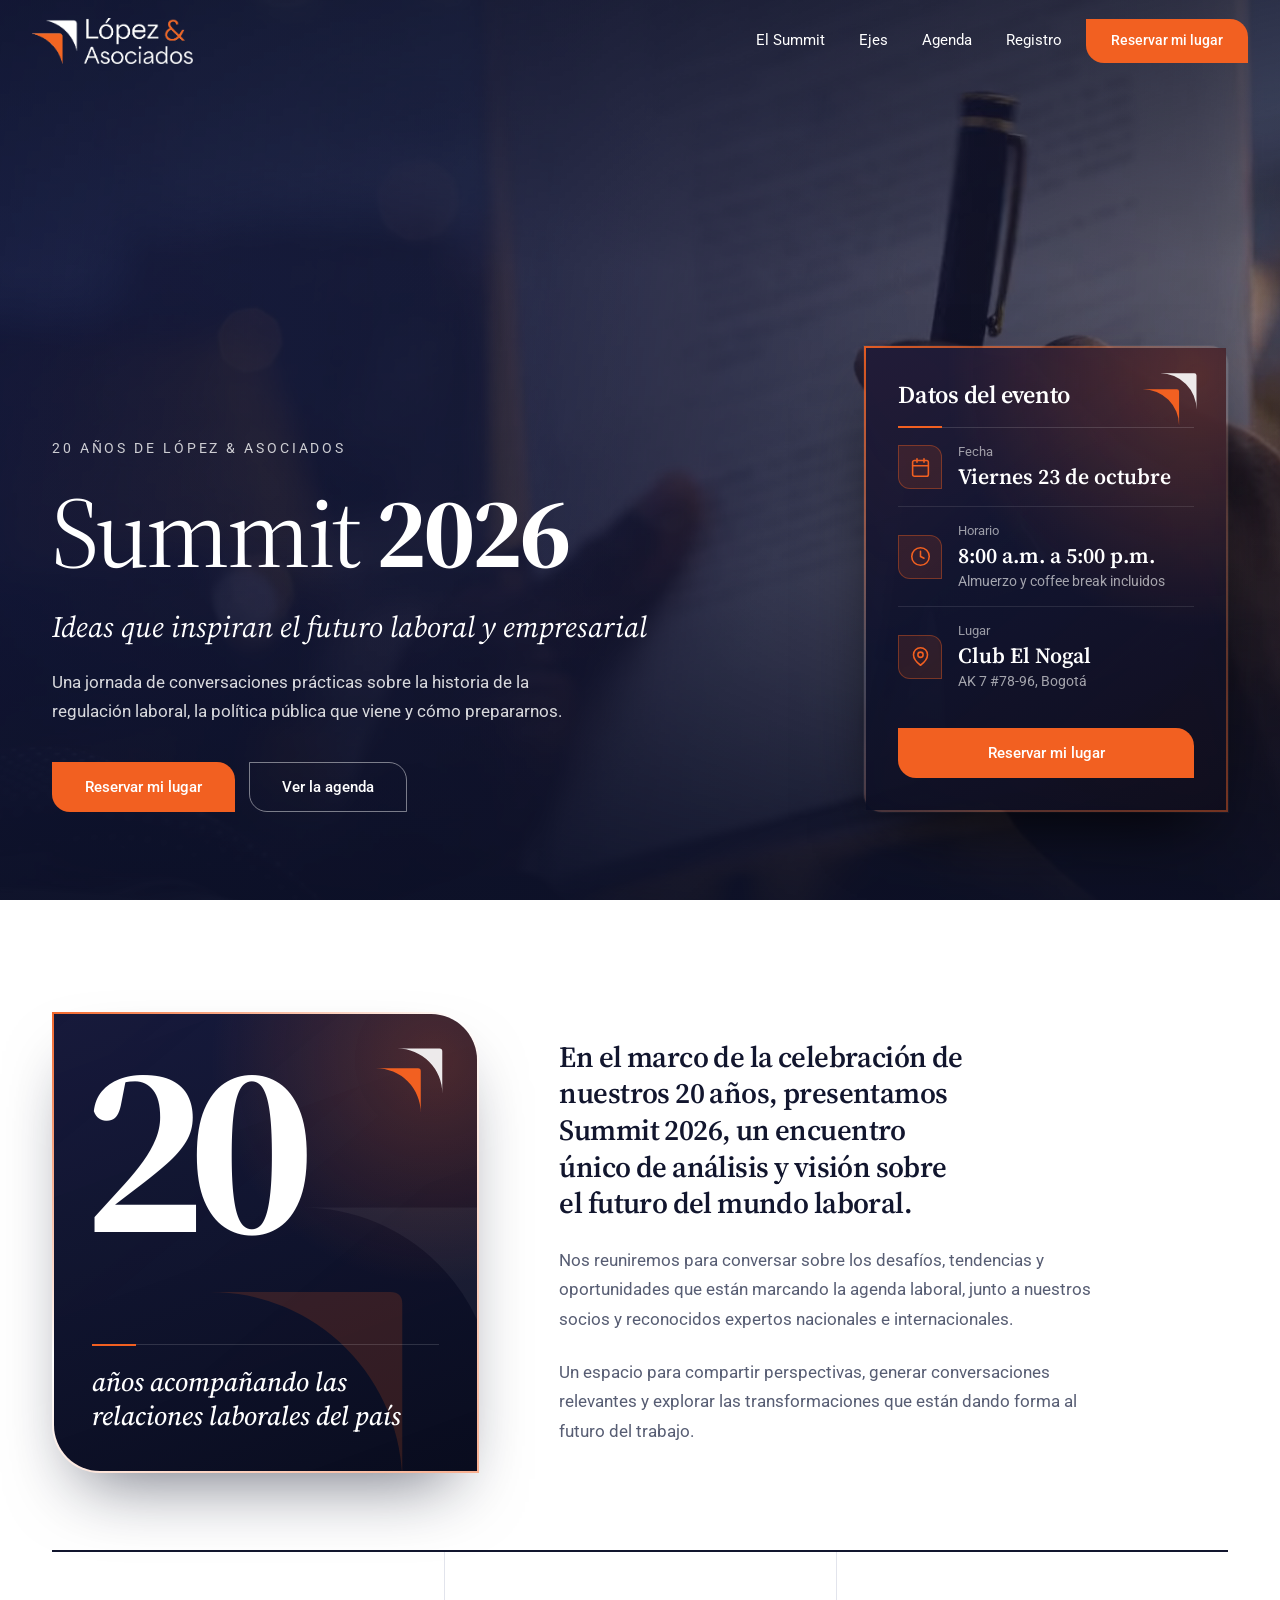
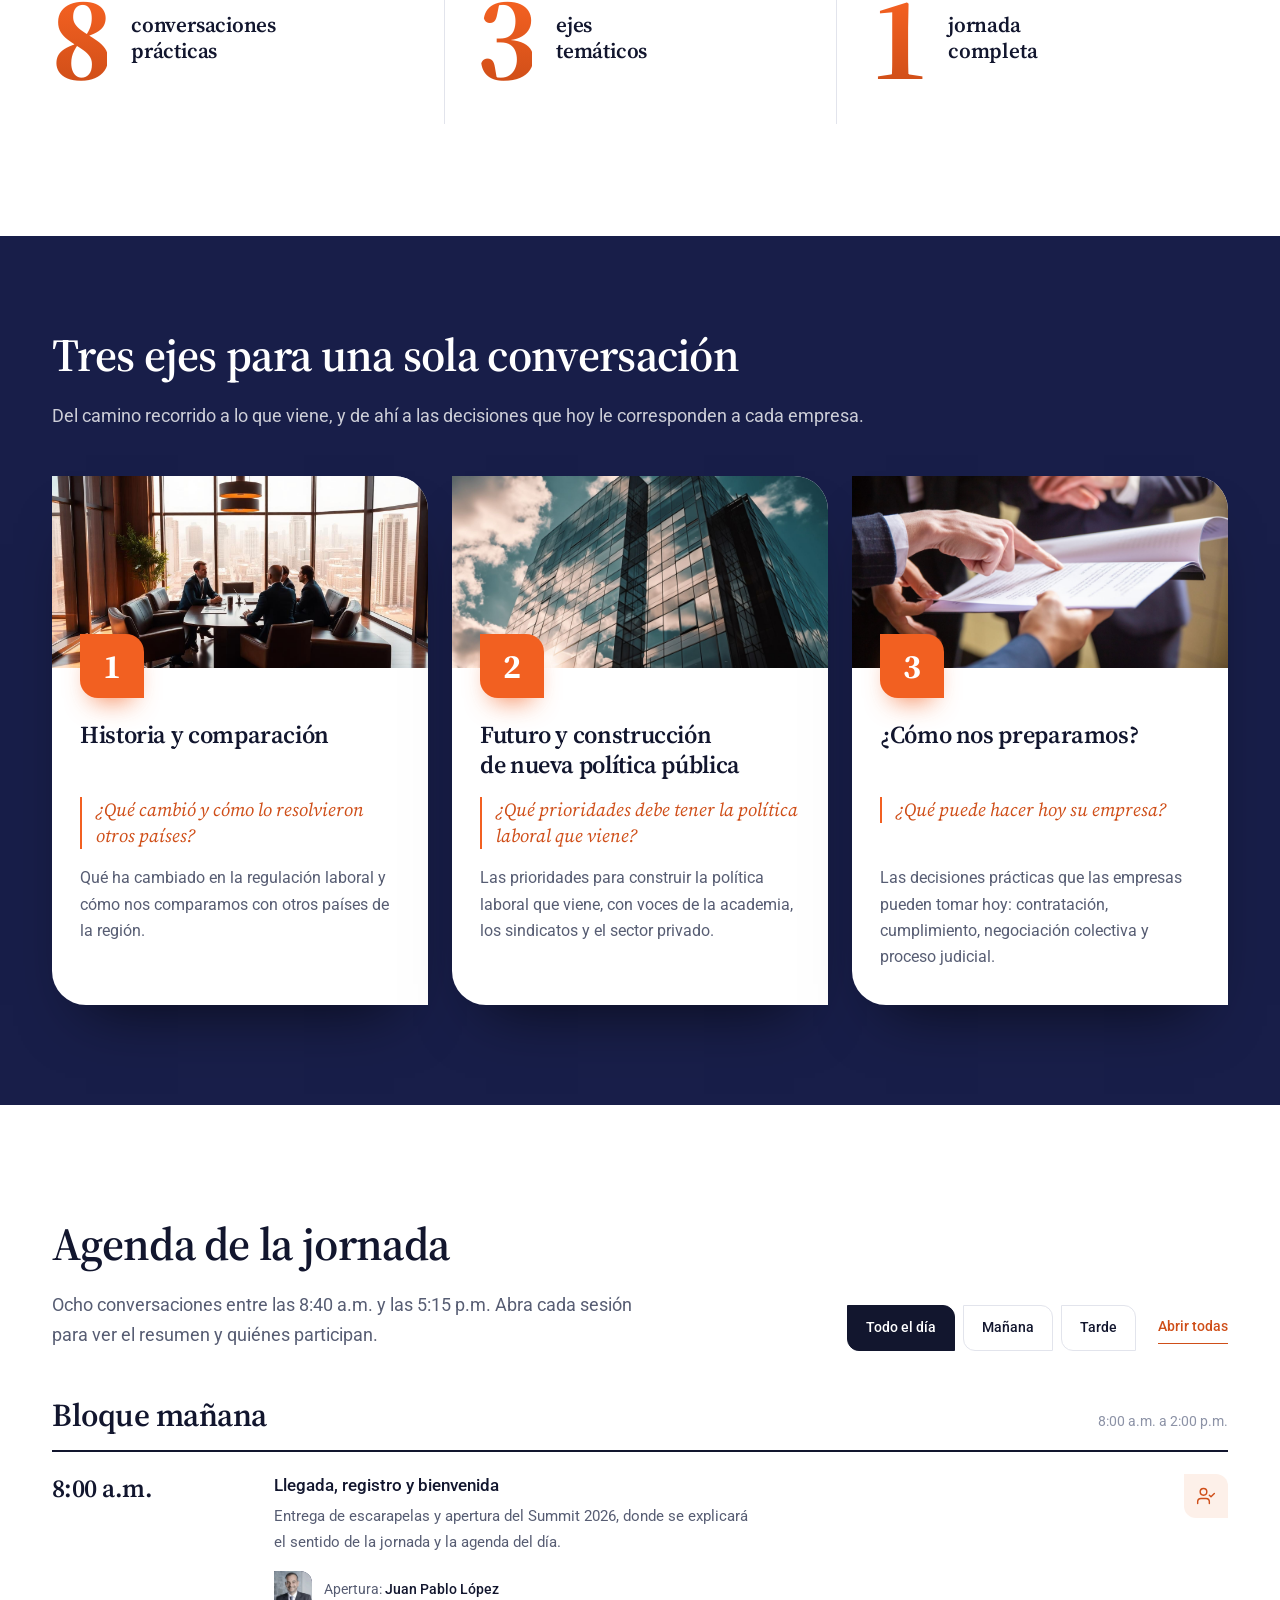
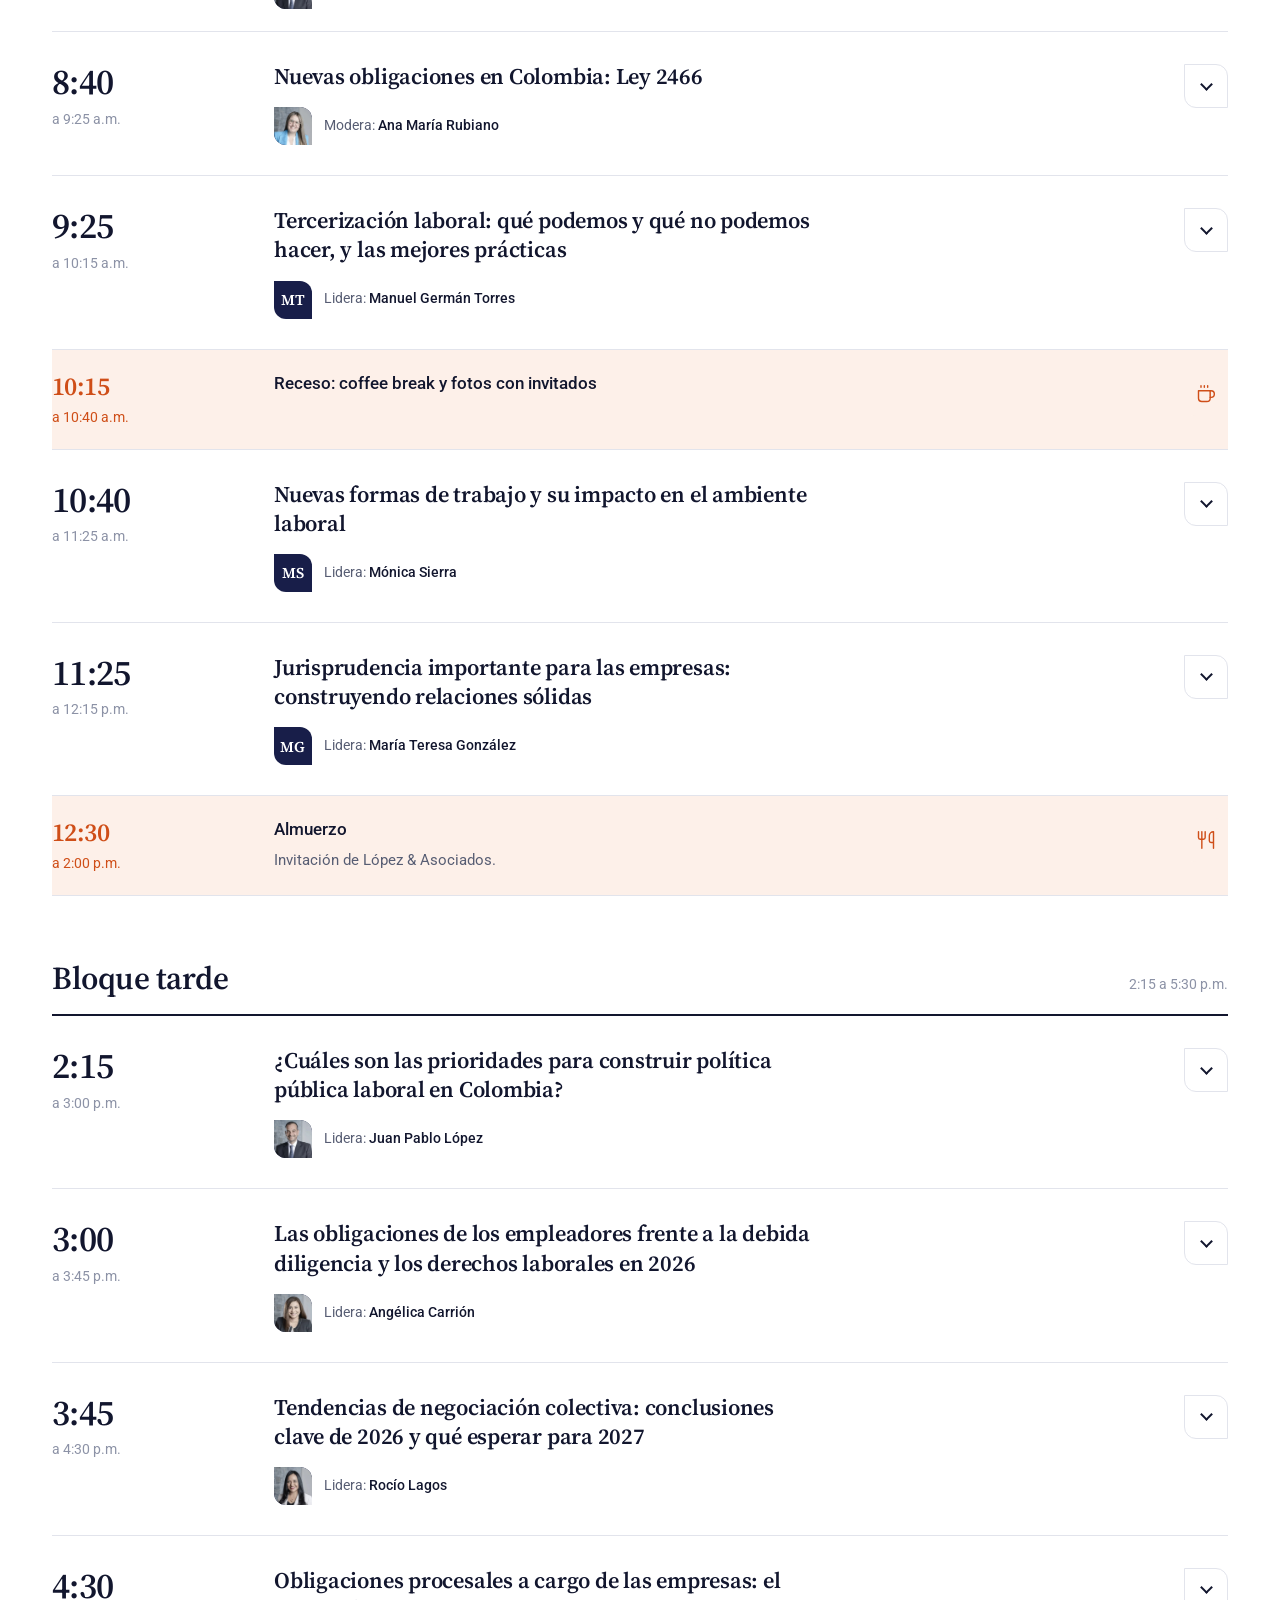
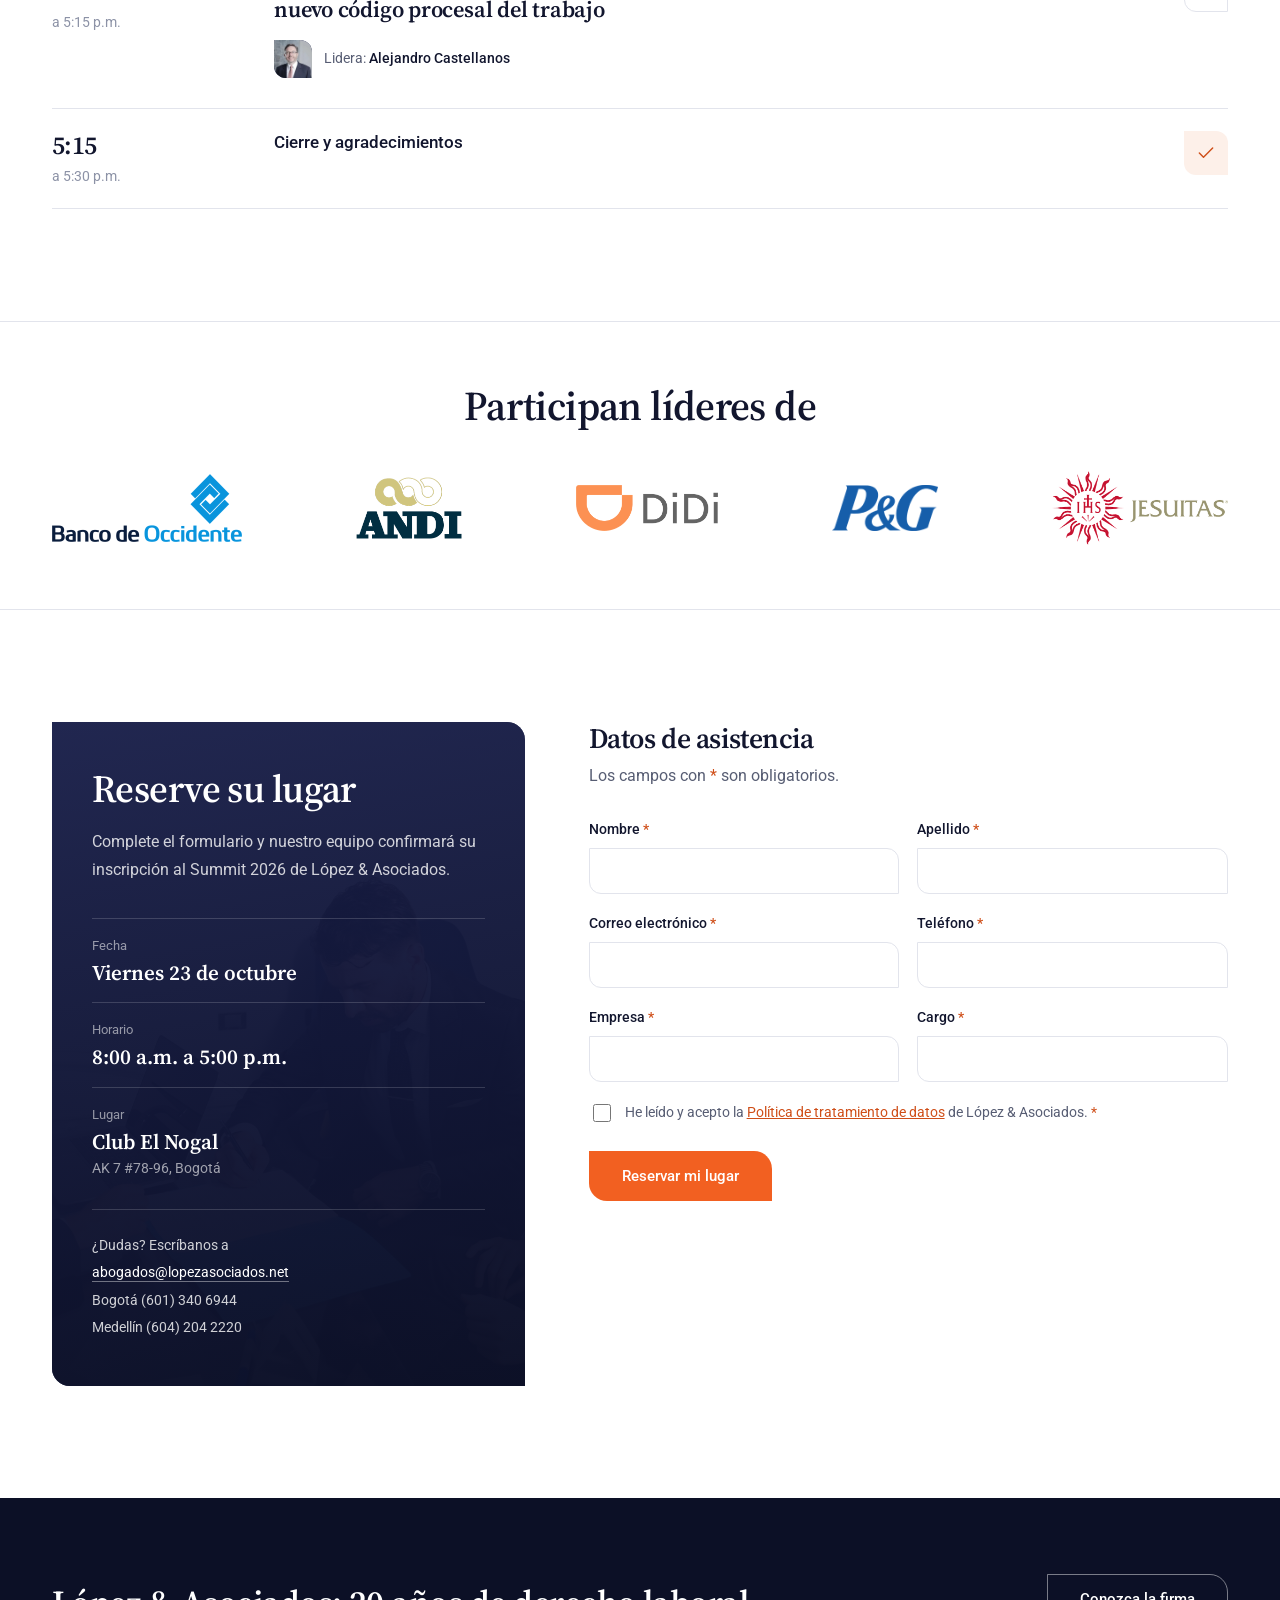
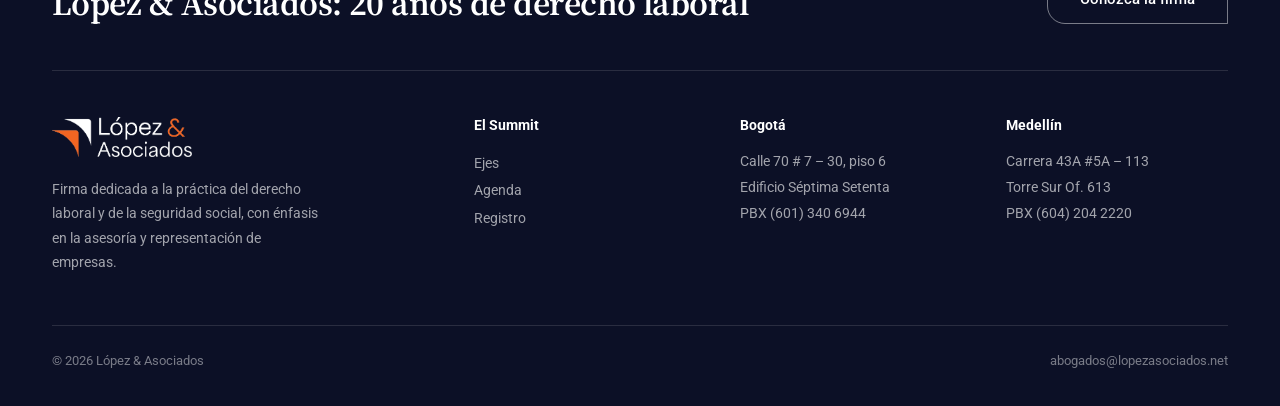
==== commit 9ca15a5c: "Sección Summit: subtítulo -4 pt y cifras 8-3-1 -2 pt" ====
--- a/index.html
+++ b/index.html
@@ -12,7 +12,7 @@
 <meta name="theme-color" content="#181e49">
 <link rel="icon" href="assets/img/favicon.png" type="image/png">
 <link rel="apple-touch-icon" href="assets/img/apple-touch-icon.png">
-<link rel="stylesheet" href="css/summit.css?v=b5590980">
+<link rel="stylesheet" href="css/summit.css?v=b6456bb8">
 <script type="application/ld+json">{"@context":"https://schema.org","@type":"Event","name":"Summit 2026","description":"Ideas que inspiran el futuro laboral y empresarial.","startDate":"2026-10-23T08:00:00-05:00","endDate":"2026-10-23T17:00:00-05:00","eventAttendanceMode":"https://schema.org/OfflineEventAttendanceMode","eventStatus":"https://schema.org/EventScheduled","location":{"@type":"Place","name":"Club El Nogal","address":{"@type":"PostalAddress","streetAddress":"AK 7 #78-96","addressLocality":"Bogotá","addressCountry":"CO"}},"organizer":{"@type":"Organization","name":"López & Asociados","url":"https://www.lopezasociados.net"},"image":"https://upwyse.github.io/Lopez-asociados-landing/assets/img/og-summit.jpg"}</script>
 <script>document.documentElement.classList.remove('no-js');
 /* Logos de participantes: prueba otras extensiones y, si no hay archivo, muestra el nombre */
--- a/css/summit.css
+++ b/css/summit.css
@@ -309,7 +309,7 @@
 
 .intro-copy .lead{
   max-width:32ch; color:var(--ink);
-  font-family:var(--serif); font-weight:600; font-size:clamp(1.625rem,2.6vw,2.5rem); line-height:1.25; letter-spacing:-.02em;
+  font-family:var(--serif); font-weight:600; font-size:clamp(1.375rem,calc(2.6vw - 0.25rem),2.25rem); line-height:1.25; letter-spacing:-.02em;
   text-wrap:balance;
 }
 .intro-copy .body{margin-top:1.5rem; font-size:clamp(1.0625rem,1.35vw,1.1875rem); max-width:56ch;}
@@ -326,7 +326,7 @@
 .fact:first-child{border-left:0; padding-left:0;}
 .fact b{
   font-family:var(--serif); font-weight:700; line-height:.8; letter-spacing:-.05em;
-  font-size:clamp(5rem,9.5vw,10rem);
+  font-size:clamp(4.875rem,calc(9.5vw - 0.125rem),9.875rem);
   background:linear-gradient(180deg, var(--orange) 15%, var(--orange-700) 100%);
   -webkit-background-clip:text; background-clip:text; color:transparent;
 }
@@ -340,7 +340,7 @@
   .anniv{min-height:18.75rem; border-radius:0 2.5rem 0 2.5rem;}
   .anniv .big{font-size:clamp(7.5rem,min(42vw,46vh),14.375rem);}
   .fact{flex-direction:column; align-items:flex-start; gap:0.875rem; padding:1.5rem 0.875rem;}
-  .fact b{font-size:clamp(3.25rem,16vw,5.5rem);}
+  .fact b{font-size:clamp(3.125rem,calc(16vw - 0.125rem),5.375rem);}
   .fact span{font-size:clamp(0.875rem,3.3vw,1.125rem); max-width:none;}
 }
 /* Celulares: una cifra por fila, numeral grande y etiqueta al lado */
@@ -351,7 +351,7 @@
     padding:1.25rem 0; border-left:0; border-top:1px solid var(--line);
   }
   .fact:first-child{border-top:0;}
-  .fact b{font-size:4.5rem; min-width:3rem;}
+  .fact b{font-size:4.375rem; min-width:3rem;}
   .fact span{font-size:1.1875rem; max-width:none;}
 }
 
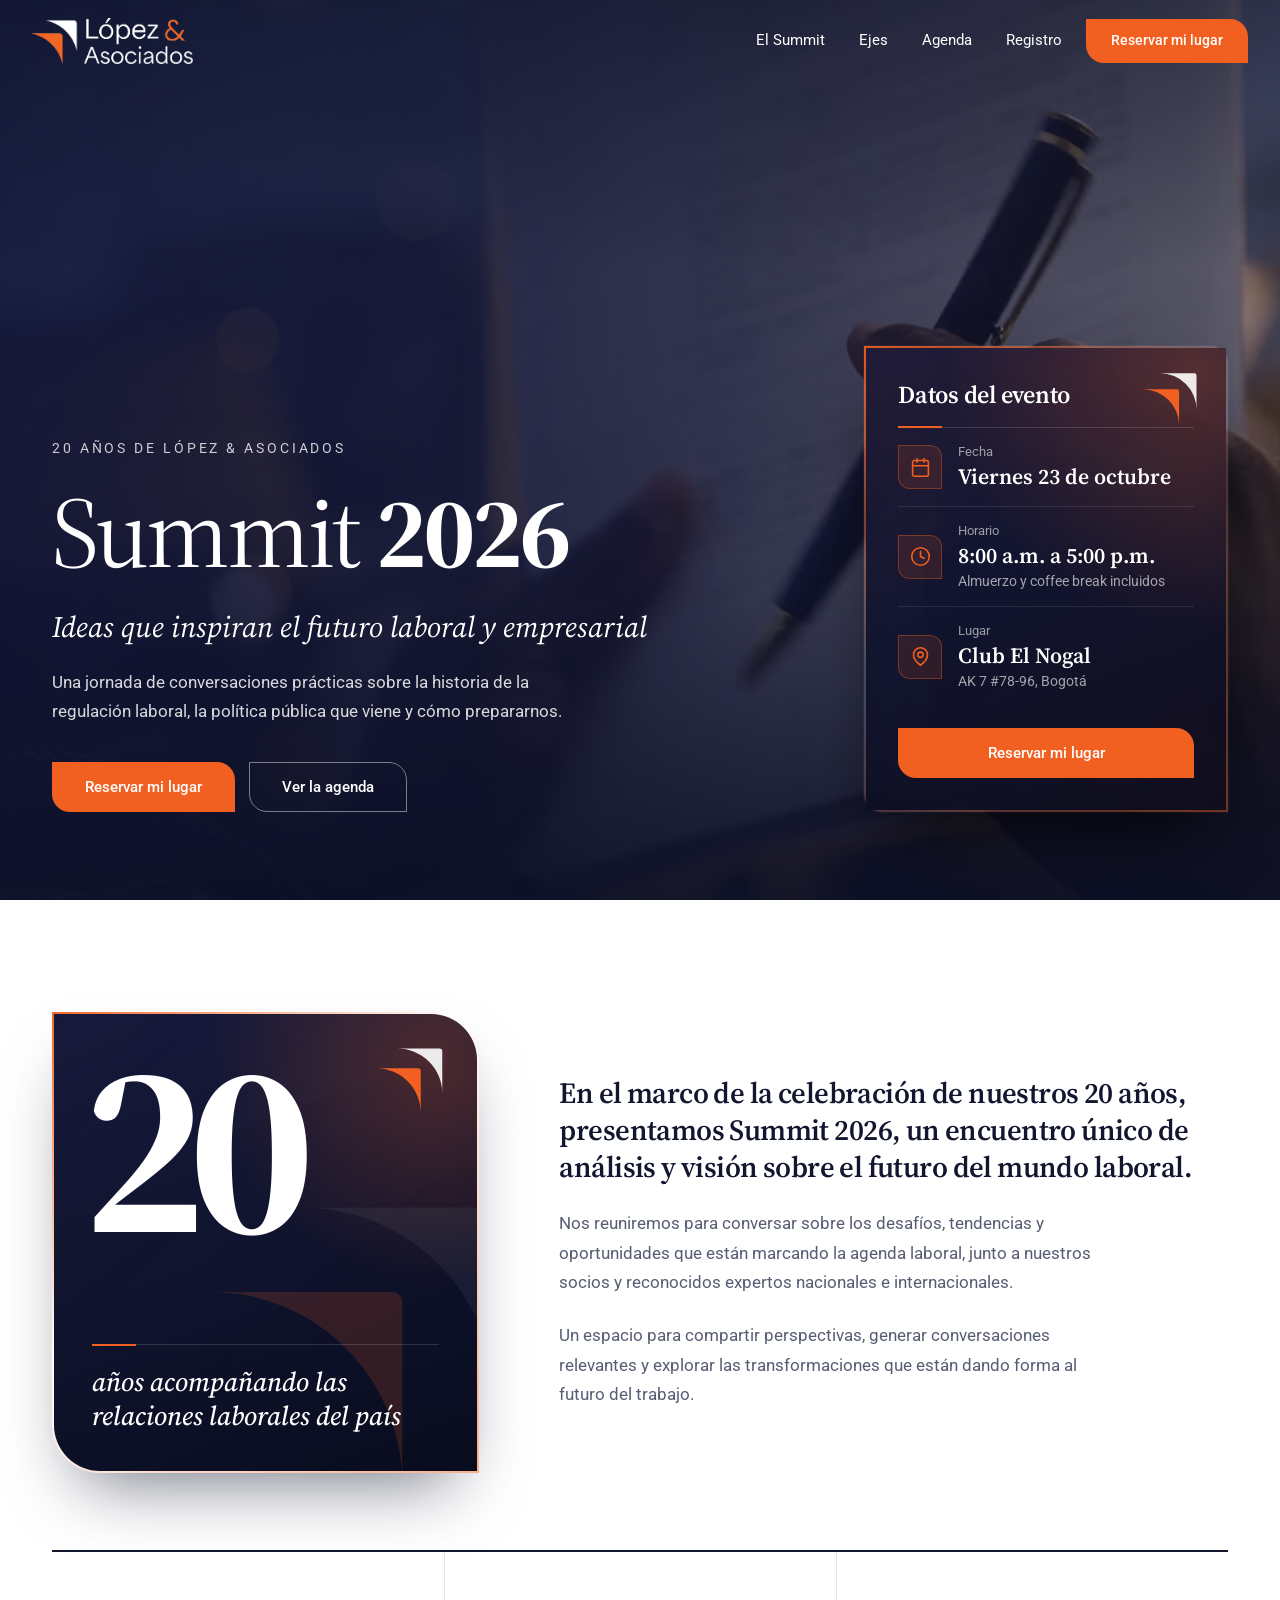
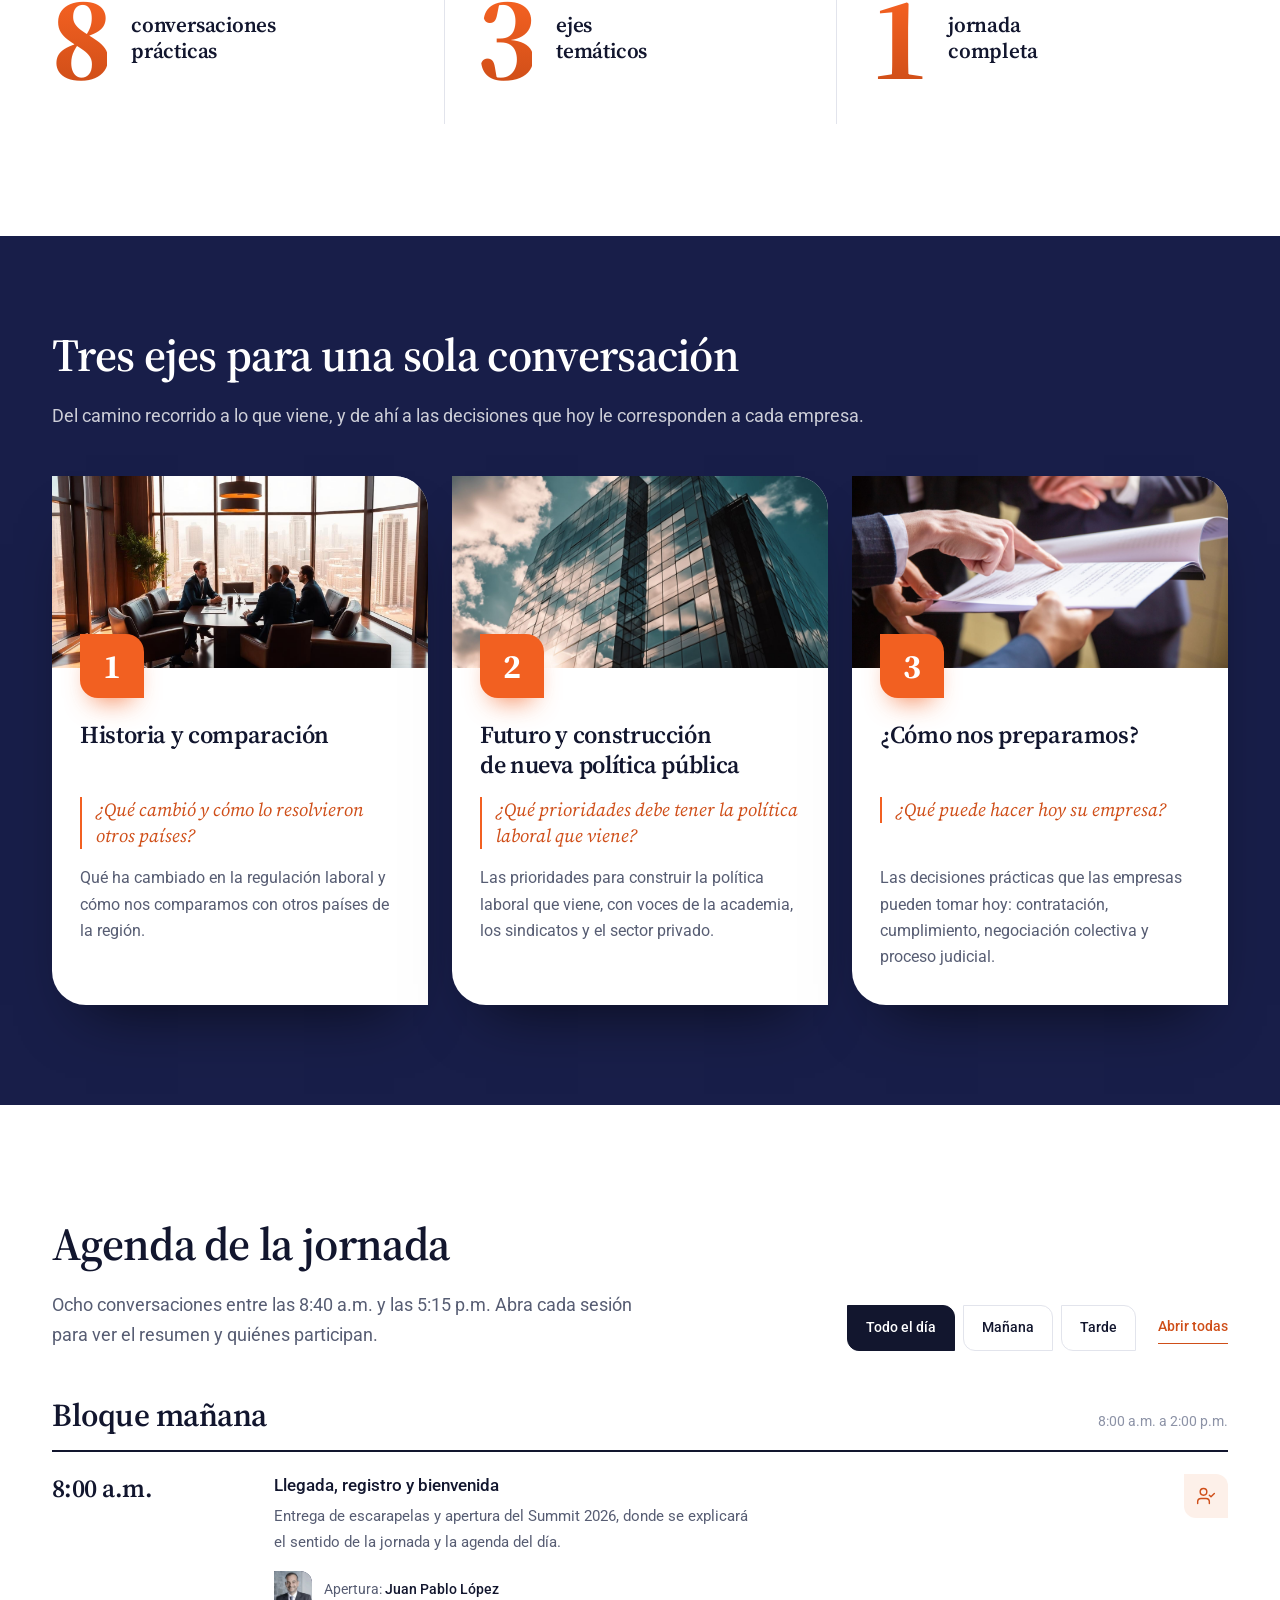
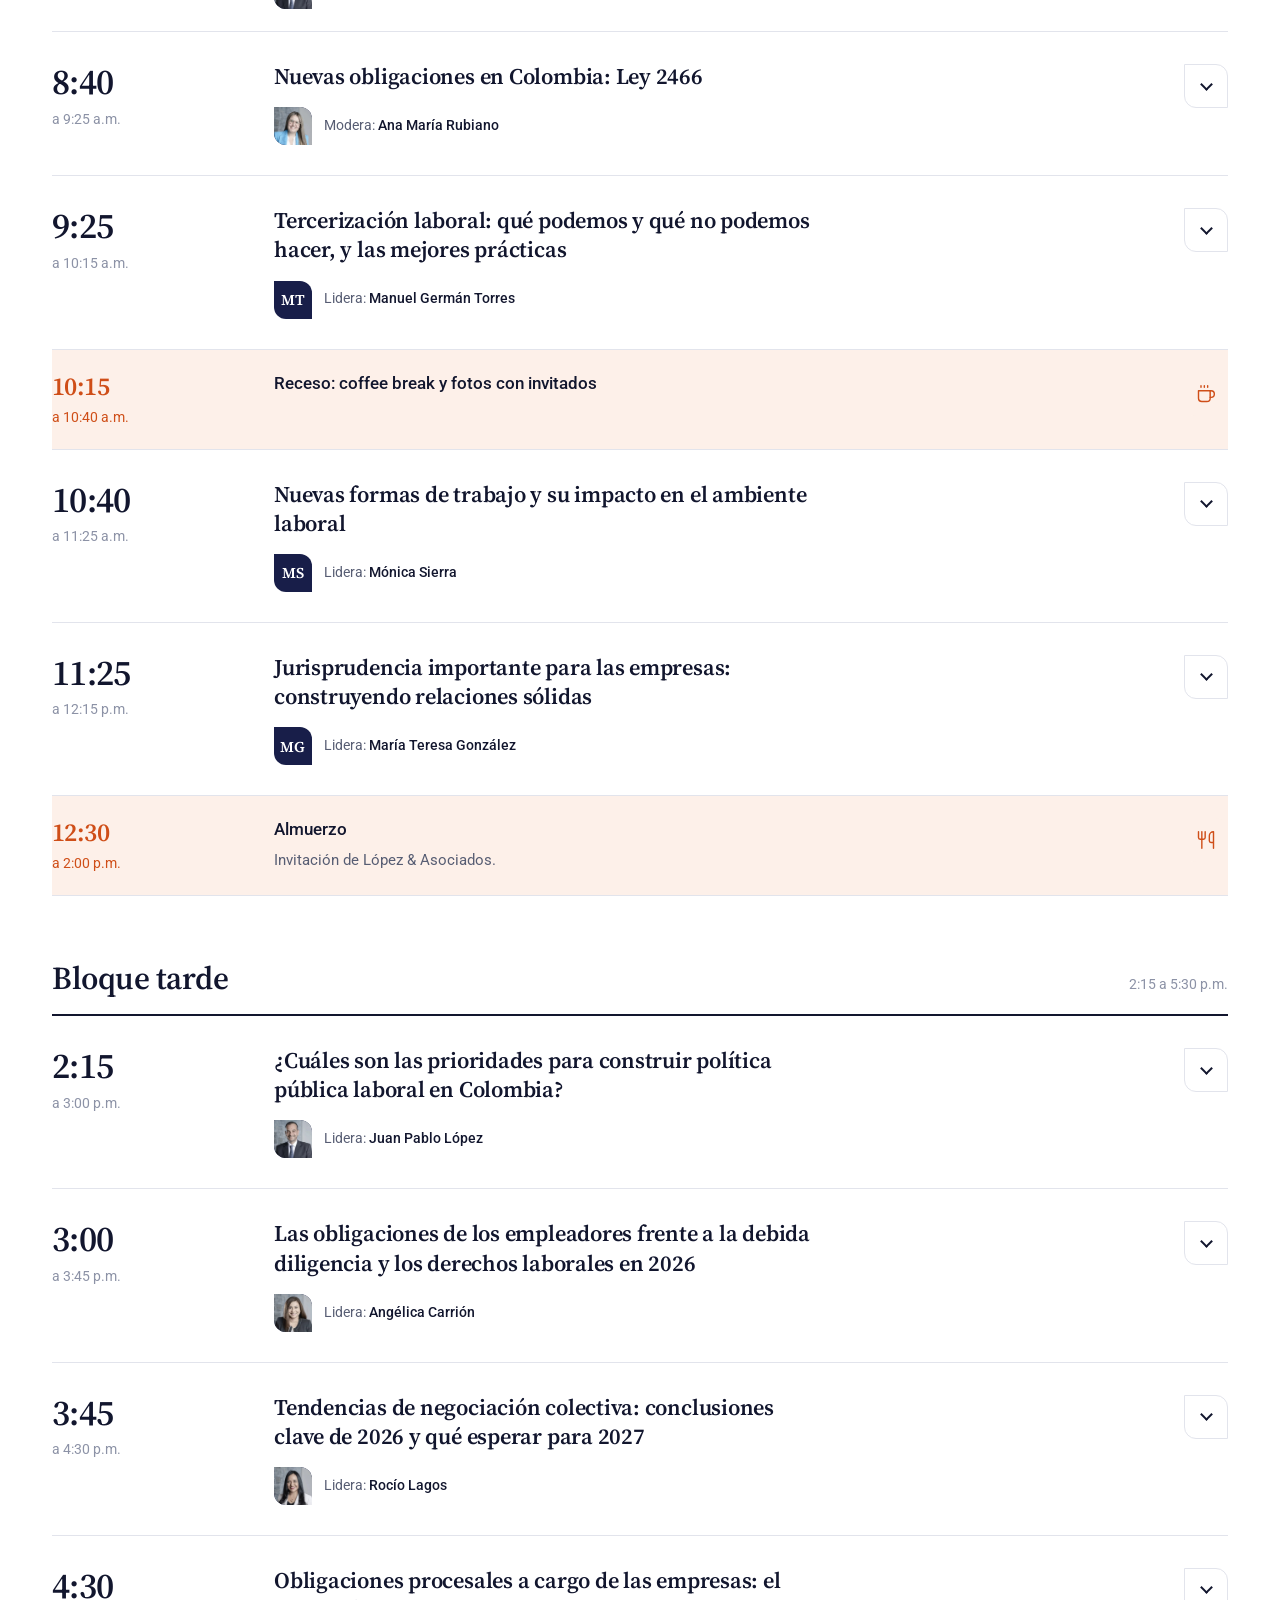
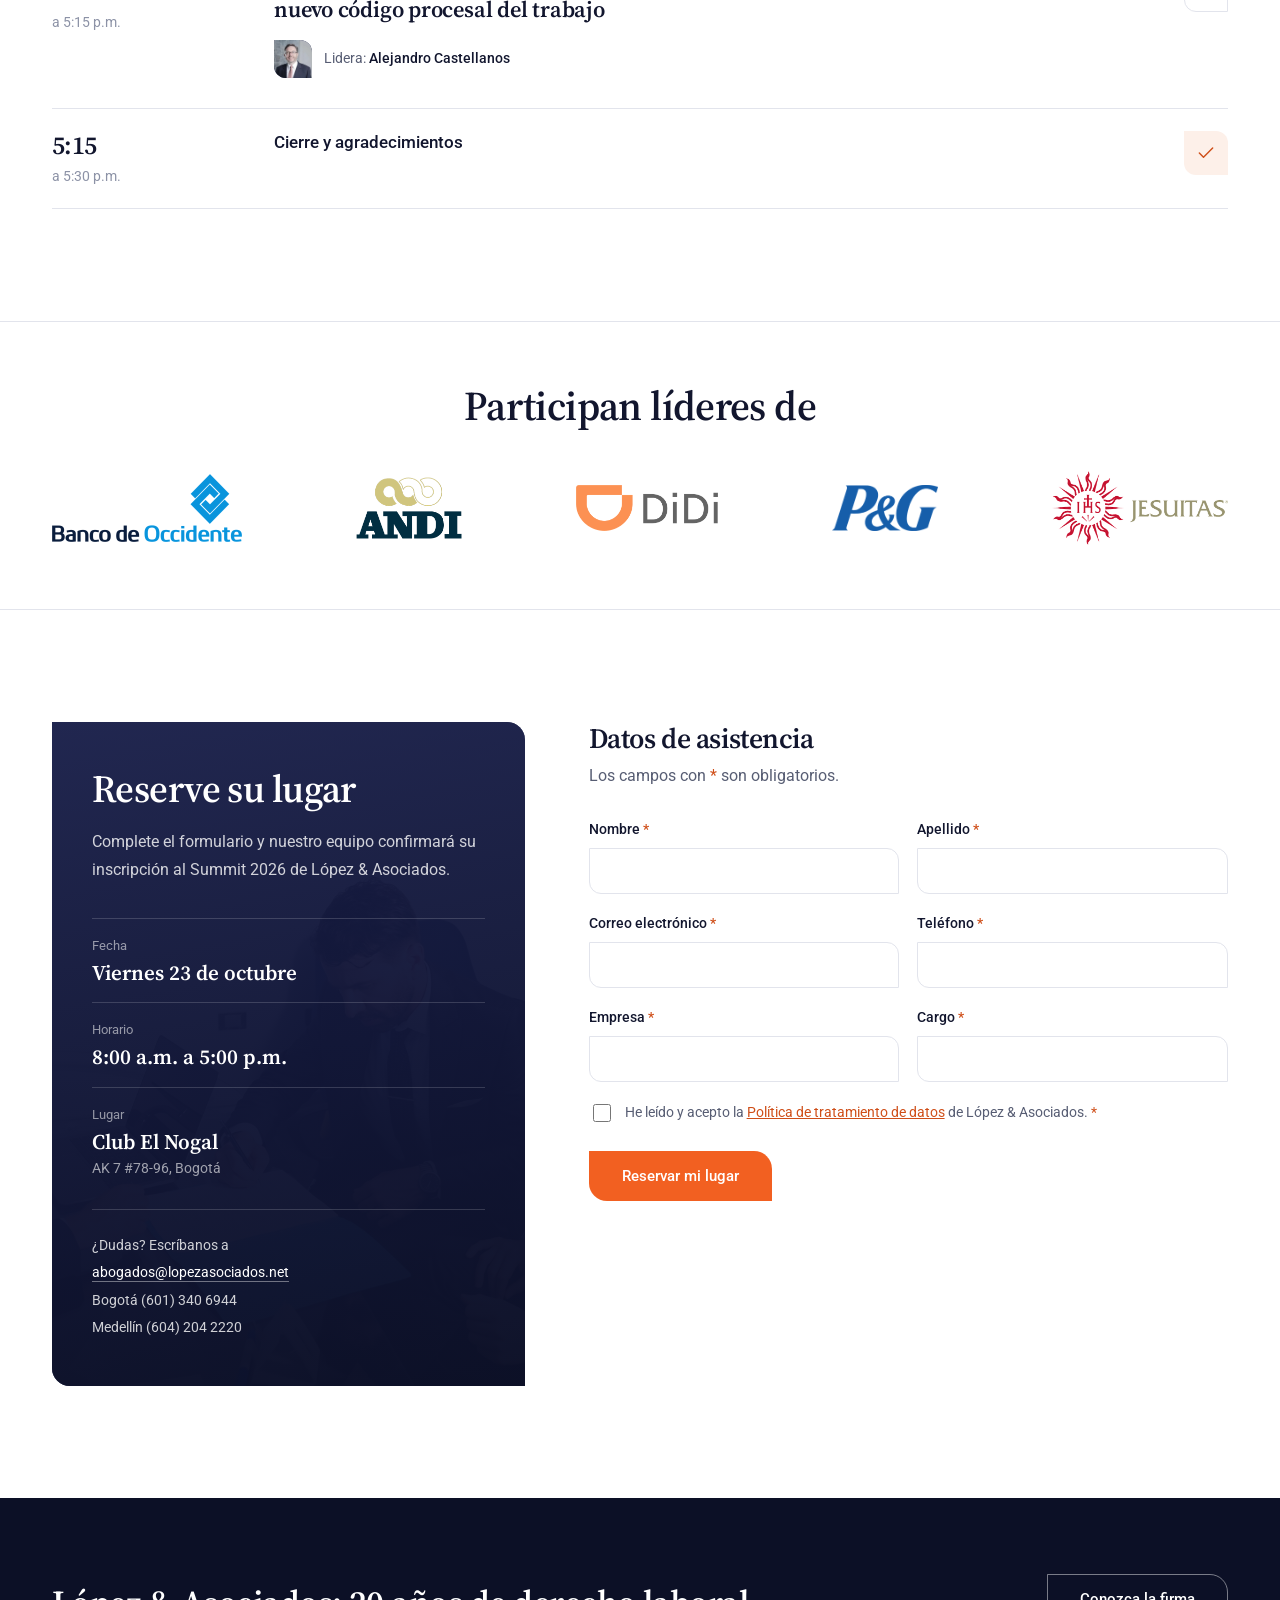
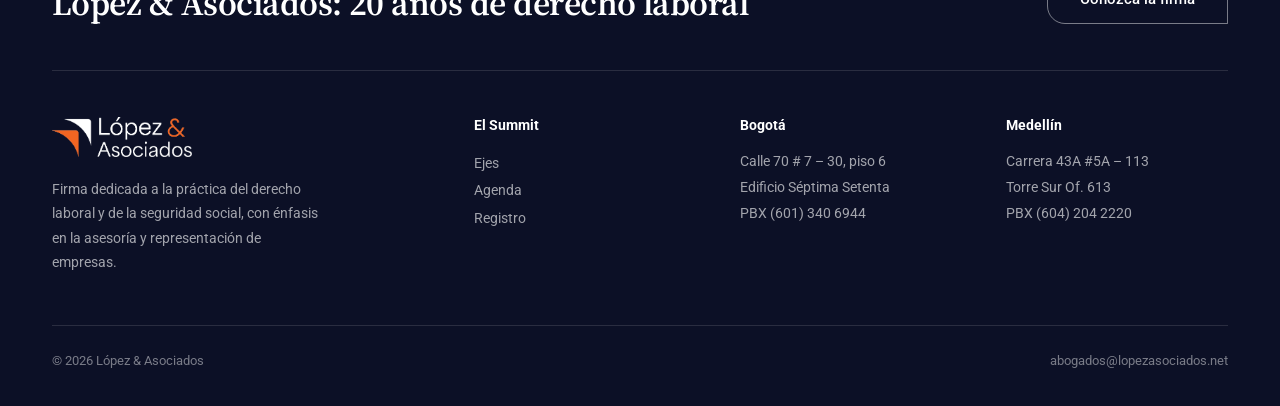
==== commit 75569d4b: "Subtítulo de la sección Summit en 3-4 líneas" ====
--- a/index.html
+++ b/index.html
@@ -12,7 +12,7 @@
 <meta name="theme-color" content="#181e49">
 <link rel="icon" href="assets/img/favicon.png" type="image/png">
 <link rel="apple-touch-icon" href="assets/img/apple-touch-icon.png">
-<link rel="stylesheet" href="css/summit.css?v=b6456bb8">
+<link rel="stylesheet" href="css/summit.css?v=2a783a4a">
 <script type="application/ld+json">{"@context":"https://schema.org","@type":"Event","name":"Summit 2026","description":"Ideas que inspiran el futuro laboral y empresarial.","startDate":"2026-10-23T08:00:00-05:00","endDate":"2026-10-23T17:00:00-05:00","eventAttendanceMode":"https://schema.org/OfflineEventAttendanceMode","eventStatus":"https://schema.org/EventScheduled","location":{"@type":"Place","name":"Club El Nogal","address":{"@type":"PostalAddress","streetAddress":"AK 7 #78-96","addressLocality":"Bogotá","addressCountry":"CO"}},"organizer":{"@type":"Organization","name":"López & Asociados","url":"https://www.lopezasociados.net"},"image":"https://upwyse.github.io/Lopez-asociados-landing/assets/img/og-summit.jpg"}</script>
 <script>document.documentElement.classList.remove('no-js');
 /* Logos de participantes: prueba otras extensiones y, si no hay archivo, muestra el nombre */
--- a/css/summit.css
+++ b/css/summit.css
@@ -308,7 +308,7 @@
 .anniv p::before{content:""; position:absolute; left:0; top:-1px; width:2.75rem; height:0.125rem; background:var(--orange);}
 
 .intro-copy .lead{
-  max-width:32ch; color:var(--ink);
+  max-width:none; color:var(--ink);
   font-family:var(--serif); font-weight:600; font-size:clamp(1.375rem,calc(2.6vw - 0.25rem),2.25rem); line-height:1.25; letter-spacing:-.02em;
   text-wrap:balance;
 }
@@ -342,6 +342,10 @@
   .fact{flex-direction:column; align-items:flex-start; gap:0.875rem; padding:1.5rem 0.875rem;}
   .fact b{font-size:clamp(3.125rem,calc(16vw - 0.125rem),5.375rem);}
   .fact span{font-size:clamp(0.875rem,3.3vw,1.125rem); max-width:none;}
+}
+/* Celulares: el subtítulo baja de tamaño para quedarse en 4 líneas */
+@media (max-width:560px){
+  .intro-copy .lead{font-size:clamp(1rem,4.75vw,1.25rem); letter-spacing:-.015em;}
 }
 /* Celulares: una cifra por fila, numeral grande y etiqueta al lado */
 @media (max-width:560px){
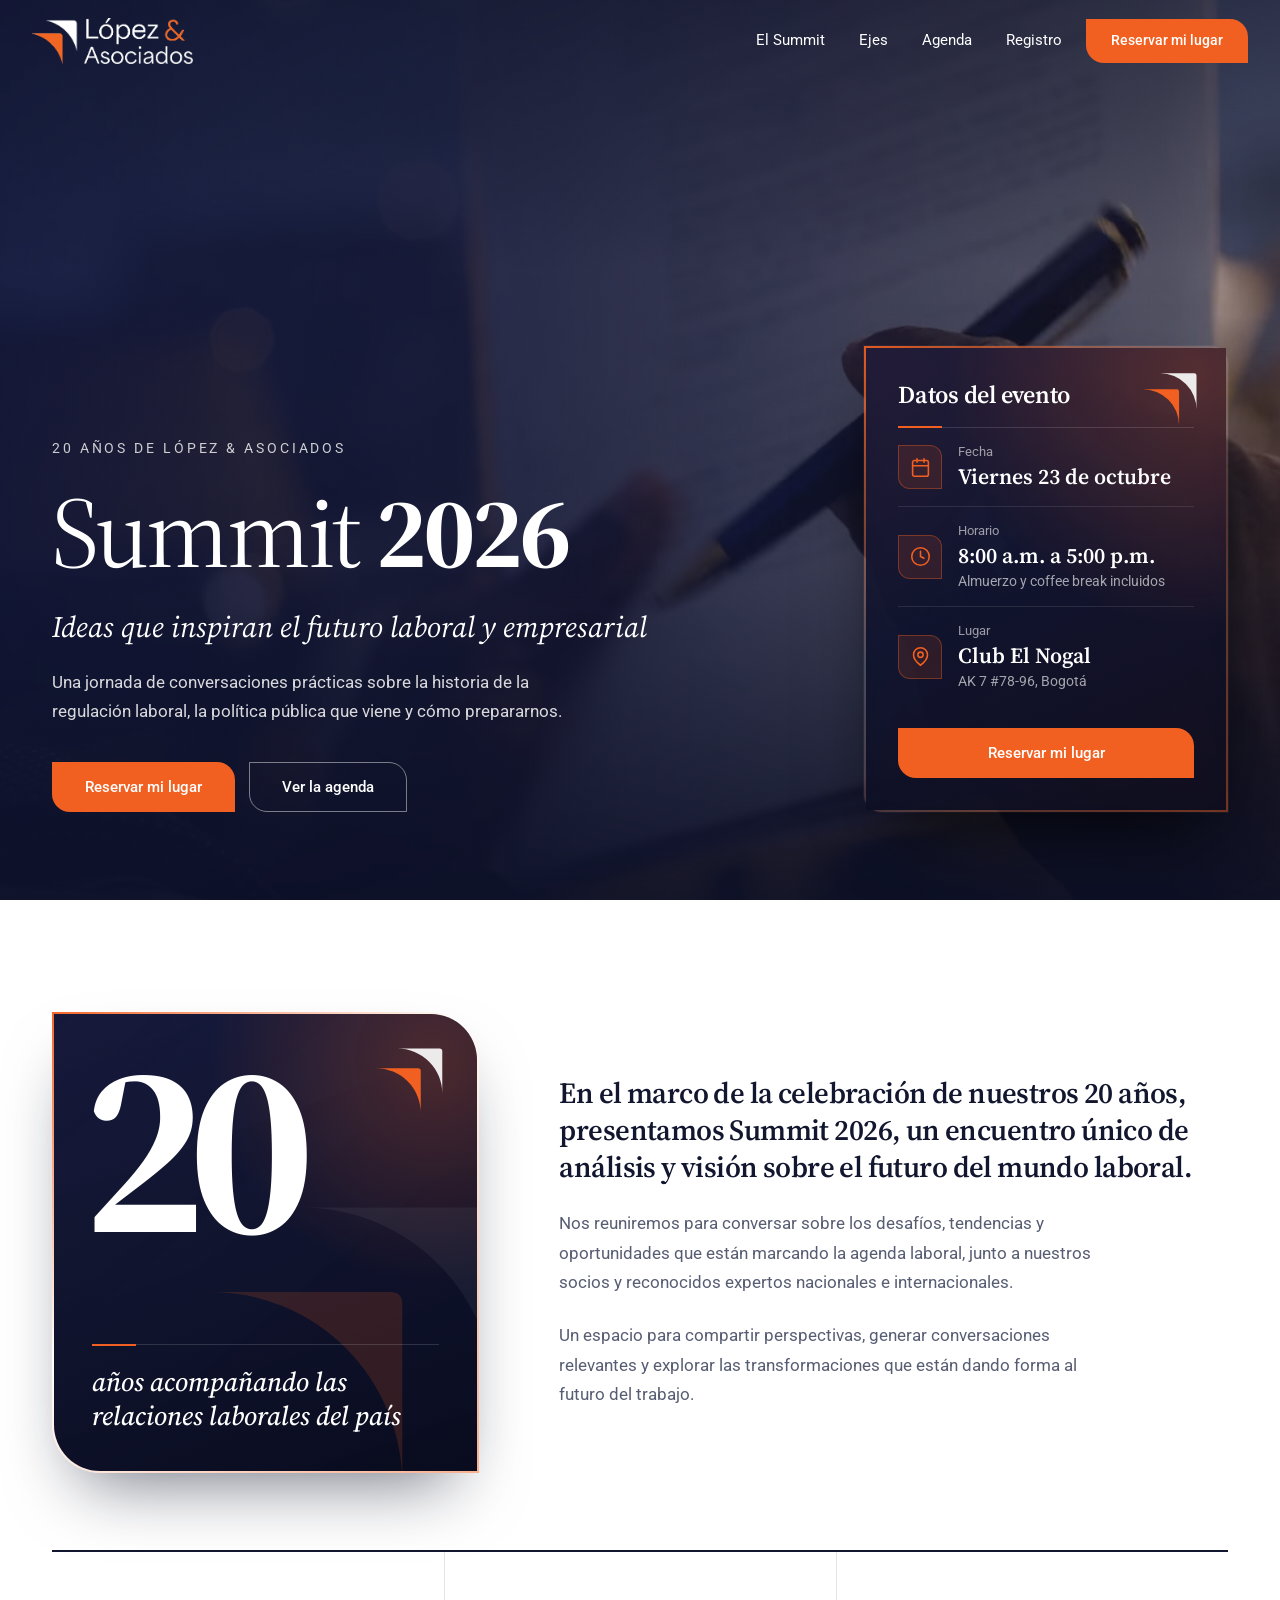
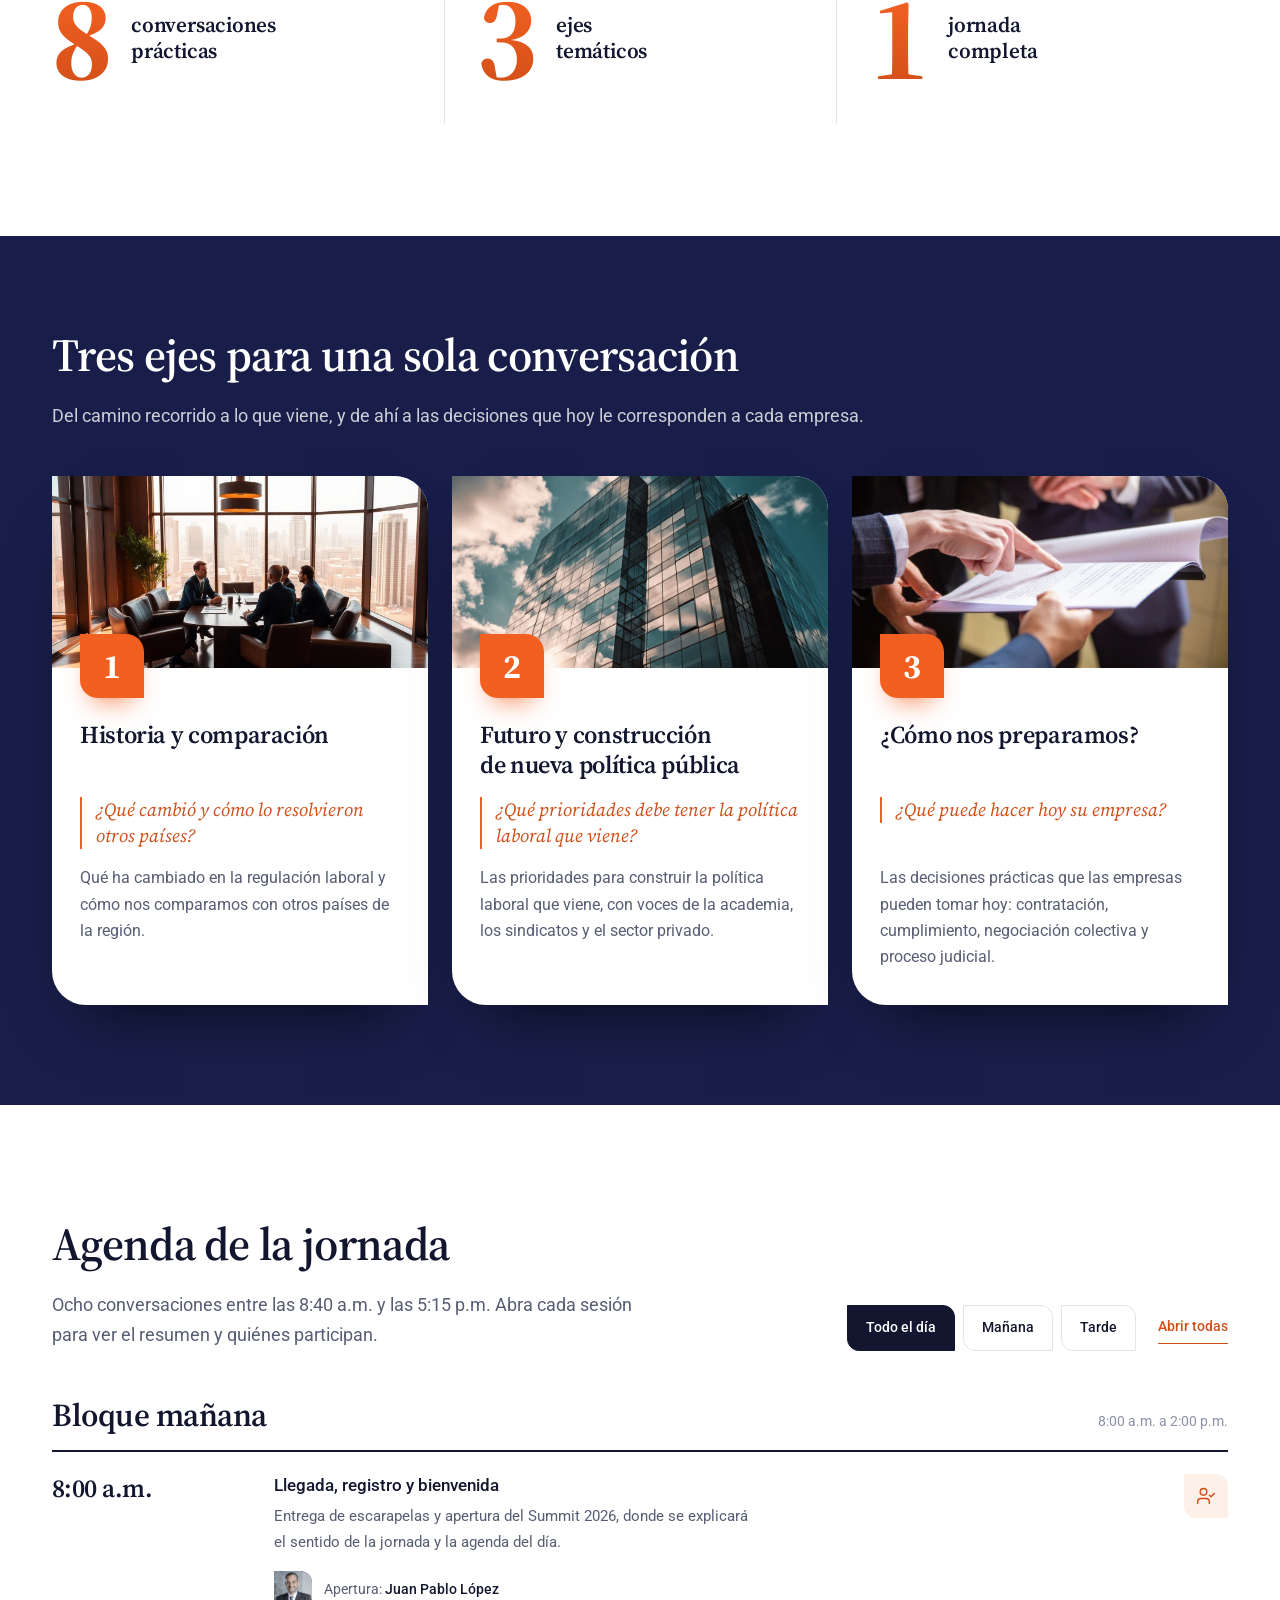
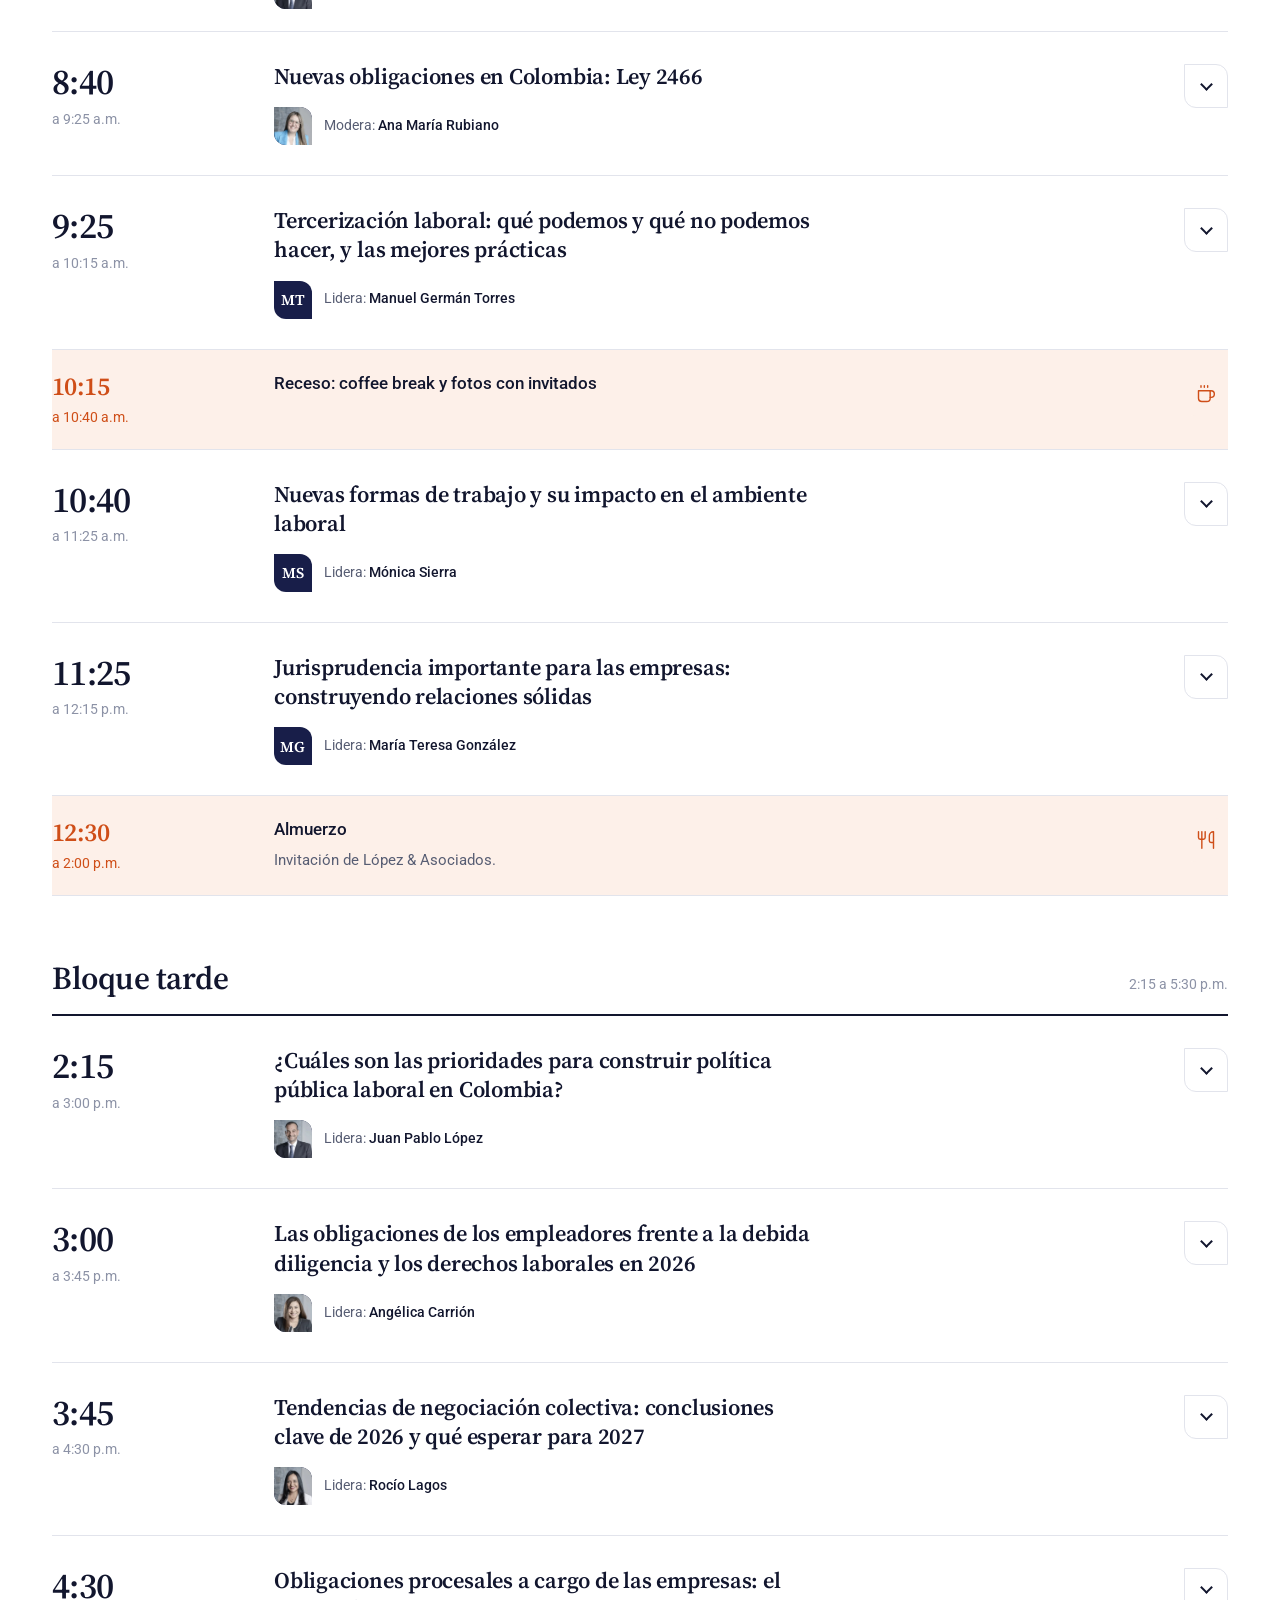
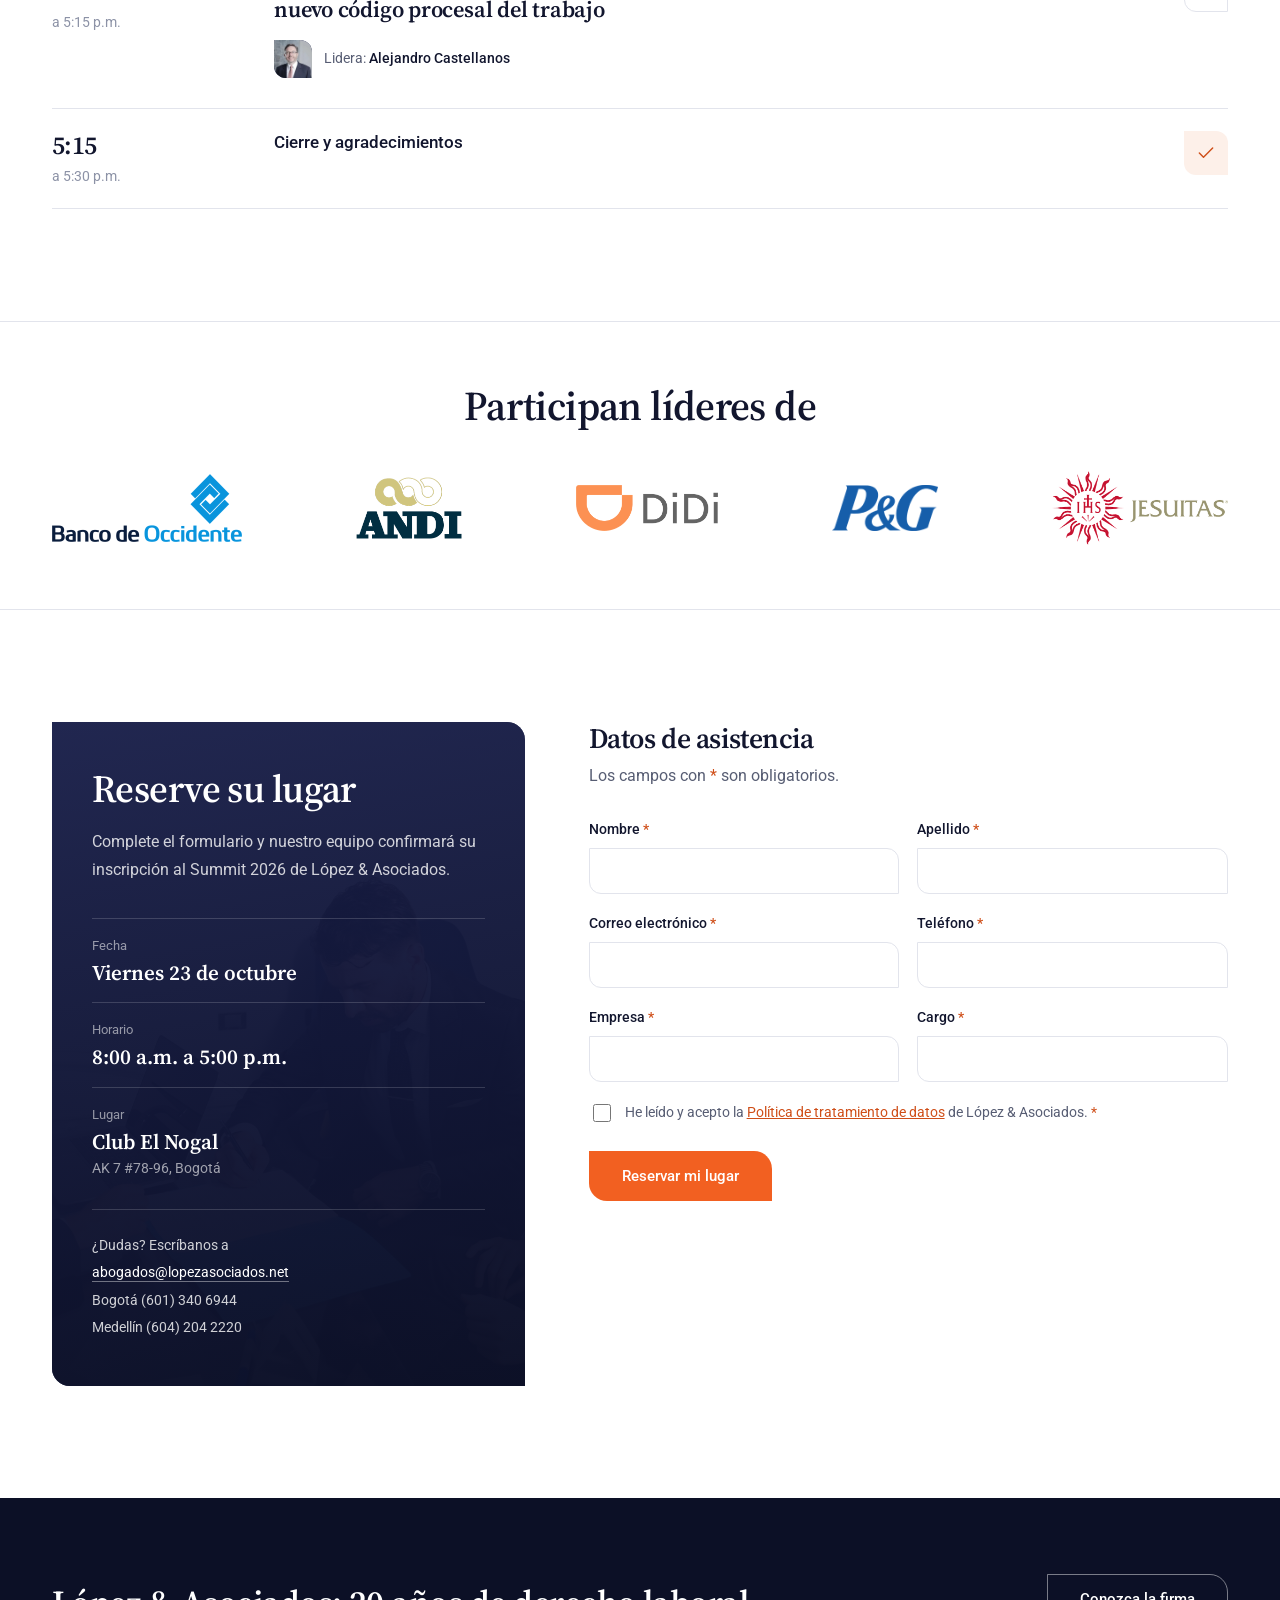
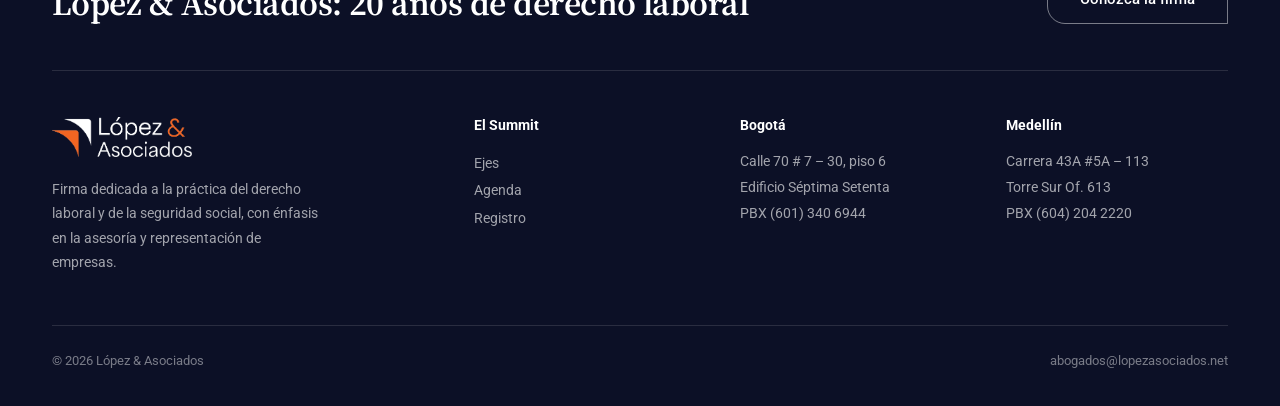
==== commit ccf6773d: "Cifras 8-3-1: el degradado ya no corta las curvas del 8 y el 3" ====
--- a/index.html
+++ b/index.html
@@ -12,7 +12,7 @@
 <meta name="theme-color" content="#181e49">
 <link rel="icon" href="assets/img/favicon.png" type="image/png">
 <link rel="apple-touch-icon" href="assets/img/apple-touch-icon.png">
-<link rel="stylesheet" href="css/summit.css?v=2a783a4a">
+<link rel="stylesheet" href="css/summit.css?v=0ae4c4b8">
 <script type="application/ld+json">{"@context":"https://schema.org","@type":"Event","name":"Summit 2026","description":"Ideas que inspiran el futuro laboral y empresarial.","startDate":"2026-10-23T08:00:00-05:00","endDate":"2026-10-23T17:00:00-05:00","eventAttendanceMode":"https://schema.org/OfflineEventAttendanceMode","eventStatus":"https://schema.org/EventScheduled","location":{"@type":"Place","name":"Club El Nogal","address":{"@type":"PostalAddress","streetAddress":"AK 7 #78-96","addressLocality":"Bogotá","addressCountry":"CO"}},"organizer":{"@type":"Organization","name":"López & Asociados","url":"https://www.lopezasociados.net"},"image":"https://upwyse.github.io/Lopez-asociados-landing/assets/img/og-summit.jpg"}</script>
 <script>document.documentElement.classList.remove('no-js');
 /* Logos de participantes: prueba otras extensiones y, si no hay archivo, muestra el nombre */
--- a/css/summit.css
+++ b/css/summit.css
@@ -327,6 +327,8 @@
 .fact b{
   font-family:var(--serif); font-weight:700; line-height:.8; letter-spacing:-.05em;
   font-size:clamp(4.875rem,calc(9.5vw - 0.125rem),9.875rem);
+  /* el degradado solo pinta dentro de la caja: se amplía para que no corte las curvas del 8 y el 3 */
+  padding:0.1em 0.14em 0.1em 0.02em; margin:-0.1em -0.14em -0.1em -0.02em;
   background:linear-gradient(180deg, var(--orange) 15%, var(--orange-700) 100%);
   -webkit-background-clip:text; background-clip:text; color:transparent;
 }
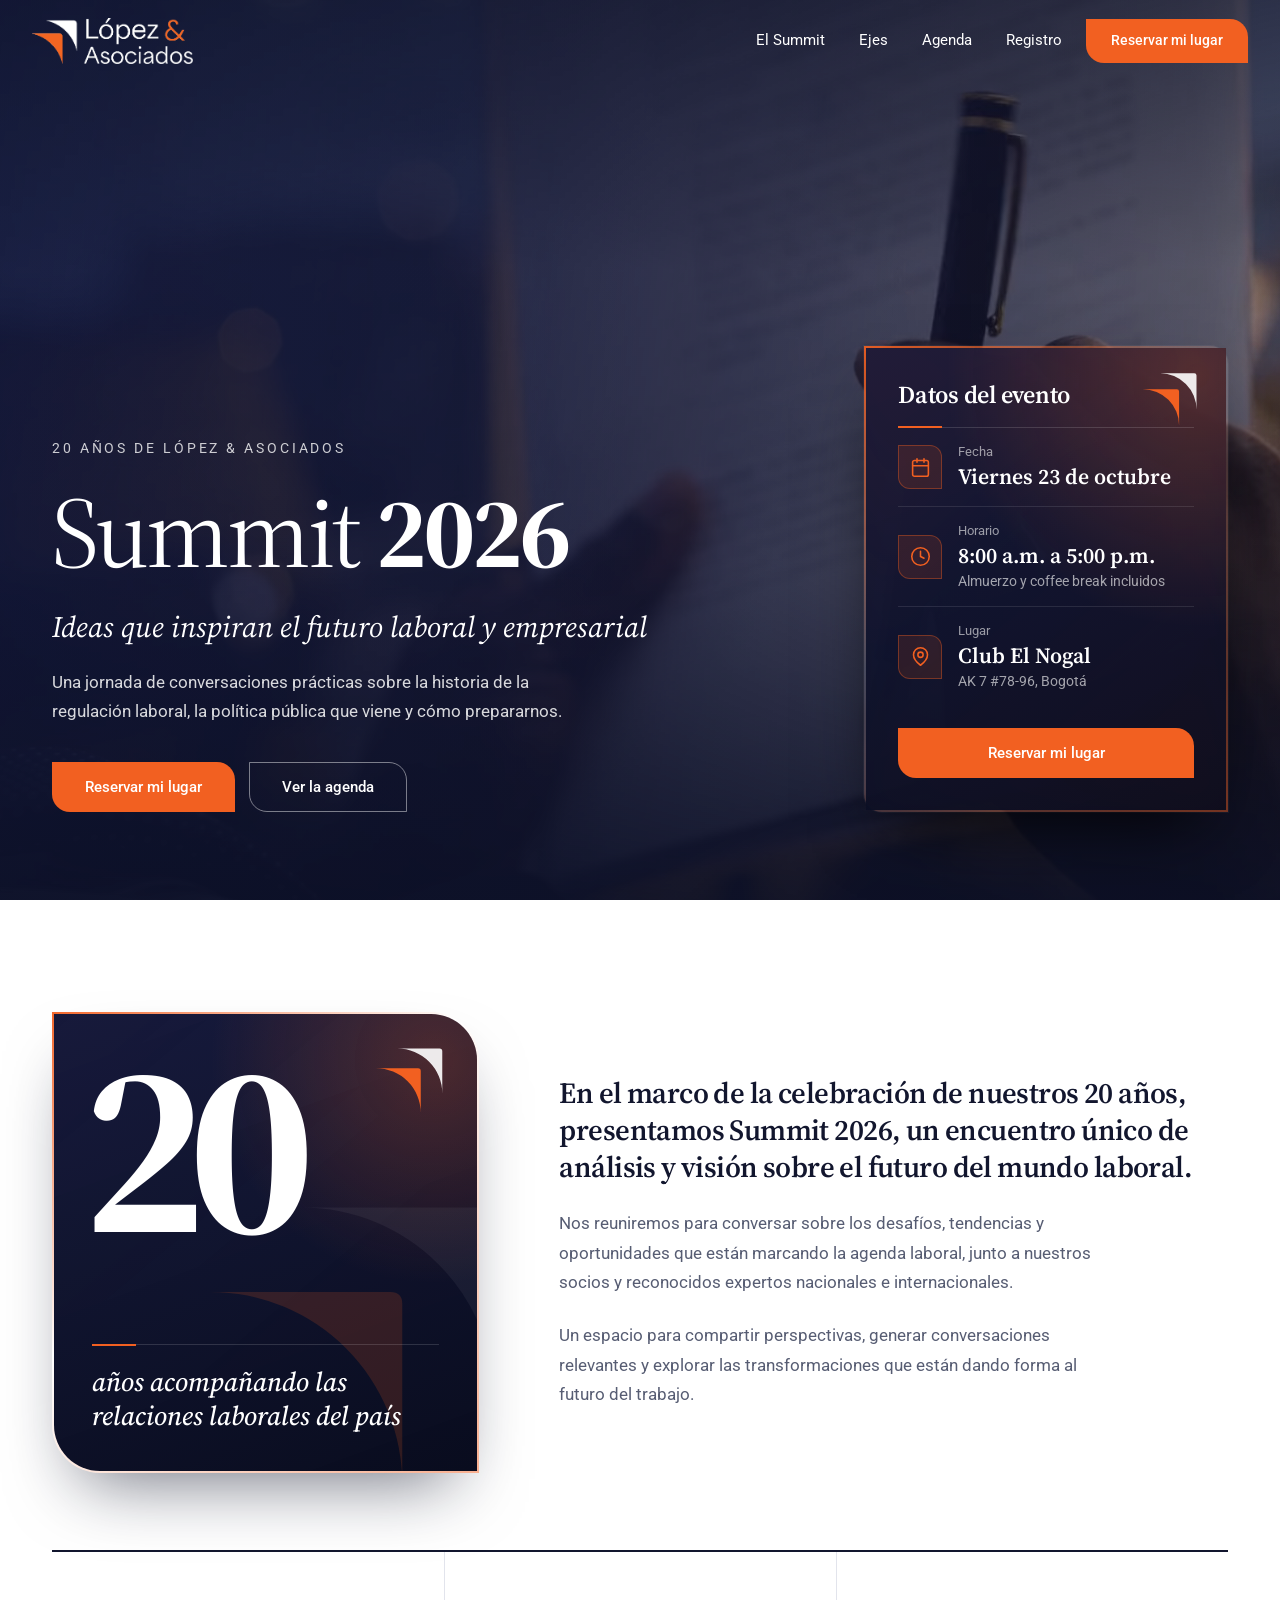
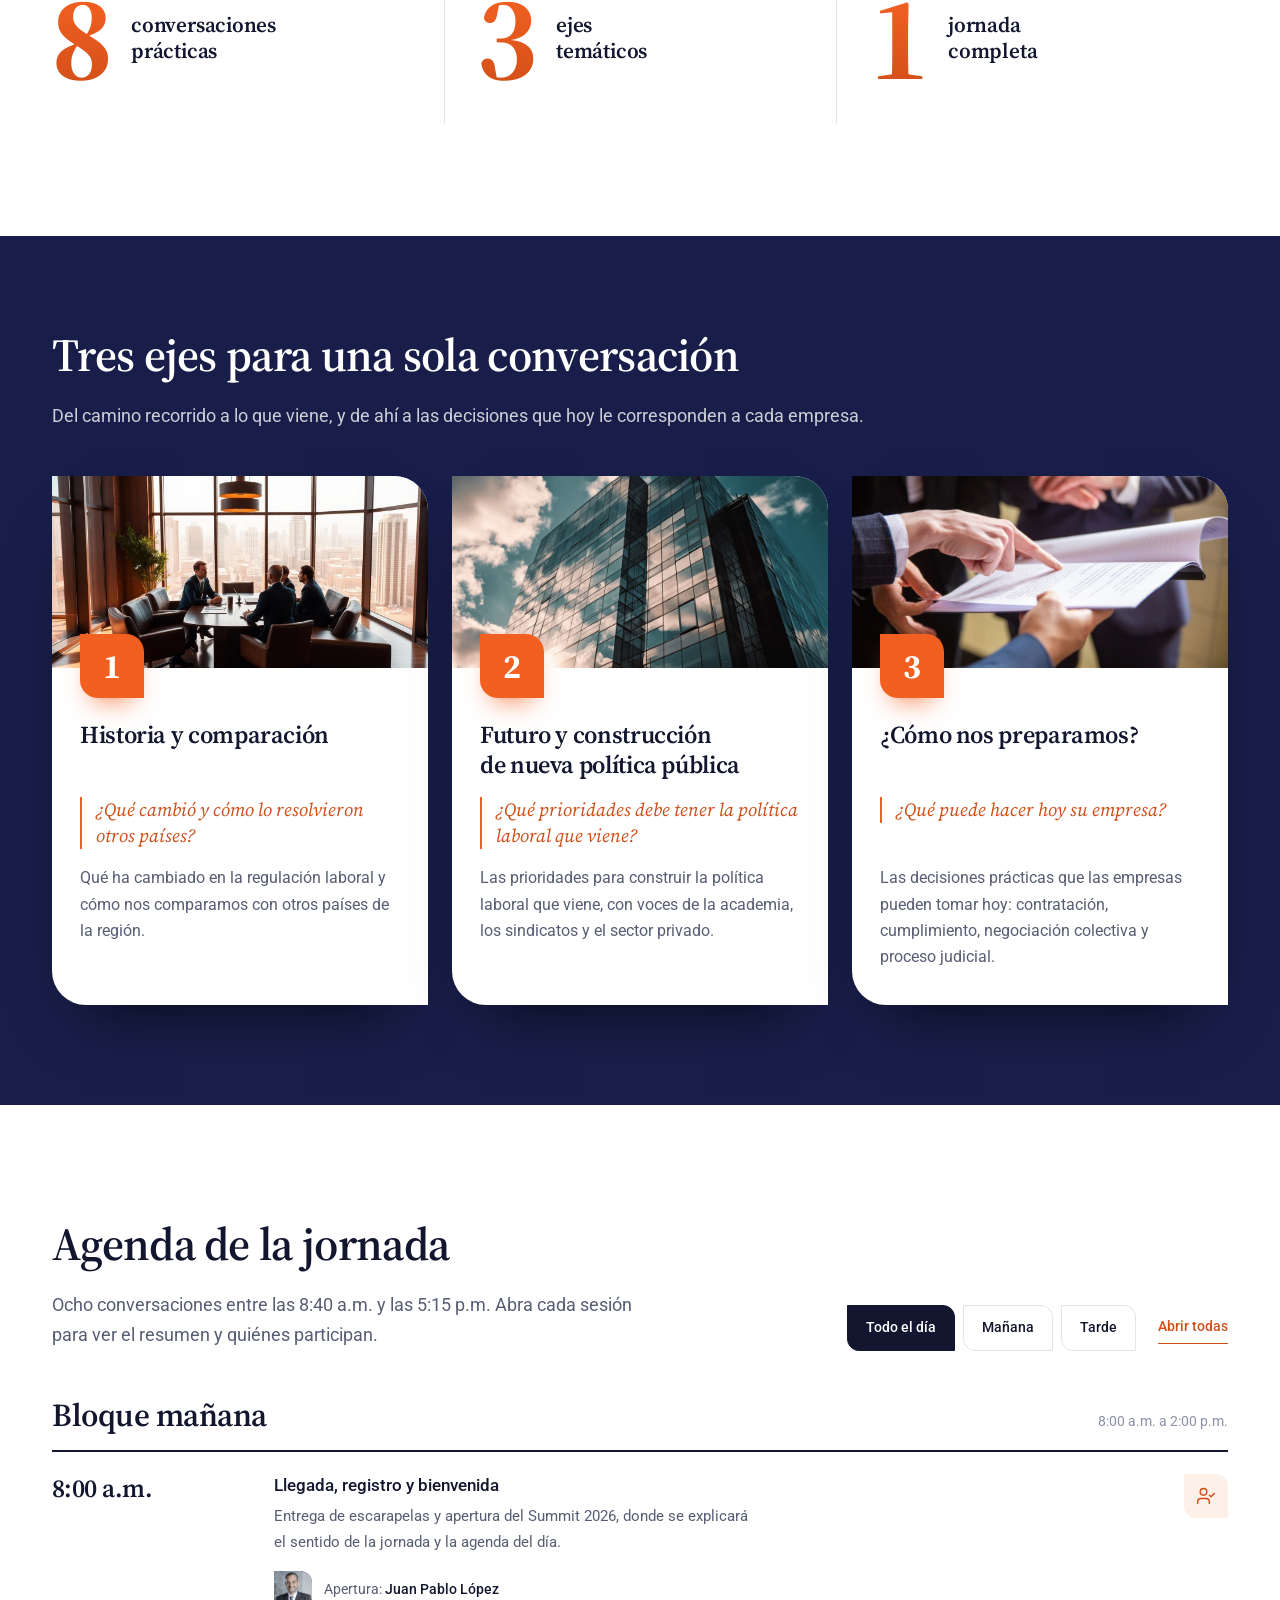
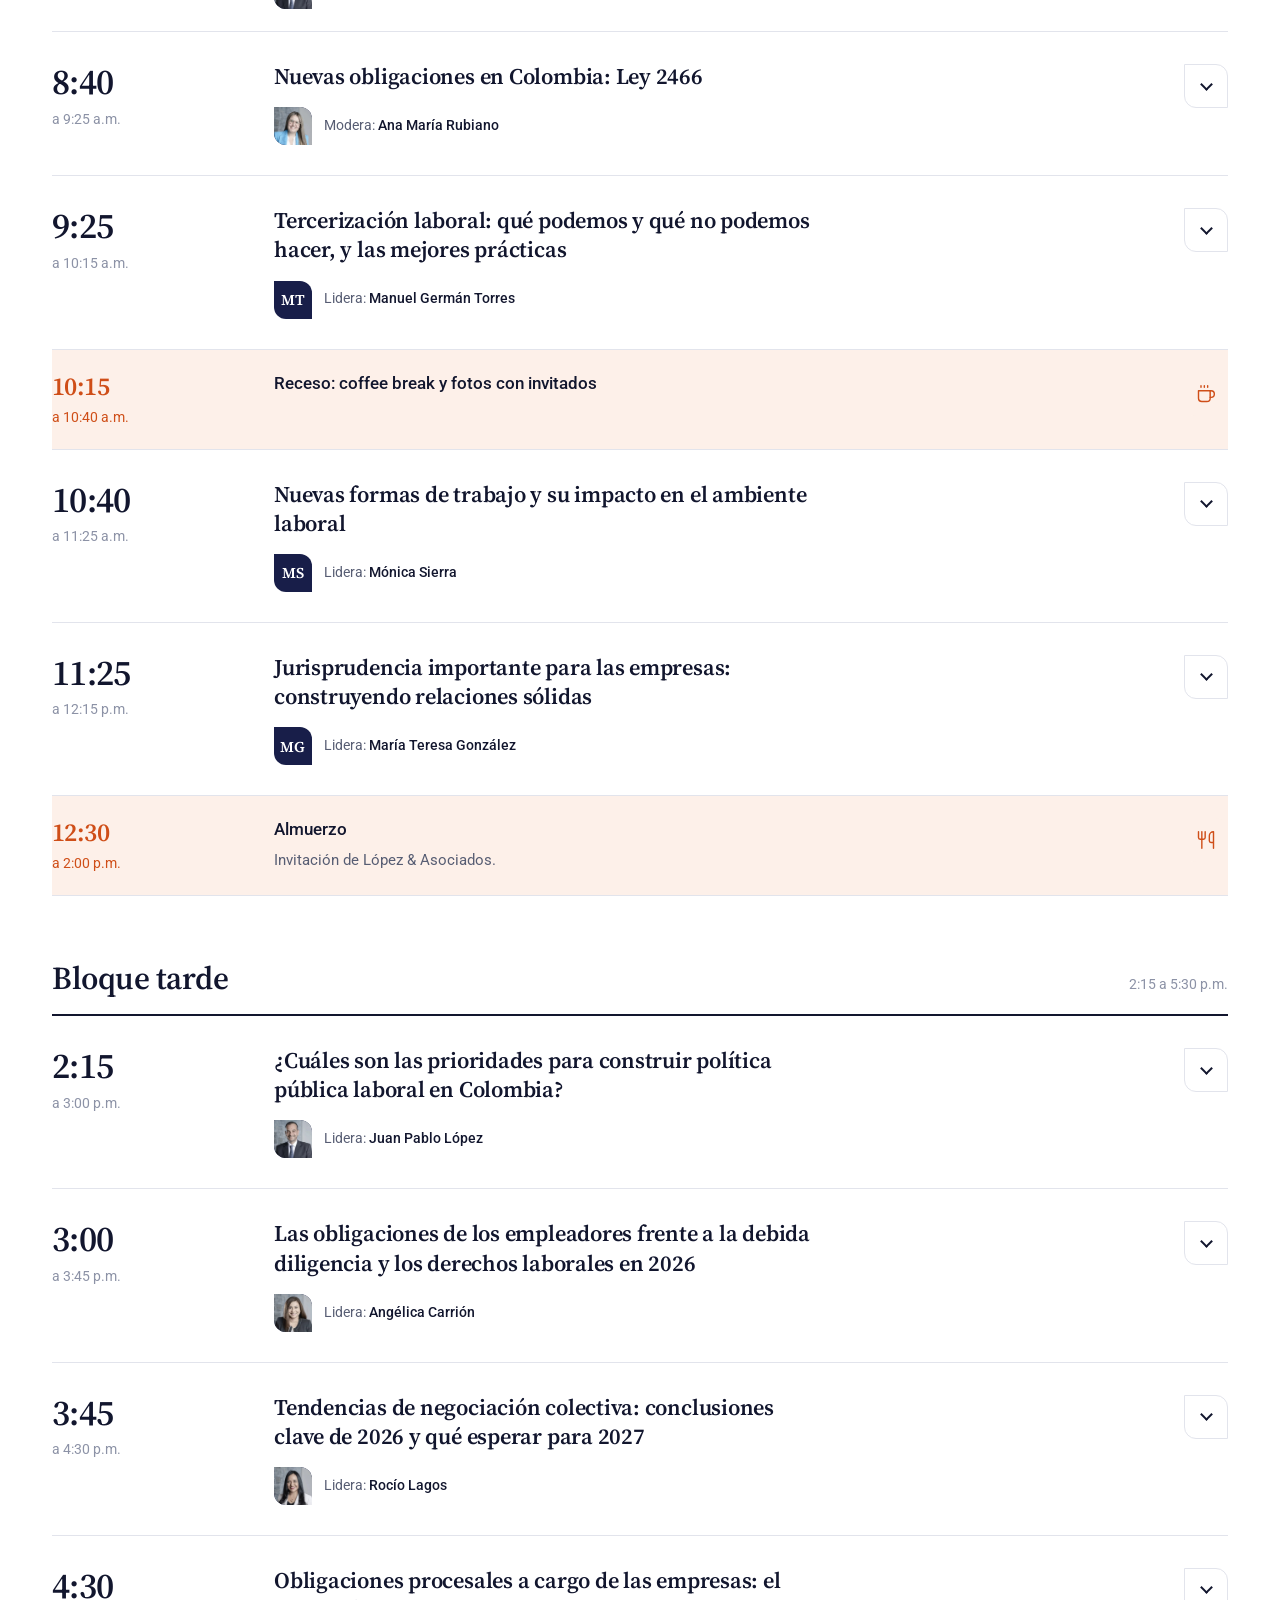
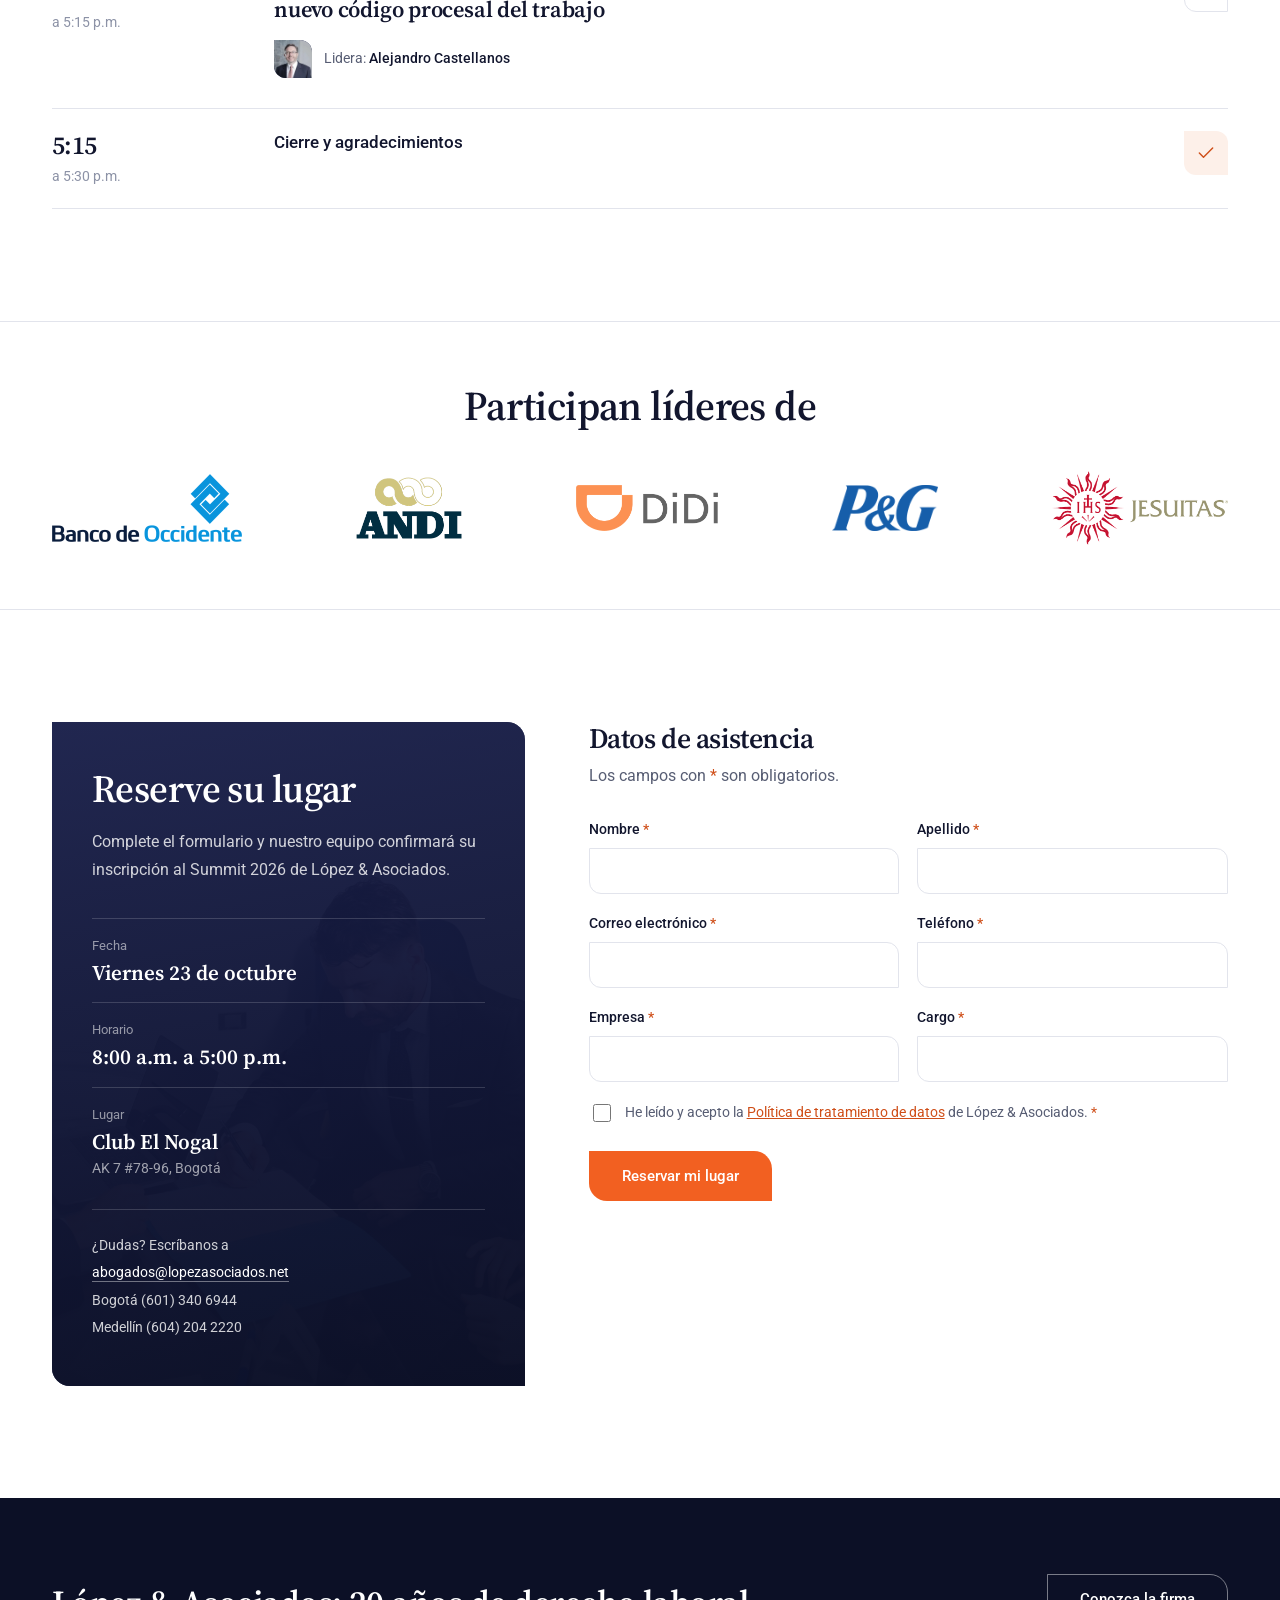
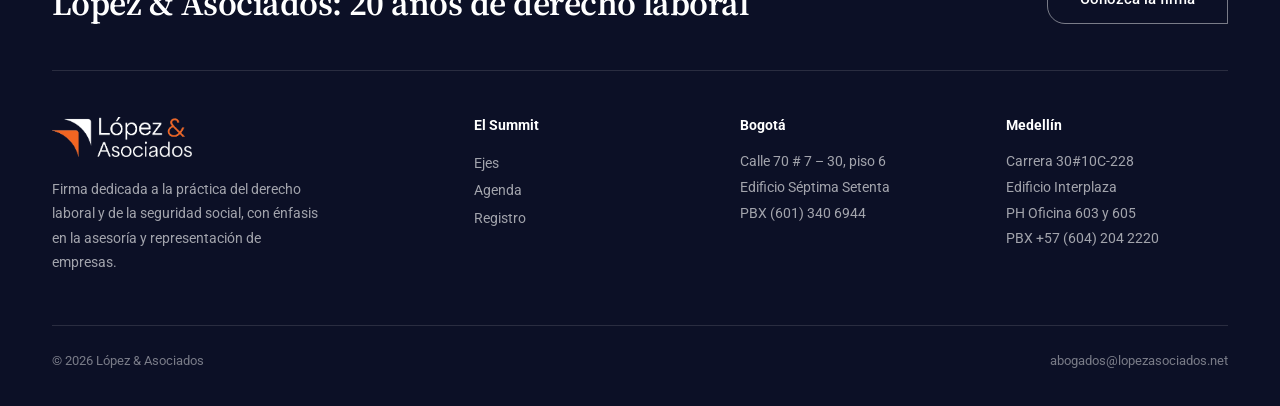
==== commit 74d21860: "Nueva dirección de Medellín (Interplaza) en v1, v2 y v3" ====
--- a/index.html
+++ b/index.html
@@ -423,7 +423,7 @@
       </div>
       <div>
         <h4>Medellín</h4>
-        <address>Carrera 43A #5A – 113<br>Torre Sur Of. 613<br>PBX (604) 204 2220</address>
+        <address>Carrera 30#10C-228<br>Edificio Interplaza<br>PH Oficina 603 y 605<br>PBX +57 (604) 204 2220</address>
       </div>
     </div>
     <div class="foot-base">
